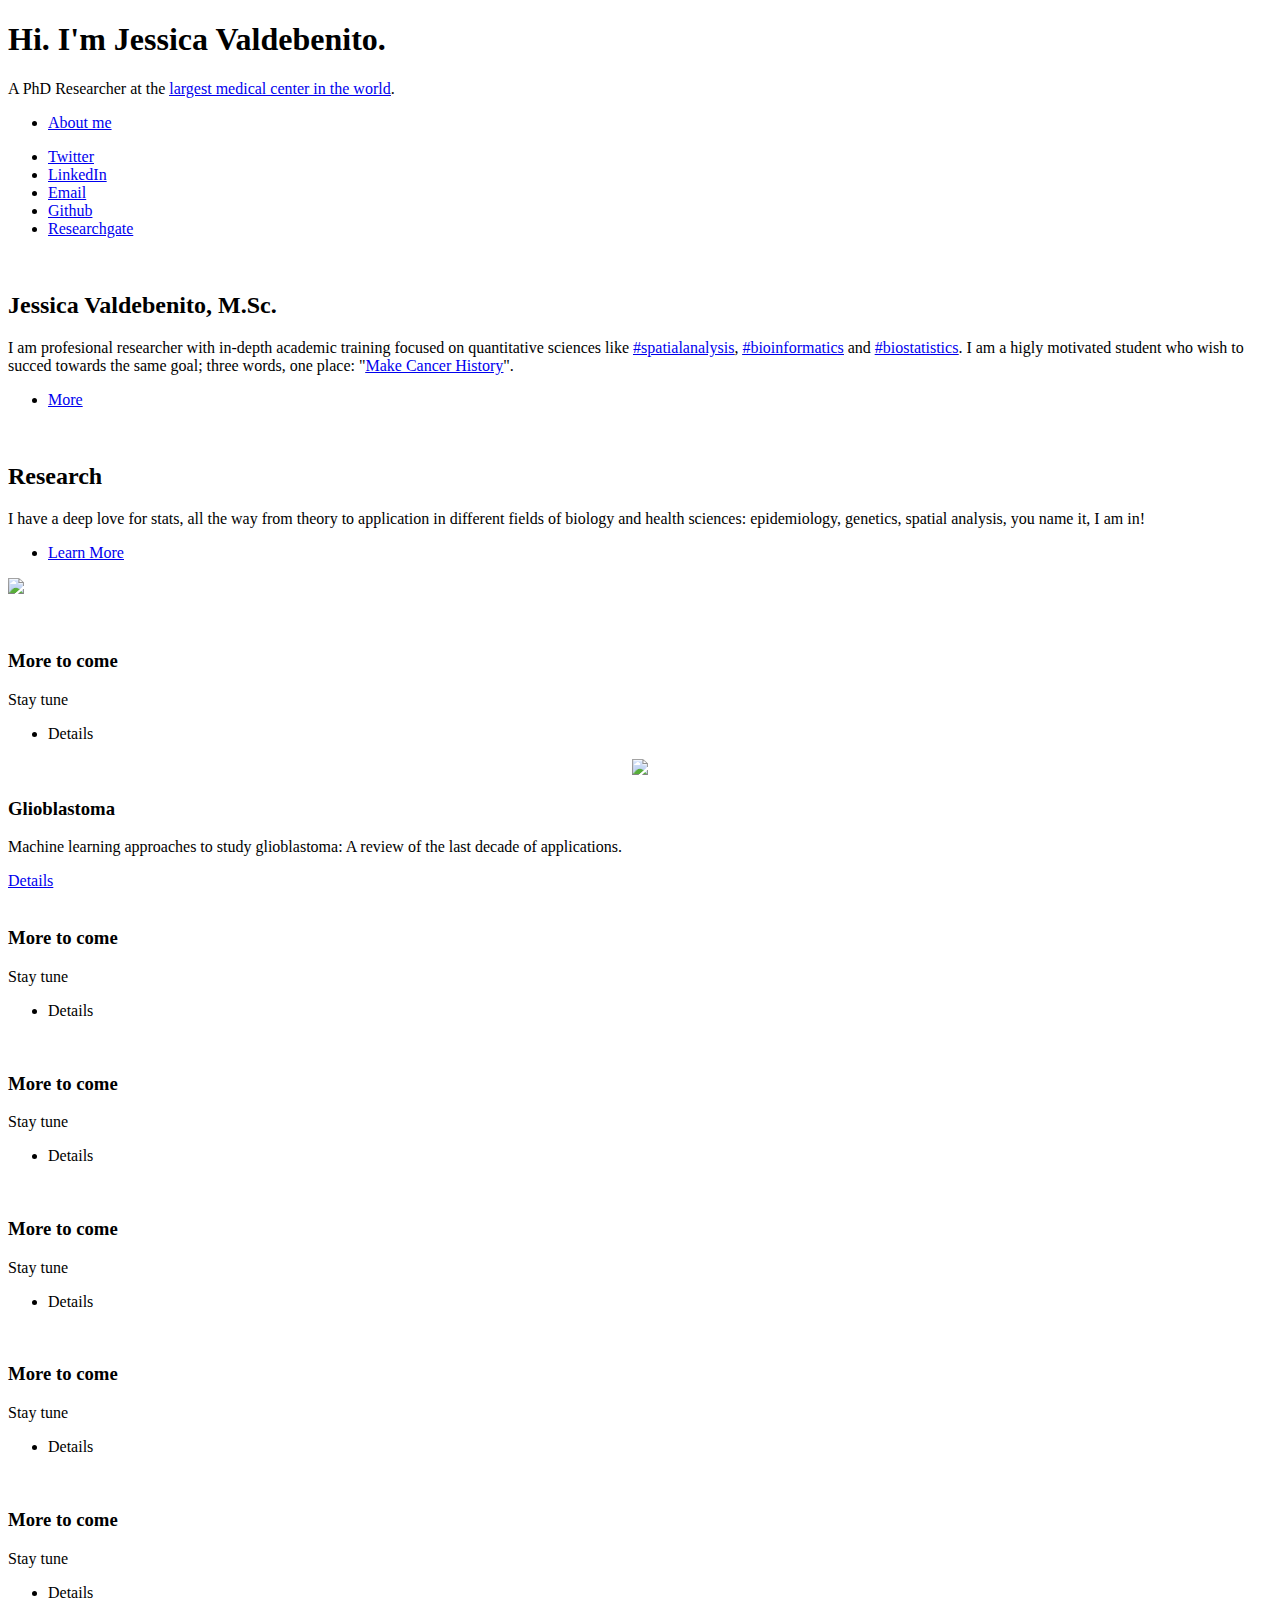
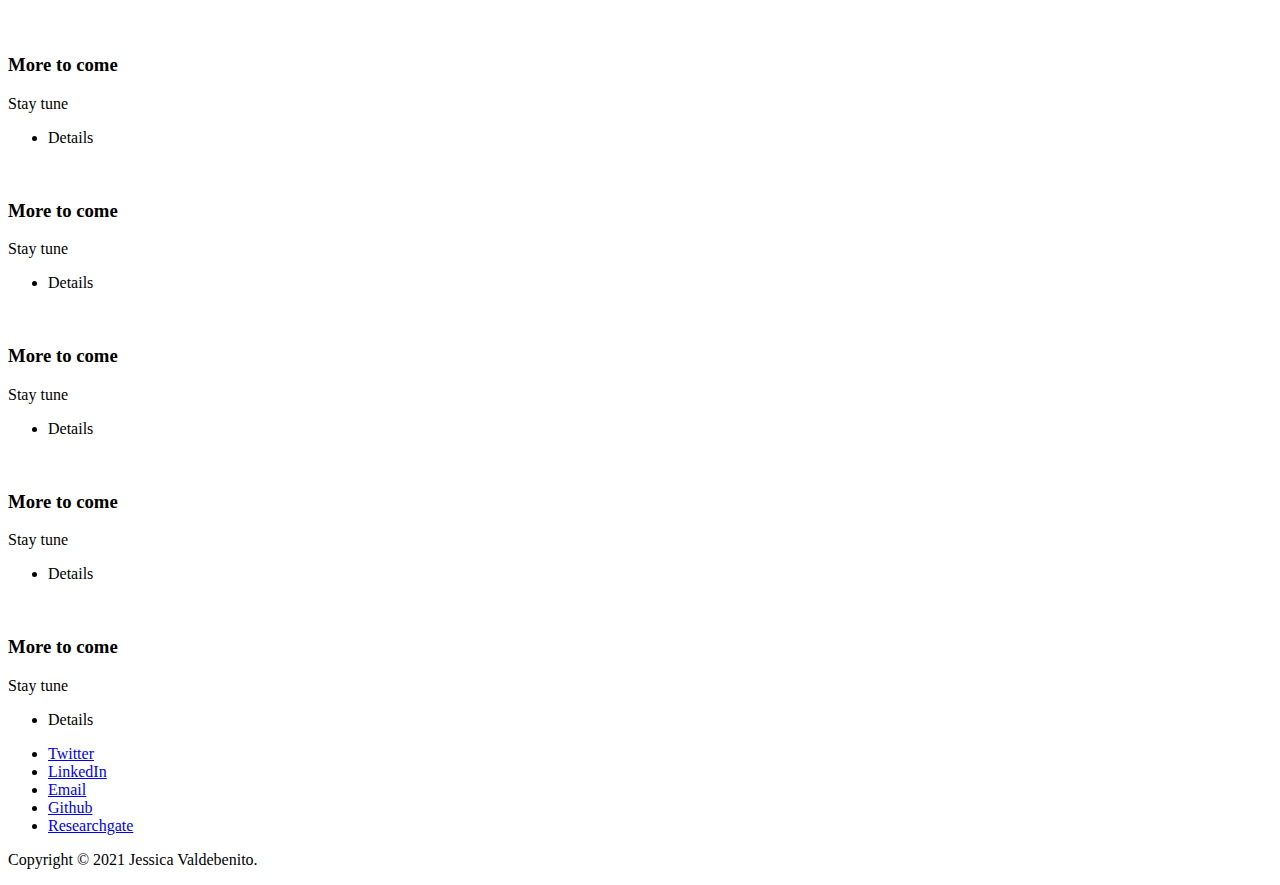
==== index.html @ 8e3a1867 "Add files via upload" ====
<!DOCTYPE HTML>
<!--
    Story by Pixelarity
    pixelarity.com | hello@pixelarity.com
    License: pixelarity.com/license
-->
<html>
    <head>
        <title>Untitled</title>
        <meta charset="utf-8" />
        <meta name="viewport" content="width=device-width, initial-scale=1, user-scalable=no" />
        <link rel="stylesheet" href="assets/css/main.css" />
        <noscript><link rel="stylesheet" href="assets/css/noscript.css" /></noscript>
    </head>
    <body class="is-preload">

        <!-- Wrapper -->
            <div id="wrapper" class="divided">

                <!-- One -->
                    <section class="banner style1 orient-left content-align-left image-position-right fullscreen onload-image-fade-in onload-content-fade-right">
                        <div class="content">
                            <h1>Hi. I'm <strong>Jessica Valdebenito</strong>.</h1>
                            <p class="major"> A PhD Researcher at the <u><a href="https://gsbs.uth.edu/programs/">largest medical center in the world</a></u>.</p>
                            <ul class="icons"> 
                                <li><a href="#two" class="button big wide smooth-scroll-middle">About me</a></li>
                                </ul>
                                <ul class="icons">
                                <li><a href="https://twitter.com/Jessica_vals" class="icon brands  fa-twitter fa-1x"><span class="label">Twitter</span></a></li>
                                <li><a href="https://www.linkedin.com/in/jessicavaldebenitos/" class="icon brands  fa-linkedin-in fa-1x"><span class="label">LinkedIn</span></a></li>
                                <li><a href="mailto:jvaldebenito@mdanderson.org" class="icon  fa-envelope fa-1x"><span class="label">Email</span></a></li>
                                <li><a href="https://github.com/jessicavals" class="icon brands fa-github fa-1x"><span class="label">Github</span></a></li>
                                <li><a href="https://www.researchgate.net/profile/Jessica_Valdebenito" class="icon brands fa-researchgate fa-1x"><span class="label">Researchgate</span></a></li>
                            </ul>
                        </div>
                        <div class="image">
                            <img src="images/banner.jpg" alt="" />
                            
                        </div>
                        
                    </section>

                <!-- Two -->
                    <section id="two" class="spotlight style2 orient-right content-align-left image-position-center onscroll-image-fade-in">
                        <div class="content">
                            <h2>Jessica Valdebenito, M.Sc.</h2>
                            <p>I am profesional researcher with in-depth academic training focused on quantitative sciences like 
                                <u><a href="https://www.google.com/search?rlz=1C1CHBF_enCL874CL874&sxsrf=ALeKk00hESmzeKvJT2JbVFH8MxRl7pkRyQ%3A1611672391089&ei=RysQYL33BIW1tAb64aKoAQ&q=%23spatialanalysis&oq=%23spatialanalysis&gs_lcp=CgZwc3ktYWIQAzIGCAAQBxAeMgYIABAHEB4yBggAEAcQHjIGCAAQBxAeOgcIIxCwAxAnOgcIABCwAxBDOgcIABBHELADUPLEBVik1gVgndgFaARwAngAgAFCiAGCAZIBATKYAQCgAQGqAQdnd3Mtd2l6yAEKwAEB&sclient=psy-ab&ved=0ahUKEwj9tvXC67nuAhWFGs0KHfqwCBUQ4dUDCA0&uact=5">#spatialanalysis</a></u>,  
                            <u><a href="https://www.google.com/search?rlz=1C1CHBF_enCL874CL874&sxsrf=ALeKk024y0lDKOwC9XpzYvjYyLaEX1u-LA%3A1611672485271&ei=pSsQYL2AEJSxtAb5qarwAQ&q=%23bioinformatics&oq=%23bioinformatics&gs_lcp=CgZwc3ktYWIQAzIHCAAQyQMQHjIFCAAQkgMyBAgAEB4yBAgAEB46BwgAEEcQsANQ19gHWNfYB2Da3QdoA3ACeACAAVCIAVCSAQExmAEAoAECoAEBqgEHZ3dzLXdpesgBCMABAQ&sclient=psy-ab&ved=0ahUKEwj95unv67nuAhWUGM0KHfmUCh4Q4dUDCA0&uact=5">#bioinformatics</a></u> and <u><a href="https://www.google.com/search?rlz=1C1CHBF_enCL874CL874&sxsrf=ALeKk01E1464_VZDuySUv_hsoE8aI9ypkQ%3A1611672612947&ei=JCwQYICoOYS3tAanrrb4Bg&q=%23biostatistics&oq=%23biostatistics&gs_lcp=CgZwc3ktYWIQAzIECAAQHjIECAAQHjIECAAQHjIECAAQHjoHCAAQRxCwAzoECCMQJzoICC4QsQMQgwE6CAgAELEDEIMBOgQIABADOgIIAFChtwVY7cgFYLXJBWgDcAJ4AIABTogBrwaSAQIxMpgBAKABAaoBB2d3cy13aXrIAQjAAQE&sclient=psy-ab&ved=0ahUKEwiAytqs7LnuAhWEG80KHSeXDW8Q4dUDCA0&uact=5">#biostatistics</a></u>. I am a higly motivated student who wish to succed towards the same goal; three words, one place: "<u><a href="https://makingcancerhistory.com/home.html">Make Cancer History</a></u>".</p> 
                            <ul class="actions stacked">
                                <li><a href="about/index.html#work" class="button">More</a></li>
                            </ul>
                        </div>
                        <div class="image">
                            <img src="images/pic01.jpeg" alt="" />
                        </div>

                    </section>

                <!-- Three -->
                    <section class="spotlight style1 orient-left content-align-left image-position-center onscroll-image-fade-in">
                        <div class="content">
                            <h2>Research</h2>
                            <p>I have a deep love for stats, all the way from theory to application in different fields of biology and health sciences: epidemiology, genetics, spatial analysis, you name it, I am in!</p>
                            <ul class="actions stacked">
                                <li><a href="about/index.html#about" class="button">Learn More</a></li>
                            </ul>
                        </div>
                        <div class="image">
                            <img src="images/tilde.png" />
                        </div>
                    </section>

<p style="margin-left:3em"></p>

                        <!-- Gallery -->
                            <div class="gallery style2 medium lightbox onscroll-fade-in">
                                <article>
                                    <a href="images/gallery/fulls/01.jpg" class="image">
                                        <img src="images/gallery/thumbs/01.jpg" alt="" />
                                    </a>
                                    <div class="caption">
                                        <h3>More to come</h3>
                                        <p>Stay tune</p>
                                        <ul class="actions fixed">
                                            <li><span class="button small">Details</span></li>
                                        </ul>
                                    </div>
                                </article>
                                <article>
                                    <a class="image">
                                        <div align="center" style="height: 100%">
                                            <img src="images/gallery/thumbs/pic.png" height="290"/></div>
                                    </a>
                                    <div class="caption">
                                        <h3>Glioblastoma</h3>
                                        <p>Machine learning approaches to study glioblastoma: A review of the last decade of applications.</p>
                                        <li><a href="https://onlinelibrary.wiley.com/doi/full/10.1002/cnr2.1226" class="actions fixed"><span class="button small">Details</span></a></li>
                                    </div>
                                </article>
                                <article>
                                    <a href="images/gallery/fulls/03.jpg" class="image">
                                        <img src="images/gallery/thumbs/03.jpg" alt="" />
                                    </a>
                                    <div class="caption">
                                        <h3>More to come</h3>
                                        <p>Stay tune</p>
                                        <ul class="actions fixed">
                                            <li><span class="button small">Details</span></li>
                                        </ul>
                                    </div>
                                </article>
                                <article>
                                    <a href="images/gallery/fulls/04.jpg" class="image">
                                        <img src="images/gallery/thumbs/04.jpg" alt="" />
                                    </a>
                                    <div class="caption">
                                        <h3>More to come</h3>
                                        <p>Stay tune</p>
                                        <ul class="actions fixed">
                                            <li><span class="button small">Details</span></li>
                                        </ul>
                                    </div>
                                </article>
                                <article>
                                    <a href="images/gallery/fulls/05.jpg" class="image">
                                        <img src="images/gallery/thumbs/05.jpg" alt="" />
                                    </a>
                                    <div class="caption">
                                        <h3>More to come</h3>
                                        <p>Stay tune</p>
                                        <ul class="actions fixed">
                                            <li><span class="button small">Details</span></li>
                                        </ul>
                                    </div>
                                </article>
                                <article>
                                    <a href="images/gallery/fulls/06.jpg" class="image">
                                        <img src="images/gallery/thumbs/06.jpg" alt="" />
                                    </a>
                                    <div class="caption">
                                        <h3>More to come</h3>
                                        <p>Stay tune</p>
                                        <ul class="actions fixed">
                                            <li><span class="button small">Details</span></li>
                                        </ul>
                                    </div>
                                </article>
                                <article>
                                    <a href="images/gallery/fulls/07.jpg" class="image">
                                        <img src="images/gallery/thumbs/07.jpg" alt="" />
                                    </a>
                                    <div class="caption">
                                        <h3>More to come</h3>
                                        <p>Stay tune</p>
                                        <ul class="actions fixed">
                                            <li><span class="button small">Details</span></li>
                                        </ul>
                                    </div>
                                </article>
                                <article>
                                    <a href="images/gallery/fulls/08.jpg" class="image">
                                        <img src="images/gallery/thumbs/08.jpg" alt="" />
                                    </a>
                                    <div class="caption">
                                        <h3>More to come</h3>
                                        <p>Stay tune</p>
                                        <ul class="actions fixed">
                                            <li><span class="button small">Details</span></li>
                                        </ul>
                                    </div>
                                </article>
                                <article>
                                    <a href="images/gallery/fulls/09.jpg" class="image">
                                        <img src="images/gallery/thumbs/09.jpg" alt="" />
                                    </a>
                                    <div class="caption">
                                        <h3>More to come</h3>
                                        <p>Stay tune</p>
                                        <ul class="actions fixed">
                                            <li><span class="button small">Details</span></li>
                                        </ul>
                                    </div>
                                </article>
                                <article>
                                    <a href="images/gallery/fulls/10.jpg" class="image">
                                        <img src="images/gallery/thumbs/10.jpg" alt="" />
                                    </a>
                                    <div class="caption">
                                        <h3>More to come</h3>
                                        <p>Stay tune</p>
                                        <ul class="actions fixed">
                                            <li><span class="button small">Details</span></li>
                                        </ul>
                                    </div>
                                </article>
                                <article>
                                    <a href="images/gallery/fulls/11.jpg" class="image">
                                        <img src="images/gallery/thumbs/11.jpg" alt="" />
                                    </a>
                                    <div class="caption">
                                        <h3>More to come</h3>
                                        <p>Stay tune</p>
                                        <ul class="actions fixed">
                                            <li><span class="button small">Details</span></li>
                                        </ul>
                                    </div>
                                </article>
                                <article>
                                    <a href="images/gallery/fulls/12.jpg" class="image">
                                        <img src="images/gallery/thumbs/12.jpg" alt="" />
                                    </a>
                                    <div class="caption">
                                        <h3>More to come</h3>
                                        <p>Stay tune</p>
                                        <ul class="actions fixed">
                                            <li><span class="button small">Details</span></li>
                                        </ul>
                                    </div>
                                </article>
                            </div>

                    </section>

               <!-- Footer -->
                    <footer class="wrapper style1 align-center">
                        <div class="inner">
                                <ul class="icons">
                                <li><a href="https://twitter.com/Jessica_vals" class="icon brands  fa-twitter fa-1x"><span class="label">Twitter</span></a></li>
                                <li><a href="https://www.linkedin.com/in/jessicavaldebenitos/" class="icon brands  fa-linkedin-in fa-1x"><span class="label">LinkedIn</span></a></li>
                                <li><a href="mailto:jvaldebenito@mdanderson.org" class="icon  fa-envelope fa-1x"><span class="label">Email</span></a></li>
                                <li><a href="https://github.com/jessicavals" class="icon brands fa-github fa-1x"><span class="label">Github</span></a></li>
                                <li><a href="https://www.researchgate.net/profile/Jessica_Valdebenito" class="icon brands fa-researchgate fa-1x"><span class="label">Researchgate</span></a></li>
                            </ul>
                            <p> Copyright &copy; 2021 Jessica Valdebenito.</p>
                        </div>
                    </footer>

            </div>

        <!-- Scripts -->
            <script src="assets/js/jquery.min.js"></script>
            <script src="assets/js/jquery.scrollex.min.js"></script>
            <script src="assets/js/jquery.scrolly.min.js"></script>
            <script src="assets/js/browser.min.js"></script>
            <script src="assets/js/breakpoints.min.js"></script>
            <script src="assets/js/util.js"></script>
            <script src="assets/js/main.js"></script>

    </body>

</html>
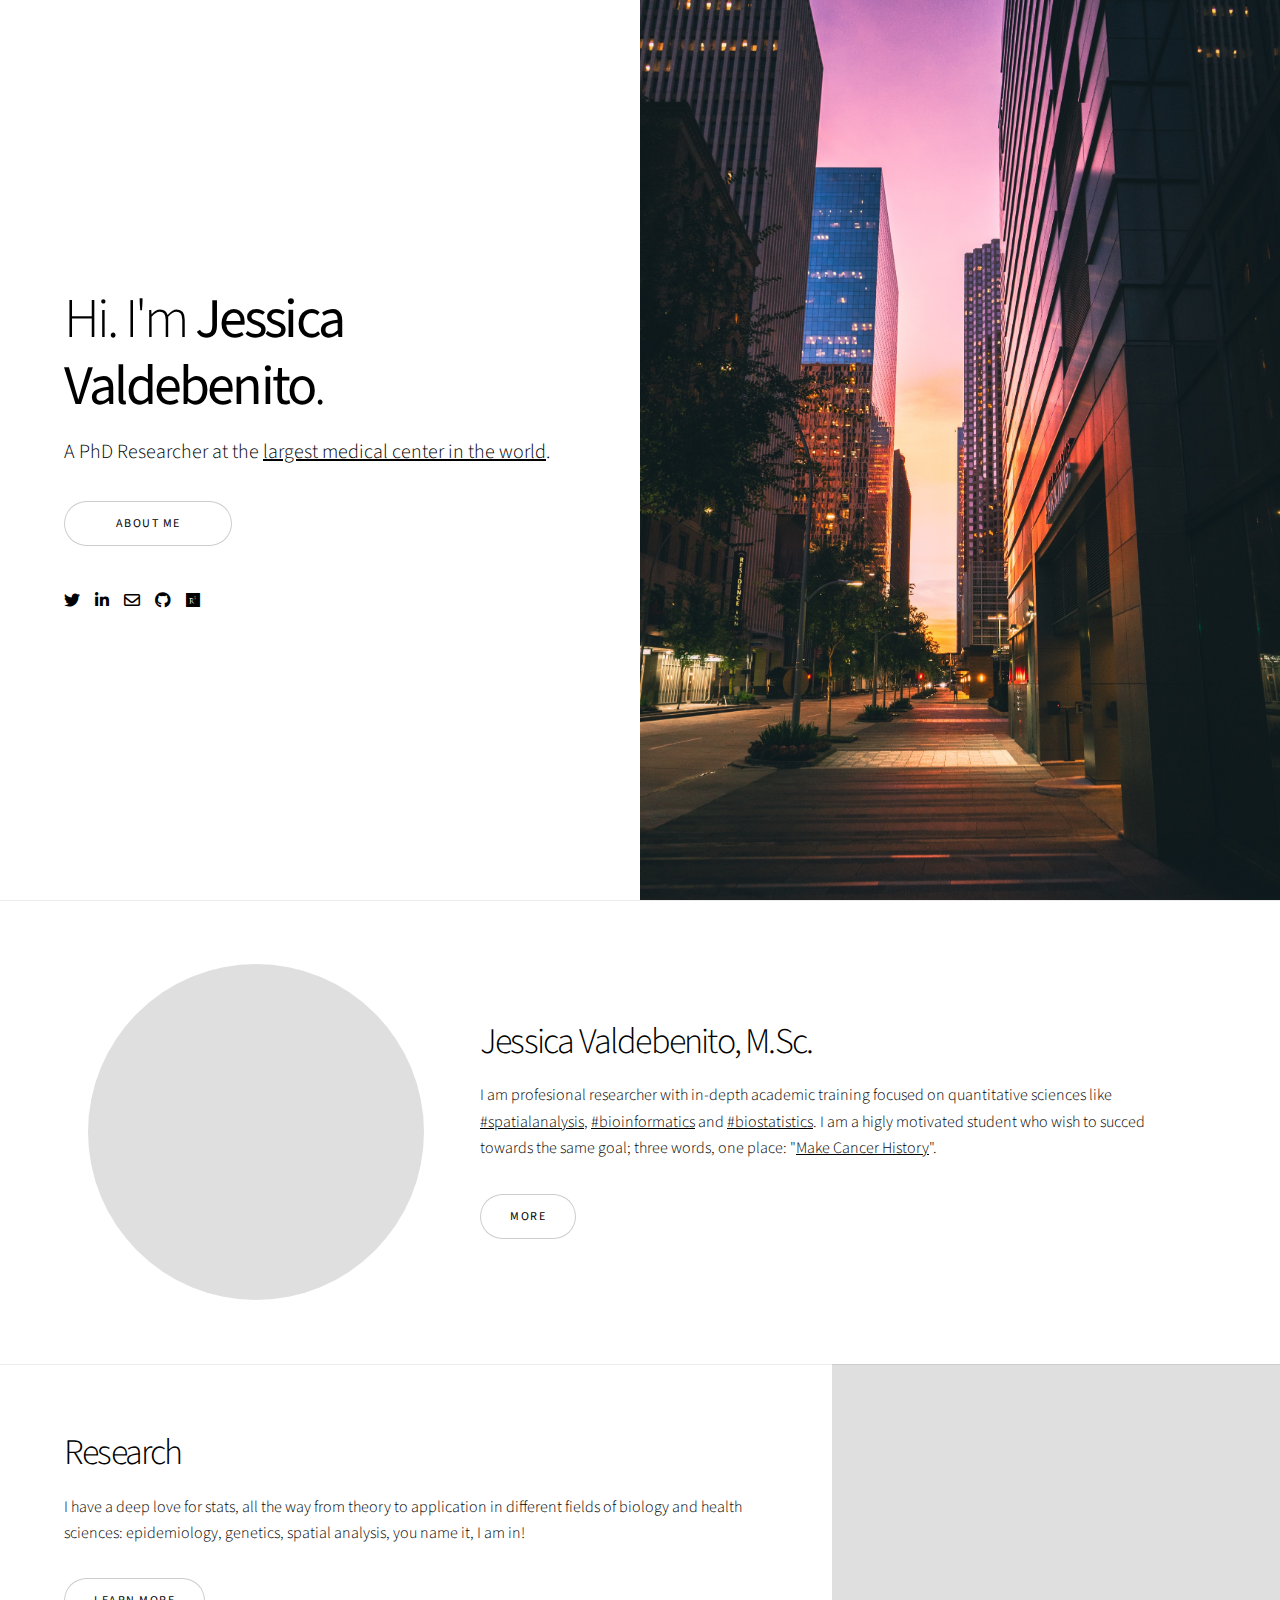
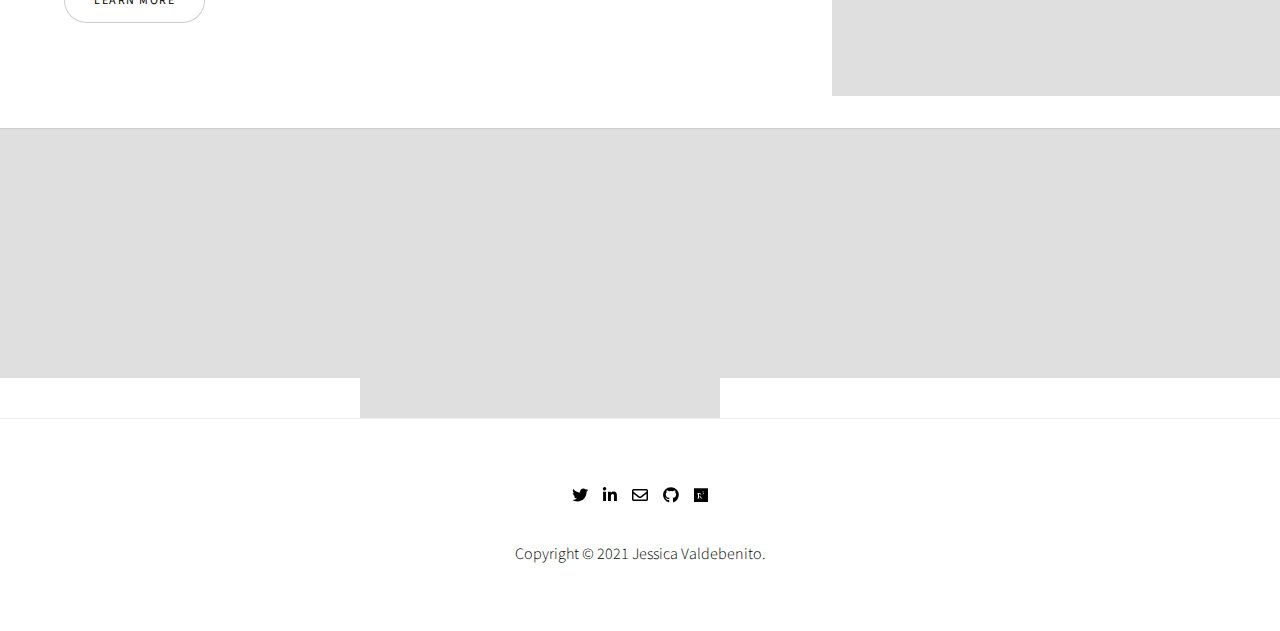
==== commit 9cd62aa5: "Update index.html" ====
--- a/index.html
+++ b/index.html
@@ -6,7 +6,7 @@
 -->
 <html>
     <head>
-        <title>Untitled</title>
+        <title>Jessica Valdebenito</title>
         <meta charset="utf-8" />
         <meta name="viewport" content="width=device-width, initial-scale=1, user-scalable=no" />
         <link rel="stylesheet" href="assets/css/main.css" />
@@ -249,4 +249,4 @@
 
     </body>
 
-</html>+</html>
--- a/assets/css/main.css
+++ b/assets/css/main.css
@@ -0,0 +1,8603 @@
+@import url(fontawesome-all.min.css);
+@import url("https://fonts.googleapis.com/css?family=Source+Sans+Pro:300,300i,400,400i");
+
+/*
+	Story by Pixelarity
+	pixelarity.com | hello@pixelarity.com
+	License: pixelarity.com/license
+*/
+
+html, body, div, span, applet, object,
+iframe, h1, h2, h3, h4, h5, h6, p, blockquote,
+pre, a, abbr, acronym, address, big, cite,
+code, del, dfn, em, img, ins, kbd, q, s, samp,
+small, strike, strong, sub, sup, tt, var, b,
+u, i, center, dl, dt, dd, ol, ul, li, fieldset,
+form, label, legend, table, caption, tbody,
+tfoot, thead, tr, th, td, article, aside,
+canvas, details, embed, figure, figcaption,
+footer, header, hgroup, menu, nav, output, ruby,
+section, summary, time, mark, audio, video {
+	margin: 0;
+	padding: 0;
+	border: 0;
+	font-size: 100%;
+	font: inherit;
+	vertical-align: baseline;}
+
+article, aside, details, figcaption, figure,
+footer, header, hgroup, menu, nav, section {
+	display: block;}
+
+body {
+	line-height: 1;
+}
+
+ol, ul {
+	list-style: none;
+}
+
+blockquote, q {
+	quotes: none;
+}
+
+	blockquote:before, blockquote:after, q:before, q:after {
+		content: '';
+		content: none;
+	}
+
+table {
+	border-collapse: collapse;
+	border-spacing: 0;
+}
+
+body {
+	-webkit-text-size-adjust: none;
+}
+
+mark {
+	background-color: transparent;
+	color: inherit;
+}
+
+input::-moz-focus-inner {
+	border: 0;
+	padding: 0;
+}
+
+input, select, textarea {
+	-moz-appearance: none;
+	-webkit-appearance: none;
+	-ms-appearance: none;
+	appearance: none;
+}
+
+/* Basic */
+
+	@-ms-viewport {
+		width: device-width;
+	}
+
+	body {
+		-ms-overflow-style: scrollbar;
+	}
+
+	@media screen and (max-width: 480px) {
+
+		html, body {
+			min-width: 320px;
+		}
+
+	}
+
+	html {
+		box-sizing: border-box;
+	}
+
+	*, *:before, *:after {
+		box-sizing: inherit;
+	}
+
+	body {
+		background: #ffffff;
+	}
+
+		body.is-preload *, body.is-preload *:before, body.is-preload *:after {
+			-moz-animation: none !important;
+			-webkit-animation: none !important;
+			-ms-animation: none !important;
+			animation: none !important;
+			-moz-transition: none !important;
+			-webkit-transition: none !important;
+			-ms-transition: none !important;
+			transition: none !important;
+		}
+
+/* Type */
+
+	html {
+		font-size: 18pt;
+	}
+
+		@media screen and (max-width: 1680px) {
+
+			html {
+				font-size: 14pt;
+			}
+
+		}
+
+		@media screen and (max-width: 1280px) {
+
+			html {
+				font-size: 12pt;
+			}
+
+		}
+
+		@media screen and (max-width: 736px) {
+
+			html {
+				font-size: 11pt;
+			}
+
+		}
+
+		@media screen and (max-width: 360px) {
+
+			html {
+				font-size: 10pt;
+			}
+
+		}
+
+	body {
+		background-color: #ffffff;
+		color: #000000;
+	}
+
+	body, input, select, textarea {
+		font-family: "Source Sans Pro", Helvetica, sans-serif;
+		font-size: 1rem;
+		font-weight: 300;
+		line-height: 1.65;
+	}
+
+	a {
+		-moz-transition: color 0.2s ease-in-out;
+		-webkit-transition: color 0.2s ease-in-out;
+		-ms-transition: color 0.2s ease-in-out;
+		transition: color 0.2s ease-in-out;
+		text-decoration: underline;
+	}
+
+		a:hover {
+			text-decoration: none;
+		}
+
+	strong, b {
+		font-weight: 400;
+	}
+
+	em, i {
+		font-style: italic;
+	}
+
+	p {
+		margin: 0 0 2rem 0;
+	}
+
+		p.major {
+			font-size: 1.25rem;
+		}
+
+	h1, h2, h3, h4, h5, h6 {
+		font-weight: 300;
+		line-height: 1.375;
+		letter-spacing: -0.05em;
+		margin: 0 0 1rem 0;
+	}
+
+		h1 a, h2 a, h3 a, h4 a, h5 a, h6 a {
+			color: inherit;
+			text-decoration: none;
+		}
+
+	h1 {
+		font-size: 3.5rem;
+		line-height: 1.2;
+	}
+
+	h2 {
+		font-size: 2.25rem;
+	}
+
+	h3 {
+		font-size: 1.5rem;
+	}
+
+	h4 {
+		font-size: 1.1rem;
+	}
+
+	h5 {
+		font-size: 0.9rem;
+	}
+
+	h6 {
+		font-size: 0.7rem;
+	}
+
+	sub {
+		font-size: 0.8rem;
+		position: relative;
+		top: 0.5rem;
+	}
+
+	sup {
+		font-size: 0.8rem;
+		position: relative;
+		top: -0.5rem;
+	}
+
+	blockquote {
+		border-left: solid 4px;
+		font-style: italic;
+		margin: 0 0 2rem 0;
+		padding: 0.5rem 0 0.5rem 2rem;
+	}
+
+	code {
+		border-radius: 4px;
+		font-family: "Courier New", monospace;
+		font-size: 0.9em;
+		margin: 0 0.25rem;
+		padding: 0.25rem 0.325rem;
+	}
+
+	pre {
+		-webkit-overflow-scrolling: touch;
+		font-family: "Courier New", monospace;
+		font-size: 0.9em;
+		margin: 0 0 2rem 0;
+	}
+
+		pre code {
+			display: block;
+			line-height: 1.5;
+			padding: 0.75rem 1rem;
+			overflow-x: auto;
+		}
+
+	hr {
+		border: 0;
+		border-bottom: solid 1px;
+		margin: 2.5rem 0;
+	}
+
+		hr.major {
+			margin: 3.5rem 0;
+		}
+
+	.align-left {
+		text-align: left;
+	}
+
+	.align-center {
+		text-align: center;
+	}
+
+	.align-right {
+		text-align: right;
+	}
+
+	@media screen and (max-width: 736px) {
+
+		p.major {
+			font-size: 1.1rem;
+		}
+
+		h1 {
+			font-size: 2.5rem;
+		}
+
+		h2 {
+			font-size: 2rem;
+		}
+
+		h3 {
+			font-size: 1.25rem;
+		}
+
+		h4 {
+			font-size: 1rem;
+		}
+
+	}
+
+	input, select, textarea {
+		color: #000000;
+	}
+
+	a {
+		color: #000000;
+	}
+
+		a:hover {
+			color: #47D3E5;
+		}
+
+	strong, b {
+		color: #000000;
+	}
+
+	h1, h2, h3, h4, h5, h6 {
+		color: #000000;
+	}
+
+	blockquote {
+		border-left-color: rgba(0, 0, 0, 0.2);
+	}
+
+	code {
+		background: rgba(0, 0, 0, 0.05);
+		border-color: rgba(0, 0, 0, 0.2);
+	}
+
+	hr {
+		border-bottom-color: rgba(0, 0, 0, 0.2);
+	}
+
+/* Row */
+
+	.row {
+		display: flex;
+		flex-wrap: wrap;
+		box-sizing: border-box;
+		align-items: stretch;
+	}
+
+		.row > * {
+			box-sizing: border-box;
+		}
+
+		.row.gtr-uniform > * > :last-child {
+			margin-bottom: 0;
+		}
+
+		.row.aln-left {
+			justify-content: flex-start;
+		}
+
+		.row.aln-center {
+			justify-content: center;
+		}
+
+		.row.aln-right {
+			justify-content: flex-end;
+		}
+
+		.row.aln-top {
+			align-items: flex-start;
+		}
+
+		.row.aln-middle {
+			align-items: center;
+		}
+
+		.row.aln-bottom {
+			align-items: flex-end;
+		}
+
+		.row > .imp {
+			order: -1;
+		}
+
+		.row > .col-1 {
+			width: 8.33333%;
+		}
+
+		.row > .off-1 {
+			margin-left: 8.33333%;
+		}
+
+		.row > .col-2 {
+			width: 16.66667%;
+		}
+
+		.row > .off-2 {
+			margin-left: 16.66667%;
+		}
+
+		.row > .col-3 {
+			width: 25%;
+		}
+
+		.row > .off-3 {
+			margin-left: 25%;
+		}
+
+		.row > .col-4 {
+			width: 33.33333%;
+		}
+
+		.row > .off-4 {
+			margin-left: 33.33333%;
+		}
+
+		.row > .col-5 {
+			width: 41.66667%;
+		}
+
+		.row > .off-5 {
+			margin-left: 41.66667%;
+		}
+
+		.row > .col-6 {
+			width: 50%;
+		}
+
+		.row > .off-6 {
+			margin-left: 50%;
+		}
+
+		.row > .col-7 {
+			width: 58.33333%;
+		}
+
+		.row > .off-7 {
+			margin-left: 58.33333%;
+		}
+
+		.row > .col-8 {
+			width: 66.66667%;
+		}
+
+		.row > .off-8 {
+			margin-left: 66.66667%;
+		}
+
+		.row > .col-9 {
+			width: 75%;
+		}
+
+		.row > .off-9 {
+			margin-left: 75%;
+		}
+
+		.row > .col-10 {
+			width: 83.33333%;
+		}
+
+		.row > .off-10 {
+			margin-left: 83.33333%;
+		}
+
+		.row > .col-11 {
+			width: 91.66667%;
+		}
+
+		.row > .off-11 {
+			margin-left: 91.66667%;
+		}
+
+		.row > .col-12 {
+			width: 100%;
+		}
+
+		.row > .off-12 {
+			margin-left: 100%;
+		}
+
+		.row.gtr-0 {
+			margin-top: 0;
+			margin-left: 0rem;
+		}
+
+			.row.gtr-0 > * {
+				padding: 0 0 0 0rem;
+			}
+
+			.row.gtr-0.gtr-uniform {
+				margin-top: 0rem;
+			}
+
+				.row.gtr-0.gtr-uniform > * {
+					padding-top: 0rem;
+				}
+
+		.row.gtr-25 {
+			margin-top: 0;
+			margin-left: -0.5rem;
+		}
+
+			.row.gtr-25 > * {
+				padding: 0 0 0 0.5rem;
+			}
+
+			.row.gtr-25.gtr-uniform {
+				margin-top: -0.5rem;
+			}
+
+				.row.gtr-25.gtr-uniform > * {
+					padding-top: 0.5rem;
+				}
+
+		.row.gtr-50 {
+			margin-top: 0;
+			margin-left: -1rem;
+		}
+
+			.row.gtr-50 > * {
+				padding: 0 0 0 1rem;
+			}
+
+			.row.gtr-50.gtr-uniform {
+				margin-top: -1rem;
+			}
+
+				.row.gtr-50.gtr-uniform > * {
+					padding-top: 1rem;
+				}
+
+		.row {
+			margin-top: 0;
+			margin-left: -2rem;
+		}
+
+			.row > * {
+				padding: 0 0 0 2rem;
+			}
+
+			.row.gtr-uniform {
+				margin-top: -2rem;
+			}
+
+				.row.gtr-uniform > * {
+					padding-top: 2rem;
+				}
+
+		.row.gtr-150 {
+			margin-top: 0;
+			margin-left: -3rem;
+		}
+
+			.row.gtr-150 > * {
+				padding: 0 0 0 3rem;
+			}
+
+			.row.gtr-150.gtr-uniform {
+				margin-top: -3rem;
+			}
+
+				.row.gtr-150.gtr-uniform > * {
+					padding-top: 3rem;
+				}
+
+		.row.gtr-200 {
+			margin-top: 0;
+			margin-left: -4rem;
+		}
+
+			.row.gtr-200 > * {
+				padding: 0 0 0 4rem;
+			}
+
+			.row.gtr-200.gtr-uniform {
+				margin-top: -4rem;
+			}
+
+				.row.gtr-200.gtr-uniform > * {
+					padding-top: 4rem;
+				}
+
+		@media screen and (max-width: 1680px) {
+
+			.row {
+				display: flex;
+				flex-wrap: wrap;
+				box-sizing: border-box;
+				align-items: stretch;
+			}
+
+				.row > * {
+					box-sizing: border-box;
+				}
+
+				.row.gtr-uniform > * > :last-child {
+					margin-bottom: 0;
+				}
+
+				.row.aln-left {
+					justify-content: flex-start;
+				}
+
+				.row.aln-center {
+					justify-content: center;
+				}
+
+				.row.aln-right {
+					justify-content: flex-end;
+				}
+
+				.row.aln-top {
+					align-items: flex-start;
+				}
+
+				.row.aln-middle {
+					align-items: center;
+				}
+
+				.row.aln-bottom {
+					align-items: flex-end;
+				}
+
+				.row > .imp-xlarge {
+					order: -1;
+				}
+
+				.row > .col-1-xlarge {
+					width: 8.33333%;
+				}
+
+				.row > .off-1-xlarge {
+					margin-left: 8.33333%;
+				}
+
+				.row > .col-2-xlarge {
+					width: 16.66667%;
+				}
+
+				.row > .off-2-xlarge {
+					margin-left: 16.66667%;
+				}
+
+				.row > .col-3-xlarge {
+					width: 25%;
+				}
+
+				.row > .off-3-xlarge {
+					margin-left: 25%;
+				}
+
+				.row > .col-4-xlarge {
+					width: 33.33333%;
+				}
+
+				.row > .off-4-xlarge {
+					margin-left: 33.33333%;
+				}
+
+				.row > .col-5-xlarge {
+					width: 41.66667%;
+				}
+
+				.row > .off-5-xlarge {
+					margin-left: 41.66667%;
+				}
+
+				.row > .col-6-xlarge {
+					width: 50%;
+				}
+
+				.row > .off-6-xlarge {
+					margin-left: 50%;
+				}
+
+				.row > .col-7-xlarge {
+					width: 58.33333%;
+				}
+
+				.row > .off-7-xlarge {
+					margin-left: 58.33333%;
+				}
+
+				.row > .col-8-xlarge {
+					width: 66.66667%;
+				}
+
+				.row > .off-8-xlarge {
+					margin-left: 66.66667%;
+				}
+
+				.row > .col-9-xlarge {
+					width: 75%;
+				}
+
+				.row > .off-9-xlarge {
+					margin-left: 75%;
+				}
+
+				.row > .col-10-xlarge {
+					width: 83.33333%;
+				}
+
+				.row > .off-10-xlarge {
+					margin-left: 83.33333%;
+				}
+
+				.row > .col-11-xlarge {
+					width: 91.66667%;
+				}
+
+				.row > .off-11-xlarge {
+					margin-left: 91.66667%;
+				}
+
+				.row > .col-12-xlarge {
+					width: 100%;
+				}
+
+				.row > .off-12-xlarge {
+					margin-left: 100%;
+				}
+
+				.row.gtr-0 {
+					margin-top: 0;
+					margin-left: 0rem;
+				}
+
+					.row.gtr-0 > * {
+						padding: 0 0 0 0rem;
+					}
+
+					.row.gtr-0.gtr-uniform {
+						margin-top: 0rem;
+					}
+
+						.row.gtr-0.gtr-uniform > * {
+							padding-top: 0rem;
+						}
+
+				.row.gtr-25 {
+					margin-top: 0;
+					margin-left: -0.5rem;
+				}
+
+					.row.gtr-25 > * {
+						padding: 0 0 0 0.5rem;
+					}
+
+					.row.gtr-25.gtr-uniform {
+						margin-top: -0.5rem;
+					}
+
+						.row.gtr-25.gtr-uniform > * {
+							padding-top: 0.5rem;
+						}
+
+				.row.gtr-50 {
+					margin-top: 0;
+					margin-left: -1rem;
+				}
+
+					.row.gtr-50 > * {
+						padding: 0 0 0 1rem;
+					}
+
+					.row.gtr-50.gtr-uniform {
+						margin-top: -1rem;
+					}
+
+						.row.gtr-50.gtr-uniform > * {
+							padding-top: 1rem;
+						}
+
+				.row {
+					margin-top: 0;
+					margin-left: -2rem;
+				}
+
+					.row > * {
+						padding: 0 0 0 2rem;
+					}
+
+					.row.gtr-uniform {
+						margin-top: -2rem;
+					}
+
+						.row.gtr-uniform > * {
+							padding-top: 2rem;
+						}
+
+				.row.gtr-150 {
+					margin-top: 0;
+					margin-left: -3rem;
+				}
+
+					.row.gtr-150 > * {
+						padding: 0 0 0 3rem;
+					}
+
+					.row.gtr-150.gtr-uniform {
+						margin-top: -3rem;
+					}
+
+						.row.gtr-150.gtr-uniform > * {
+							padding-top: 3rem;
+						}
+
+				.row.gtr-200 {
+					margin-top: 0;
+					margin-left: -4rem;
+				}
+
+					.row.gtr-200 > * {
+						padding: 0 0 0 4rem;
+					}
+
+					.row.gtr-200.gtr-uniform {
+						margin-top: -4rem;
+					}
+
+						.row.gtr-200.gtr-uniform > * {
+							padding-top: 4rem;
+						}
+
+		}
+
+		@media screen and (max-width: 1280px) {
+
+			.row {
+				display: flex;
+				flex-wrap: wrap;
+				box-sizing: border-box;
+				align-items: stretch;
+			}
+
+				.row > * {
+					box-sizing: border-box;
+				}
+
+				.row.gtr-uniform > * > :last-child {
+					margin-bottom: 0;
+				}
+
+				.row.aln-left {
+					justify-content: flex-start;
+				}
+
+				.row.aln-center {
+					justify-content: center;
+				}
+
+				.row.aln-right {
+					justify-content: flex-end;
+				}
+
+				.row.aln-top {
+					align-items: flex-start;
+				}
+
+				.row.aln-middle {
+					align-items: center;
+				}
+
+				.row.aln-bottom {
+					align-items: flex-end;
+				}
+
+				.row > .imp-large {
+					order: -1;
+				}
+
+				.row > .col-1-large {
+					width: 8.33333%;
+				}
+
+				.row > .off-1-large {
+					margin-left: 8.33333%;
+				}
+
+				.row > .col-2-large {
+					width: 16.66667%;
+				}
+
+				.row > .off-2-large {
+					margin-left: 16.66667%;
+				}
+
+				.row > .col-3-large {
+					width: 25%;
+				}
+
+				.row > .off-3-large {
+					margin-left: 25%;
+				}
+
+				.row > .col-4-large {
+					width: 33.33333%;
+				}
+
+				.row > .off-4-large {
+					margin-left: 33.33333%;
+				}
+
+				.row > .col-5-large {
+					width: 41.66667%;
+				}
+
+				.row > .off-5-large {
+					margin-left: 41.66667%;
+				}
+
+				.row > .col-6-large {
+					width: 50%;
+				}
+
+				.row > .off-6-large {
+					margin-left: 50%;
+				}
+
+				.row > .col-7-large {
+					width: 58.33333%;
+				}
+
+				.row > .off-7-large {
+					margin-left: 58.33333%;
+				}
+
+				.row > .col-8-large {
+					width: 66.66667%;
+				}
+
+				.row > .off-8-large {
+					margin-left: 66.66667%;
+				}
+
+				.row > .col-9-large {
+					width: 75%;
+				}
+
+				.row > .off-9-large {
+					margin-left: 75%;
+				}
+
+				.row > .col-10-large {
+					width: 83.33333%;
+				}
+
+				.row > .off-10-large {
+					margin-left: 83.33333%;
+				}
+
+				.row > .col-11-large {
+					width: 91.66667%;
+				}
+
+				.row > .off-11-large {
+					margin-left: 91.66667%;
+				}
+
+				.row > .col-12-large {
+					width: 100%;
+				}
+
+				.row > .off-12-large {
+					margin-left: 100%;
+				}
+
+				.row.gtr-0 {
+					margin-top: 0;
+					margin-left: 0rem;
+				}
+
+					.row.gtr-0 > * {
+						padding: 0 0 0 0rem;
+					}
+
+					.row.gtr-0.gtr-uniform {
+						margin-top: 0rem;
+					}
+
+						.row.gtr-0.gtr-uniform > * {
+							padding-top: 0rem;
+						}
+
+				.row.gtr-25 {
+					margin-top: 0;
+					margin-left: -0.5rem;
+				}
+
+					.row.gtr-25 > * {
+						padding: 0 0 0 0.5rem;
+					}
+
+					.row.gtr-25.gtr-uniform {
+						margin-top: -0.5rem;
+					}
+
+						.row.gtr-25.gtr-uniform > * {
+							padding-top: 0.5rem;
+						}
+
+				.row.gtr-50 {
+					margin-top: 0;
+					margin-left: -1rem;
+				}
+
+					.row.gtr-50 > * {
+						padding: 0 0 0 1rem;
+					}
+
+					.row.gtr-50.gtr-uniform {
+						margin-top: -1rem;
+					}
+
+						.row.gtr-50.gtr-uniform > * {
+							padding-top: 1rem;
+						}
+
+				.row {
+					margin-top: 0;
+					margin-left: -2rem;
+				}
+
+					.row > * {
+						padding: 0 0 0 2rem;
+					}
+
+					.row.gtr-uniform {
+						margin-top: -2rem;
+					}
+
+						.row.gtr-uniform > * {
+							padding-top: 2rem;
+						}
+
+				.row.gtr-150 {
+					margin-top: 0;
+					margin-left: -3rem;
+				}
+
+					.row.gtr-150 > * {
+						padding: 0 0 0 3rem;
+					}
+
+					.row.gtr-150.gtr-uniform {
+						margin-top: -3rem;
+					}
+
+						.row.gtr-150.gtr-uniform > * {
+							padding-top: 3rem;
+						}
+
+				.row.gtr-200 {
+					margin-top: 0;
+					margin-left: -4rem;
+				}
+
+					.row.gtr-200 > * {
+						padding: 0 0 0 4rem;
+					}
+
+					.row.gtr-200.gtr-uniform {
+						margin-top: -4rem;
+					}
+
+						.row.gtr-200.gtr-uniform > * {
+							padding-top: 4rem;
+						}
+
+		}
+
+		@media screen and (max-width: 980px) {
+
+			.row {
+				display: flex;
+				flex-wrap: wrap;
+				box-sizing: border-box;
+				align-items: stretch;
+			}
+
+				.row > * {
+					box-sizing: border-box;
+				}
+
+				.row.gtr-uniform > * > :last-child {
+					margin-bottom: 0;
+				}
+
+				.row.aln-left {
+					justify-content: flex-start;
+				}
+
+				.row.aln-center {
+					justify-content: center;
+				}
+
+				.row.aln-right {
+					justify-content: flex-end;
+				}
+
+				.row.aln-top {
+					align-items: flex-start;
+				}
+
+				.row.aln-middle {
+					align-items: center;
+				}
+
+				.row.aln-bottom {
+					align-items: flex-end;
+				}
+
+				.row > .imp-medium {
+					order: -1;
+				}
+
+				.row > .col-1-medium {
+					width: 8.33333%;
+				}
+
+				.row > .off-1-medium {
+					margin-left: 8.33333%;
+				}
+
+				.row > .col-2-medium {
+					width: 16.66667%;
+				}
+
+				.row > .off-2-medium {
+					margin-left: 16.66667%;
+				}
+
+				.row > .col-3-medium {
+					width: 25%;
+				}
+
+				.row > .off-3-medium {
+					margin-left: 25%;
+				}
+
+				.row > .col-4-medium {
+					width: 33.33333%;
+				}
+
+				.row > .off-4-medium {
+					margin-left: 33.33333%;
+				}
+
+				.row > .col-5-medium {
+					width: 41.66667%;
+				}
+
+				.row > .off-5-medium {
+					margin-left: 41.66667%;
+				}
+
+				.row > .col-6-medium {
+					width: 50%;
+				}
+
+				.row > .off-6-medium {
+					margin-left: 50%;
+				}
+
+				.row > .col-7-medium {
+					width: 58.33333%;
+				}
+
+				.row > .off-7-medium {
+					margin-left: 58.33333%;
+				}
+
+				.row > .col-8-medium {
+					width: 66.66667%;
+				}
+
+				.row > .off-8-medium {
+					margin-left: 66.66667%;
+				}
+
+				.row > .col-9-medium {
+					width: 75%;
+				}
+
+				.row > .off-9-medium {
+					margin-left: 75%;
+				}
+
+				.row > .col-10-medium {
+					width: 83.33333%;
+				}
+
+				.row > .off-10-medium {
+					margin-left: 83.33333%;
+				}
+
+				.row > .col-11-medium {
+					width: 91.66667%;
+				}
+
+				.row > .off-11-medium {
+					margin-left: 91.66667%;
+				}
+
+				.row > .col-12-medium {
+					width: 100%;
+				}
+
+				.row > .off-12-medium {
+					margin-left: 100%;
+				}
+
+				.row.gtr-0 {
+					margin-top: 0;
+					margin-left: 0rem;
+				}
+
+					.row.gtr-0 > * {
+						padding: 0 0 0 0rem;
+					}
+
+					.row.gtr-0.gtr-uniform {
+						margin-top: 0rem;
+					}
+
+						.row.gtr-0.gtr-uniform > * {
+							padding-top: 0rem;
+						}
+
+				.row.gtr-25 {
+					margin-top: 0;
+					margin-left: -0.5rem;
+				}
+
+					.row.gtr-25 > * {
+						padding: 0 0 0 0.5rem;
+					}
+
+					.row.gtr-25.gtr-uniform {
+						margin-top: -0.5rem;
+					}
+
+						.row.gtr-25.gtr-uniform > * {
+							padding-top: 0.5rem;
+						}
+
+				.row.gtr-50 {
+					margin-top: 0;
+					margin-left: -1rem;
+				}
+
+					.row.gtr-50 > * {
+						padding: 0 0 0 1rem;
+					}
+
+					.row.gtr-50.gtr-uniform {
+						margin-top: -1rem;
+					}
+
+						.row.gtr-50.gtr-uniform > * {
+							padding-top: 1rem;
+						}
+
+				.row {
+					margin-top: 0;
+					margin-left: -2rem;
+				}
+
+					.row > * {
+						padding: 0 0 0 2rem;
+					}
+
+					.row.gtr-uniform {
+						margin-top: -2rem;
+					}
+
+						.row.gtr-uniform > * {
+							padding-top: 2rem;
+						}
+
+				.row.gtr-150 {
+					margin-top: 0;
+					margin-left: -3rem;
+				}
+
+					.row.gtr-150 > * {
+						padding: 0 0 0 3rem;
+					}
+
+					.row.gtr-150.gtr-uniform {
+						margin-top: -3rem;
+					}
+
+						.row.gtr-150.gtr-uniform > * {
+							padding-top: 3rem;
+						}
+
+				.row.gtr-200 {
+					margin-top: 0;
+					margin-left: -4rem;
+				}
+
+					.row.gtr-200 > * {
+						padding: 0 0 0 4rem;
+					}
+
+					.row.gtr-200.gtr-uniform {
+						margin-top: -4rem;
+					}
+
+						.row.gtr-200.gtr-uniform > * {
+							padding-top: 4rem;
+						}
+
+		}
+
+		@media screen and (max-width: 736px) {
+
+			.row {
+				display: flex;
+				flex-wrap: wrap;
+				box-sizing: border-box;
+				align-items: stretch;
+			}
+
+				.row > * {
+					box-sizing: border-box;
+				}
+
+				.row.gtr-uniform > * > :last-child {
+					margin-bottom: 0;
+				}
+
+				.row.aln-left {
+					justify-content: flex-start;
+				}
+
+				.row.aln-center {
+					justify-content: center;
+				}
+
+				.row.aln-right {
+					justify-content: flex-end;
+				}
+
+				.row.aln-top {
+					align-items: flex-start;
+				}
+
+				.row.aln-middle {
+					align-items: center;
+				}
+
+				.row.aln-bottom {
+					align-items: flex-end;
+				}
+
+				.row > .imp-small {
+					order: -1;
+				}
+
+				.row > .col-1-small {
+					width: 8.33333%;
+				}
+
+				.row > .off-1-small {
+					margin-left: 8.33333%;
+				}
+
+				.row > .col-2-small {
+					width: 16.66667%;
+				}
+
+				.row > .off-2-small {
+					margin-left: 16.66667%;
+				}
+
+				.row > .col-3-small {
+					width: 25%;
+				}
+
+				.row > .off-3-small {
+					margin-left: 25%;
+				}
+
+				.row > .col-4-small {
+					width: 33.33333%;
+				}
+
+				.row > .off-4-small {
+					margin-left: 33.33333%;
+				}
+
+				.row > .col-5-small {
+					width: 41.66667%;
+				}
+
+				.row > .off-5-small {
+					margin-left: 41.66667%;
+				}
+
+				.row > .col-6-small {
+					width: 50%;
+				}
+
+				.row > .off-6-small {
+					margin-left: 50%;
+				}
+
+				.row > .col-7-small {
+					width: 58.33333%;
+				}
+
+				.row > .off-7-small {
+					margin-left: 58.33333%;
+				}
+
+				.row > .col-8-small {
+					width: 66.66667%;
+				}
+
+				.row > .off-8-small {
+					margin-left: 66.66667%;
+				}
+
+				.row > .col-9-small {
+					width: 75%;
+				}
+
+				.row > .off-9-small {
+					margin-left: 75%;
+				}
+
+				.row > .col-10-small {
+					width: 83.33333%;
+				}
+
+				.row > .off-10-small {
+					margin-left: 83.33333%;
+				}
+
+				.row > .col-11-small {
+					width: 91.66667%;
+				}
+
+				.row > .off-11-small {
+					margin-left: 91.66667%;
+				}
+
+				.row > .col-12-small {
+					width: 100%;
+				}
+
+				.row > .off-12-small {
+					margin-left: 100%;
+				}
+
+				.row.gtr-0 {
+					margin-top: 0;
+					margin-left: 0rem;
+				}
+
+					.row.gtr-0 > * {
+						padding: 0 0 0 0rem;
+					}
+
+					.row.gtr-0.gtr-uniform {
+						margin-top: 0rem;
+					}
+
+						.row.gtr-0.gtr-uniform > * {
+							padding-top: 0rem;
+						}
+
+				.row.gtr-25 {
+					margin-top: 0;
+					margin-left: -0.5rem;
+				}
+
+					.row.gtr-25 > * {
+						padding: 0 0 0 0.5rem;
+					}
+
+					.row.gtr-25.gtr-uniform {
+						margin-top: -0.5rem;
+					}
+
+						.row.gtr-25.gtr-uniform > * {
+							padding-top: 0.5rem;
+						}
+
+				.row.gtr-50 {
+					margin-top: 0;
+					margin-left: -1rem;
+				}
+
+					.row.gtr-50 > * {
+						padding: 0 0 0 1rem;
+					}
+
+					.row.gtr-50.gtr-uniform {
+						margin-top: -1rem;
+					}
+
+						.row.gtr-50.gtr-uniform > * {
+							padding-top: 1rem;
+						}
+
+				.row {
+					margin-top: 0;
+					margin-left: -2rem;
+				}
+
+					.row > * {
+						padding: 0 0 0 2rem;
+					}
+
+					.row.gtr-uniform {
+						margin-top: -2rem;
+					}
+
+						.row.gtr-uniform > * {
+							padding-top: 2rem;
+						}
+
+				.row.gtr-150 {
+					margin-top: 0;
+					margin-left: -3rem;
+				}
+
+					.row.gtr-150 > * {
+						padding: 0 0 0 3rem;
+					}
+
+					.row.gtr-150.gtr-uniform {
+						margin-top: -3rem;
+					}
+
+						.row.gtr-150.gtr-uniform > * {
+							padding-top: 3rem;
+						}
+
+				.row.gtr-200 {
+					margin-top: 0;
+					margin-left: -4rem;
+				}
+
+					.row.gtr-200 > * {
+						padding: 0 0 0 4rem;
+					}
+
+					.row.gtr-200.gtr-uniform {
+						margin-top: -4rem;
+					}
+
+						.row.gtr-200.gtr-uniform > * {
+							padding-top: 4rem;
+						}
+
+		}
+
+		@media screen and (max-width: 480px) {
+
+			.row {
+				display: flex;
+				flex-wrap: wrap;
+				box-sizing: border-box;
+				align-items: stretch;
+			}
+
+				.row > * {
+					box-sizing: border-box;
+				}
+
+				.row.gtr-uniform > * > :last-child {
+					margin-bottom: 0;
+				}
+
+				.row.aln-left {
+					justify-content: flex-start;
+				}
+
+				.row.aln-center {
+					justify-content: center;
+				}
+
+				.row.aln-right {
+					justify-content: flex-end;
+				}
+
+				.row.aln-top {
+					align-items: flex-start;
+				}
+
+				.row.aln-middle {
+					align-items: center;
+				}
+
+				.row.aln-bottom {
+					align-items: flex-end;
+				}
+
+				.row > .imp-xsmall {
+					order: -1;
+				}
+
+				.row > .col-1-xsmall {
+					width: 8.33333%;
+				}
+
+				.row > .off-1-xsmall {
+					margin-left: 8.33333%;
+				}
+
+				.row > .col-2-xsmall {
+					width: 16.66667%;
+				}
+
+				.row > .off-2-xsmall {
+					margin-left: 16.66667%;
+				}
+
+				.row > .col-3-xsmall {
+					width: 25%;
+				}
+
+				.row > .off-3-xsmall {
+					margin-left: 25%;
+				}
+
+				.row > .col-4-xsmall {
+					width: 33.33333%;
+				}
+
+				.row > .off-4-xsmall {
+					margin-left: 33.33333%;
+				}
+
+				.row > .col-5-xsmall {
+					width: 41.66667%;
+				}
+
+				.row > .off-5-xsmall {
+					margin-left: 41.66667%;
+				}
+
+				.row > .col-6-xsmall {
+					width: 50%;
+				}
+
+				.row > .off-6-xsmall {
+					margin-left: 50%;
+				}
+
+				.row > .col-7-xsmall {
+					width: 58.33333%;
+				}
+
+				.row > .off-7-xsmall {
+					margin-left: 58.33333%;
+				}
+
+				.row > .col-8-xsmall {
+					width: 66.66667%;
+				}
+
+				.row > .off-8-xsmall {
+					margin-left: 66.66667%;
+				}
+
+				.row > .col-9-xsmall {
+					width: 75%;
+				}
+
+				.row > .off-9-xsmall {
+					margin-left: 75%;
+				}
+
+				.row > .col-10-xsmall {
+					width: 83.33333%;
+				}
+
+				.row > .off-10-xsmall {
+					margin-left: 83.33333%;
+				}
+
+				.row > .col-11-xsmall {
+					width: 91.66667%;
+				}
+
+				.row > .off-11-xsmall {
+					margin-left: 91.66667%;
+				}
+
+				.row > .col-12-xsmall {
+					width: 100%;
+				}
+
+				.row > .off-12-xsmall {
+					margin-left: 100%;
+				}
+
+				.row.gtr-0 {
+					margin-top: 0;
+					margin-left: 0rem;
+				}
+
+					.row.gtr-0 > * {
+						padding: 0 0 0 0rem;
+					}
+
+					.row.gtr-0.gtr-uniform {
+						margin-top: 0rem;
+					}
+
+						.row.gtr-0.gtr-uniform > * {
+							padding-top: 0rem;
+						}
+
+				.row.gtr-25 {
+					margin-top: 0;
+					margin-left: -0.5rem;
+				}
+
+					.row.gtr-25 > * {
+						padding: 0 0 0 0.5rem;
+					}
+
+					.row.gtr-25.gtr-uniform {
+						margin-top: -0.5rem;
+					}
+
+						.row.gtr-25.gtr-uniform > * {
+							padding-top: 0.5rem;
+						}
+
+				.row.gtr-50 {
+					margin-top: 0;
+					margin-left: -1rem;
+				}
+
+					.row.gtr-50 > * {
+						padding: 0 0 0 1rem;
+					}
+
+					.row.gtr-50.gtr-uniform {
+						margin-top: -1rem;
+					}
+
+						.row.gtr-50.gtr-uniform > * {
+							padding-top: 1rem;
+						}
+
+				.row {
+					margin-top: 0;
+					margin-left: -2rem;
+				}
+
+					.row > * {
+						padding: 0 0 0 2rem;
+					}
+
+					.row.gtr-uniform {
+						margin-top: -2rem;
+					}
+
+						.row.gtr-uniform > * {
+							padding-top: 2rem;
+						}
+
+				.row.gtr-150 {
+					margin-top: 0;
+					margin-left: -3rem;
+				}
+
+					.row.gtr-150 > * {
+						padding: 0 0 0 3rem;
+					}
+
+					.row.gtr-150.gtr-uniform {
+						margin-top: -3rem;
+					}
+
+						.row.gtr-150.gtr-uniform > * {
+							padding-top: 3rem;
+						}
+
+				.row.gtr-200 {
+					margin-top: 0;
+					margin-left: -4rem;
+				}
+
+					.row.gtr-200 > * {
+						padding: 0 0 0 4rem;
+					}
+
+					.row.gtr-200.gtr-uniform {
+						margin-top: -4rem;
+					}
+
+						.row.gtr-200.gtr-uniform > * {
+							padding-top: 4rem;
+						}
+
+		}
+
+		@media screen and (max-width: 360px) {
+
+			.row {
+				display: flex;
+				flex-wrap: wrap;
+				box-sizing: border-box;
+				align-items: stretch;
+			}
+
+				.row > * {
+					box-sizing: border-box;
+				}
+
+				.row.gtr-uniform > * > :last-child {
+					margin-bottom: 0;
+				}
+
+				.row.aln-left {
+					justify-content: flex-start;
+				}
+
+				.row.aln-center {
+					justify-content: center;
+				}
+
+				.row.aln-right {
+					justify-content: flex-end;
+				}
+
+				.row.aln-top {
+					align-items: flex-start;
+				}
+
+				.row.aln-middle {
+					align-items: center;
+				}
+
+				.row.aln-bottom {
+					align-items: flex-end;
+				}
+
+				.row > .imp-xxsmall {
+					order: -1;
+				}
+
+				.row > .col-1-xxsmall {
+					width: 8.33333%;
+				}
+
+				.row > .off-1-xxsmall {
+					margin-left: 8.33333%;
+				}
+
+				.row > .col-2-xxsmall {
+					width: 16.66667%;
+				}
+
+				.row > .off-2-xxsmall {
+					margin-left: 16.66667%;
+				}
+
+				.row > .col-3-xxsmall {
+					width: 25%;
+				}
+
+				.row > .off-3-xxsmall {
+					margin-left: 25%;
+				}
+
+				.row > .col-4-xxsmall {
+					width: 33.33333%;
+				}
+
+				.row > .off-4-xxsmall {
+					margin-left: 33.33333%;
+				}
+
+				.row > .col-5-xxsmall {
+					width: 41.66667%;
+				}
+
+				.row > .off-5-xxsmall {
+					margin-left: 41.66667%;
+				}
+
+				.row > .col-6-xxsmall {
+					width: 50%;
+				}
+
+				.row > .off-6-xxsmall {
+					margin-left: 50%;
+				}
+
+				.row > .col-7-xxsmall {
+					width: 58.33333%;
+				}
+
+				.row > .off-7-xxsmall {
+					margin-left: 58.33333%;
+				}
+
+				.row > .col-8-xxsmall {
+					width: 66.66667%;
+				}
+
+				.row > .off-8-xxsmall {
+					margin-left: 66.66667%;
+				}
+
+				.row > .col-9-xxsmall {
+					width: 75%;
+				}
+
+				.row > .off-9-xxsmall {
+					margin-left: 75%;
+				}
+
+				.row > .col-10-xxsmall {
+					width: 83.33333%;
+				}
+
+				.row > .off-10-xxsmall {
+					margin-left: 83.33333%;
+				}
+
+				.row > .col-11-xxsmall {
+					width: 91.66667%;
+				}
+
+				.row > .off-11-xxsmall {
+					margin-left: 91.66667%;
+				}
+
+				.row > .col-12-xxsmall {
+					width: 100%;
+				}
+
+				.row > .off-12-xxsmall {
+					margin-left: 100%;
+				}
+
+				.row.gtr-0 {
+					margin-top: 0;
+					margin-left: 0rem;
+				}
+
+					.row.gtr-0 > * {
+						padding: 0 0 0 0rem;
+					}
+
+					.row.gtr-0.gtr-uniform {
+						margin-top: 0rem;
+					}
+
+						.row.gtr-0.gtr-uniform > * {
+							padding-top: 0rem;
+						}
+
+				.row.gtr-25 {
+					margin-top: 0;
+					margin-left: -0.5rem;
+				}
+
+					.row.gtr-25 > * {
+						padding: 0 0 0 0.5rem;
+					}
+
+					.row.gtr-25.gtr-uniform {
+						margin-top: -0.5rem;
+					}
+
+						.row.gtr-25.gtr-uniform > * {
+							padding-top: 0.5rem;
+						}
+
+				.row.gtr-50 {
+					margin-top: 0;
+					margin-left: -1rem;
+				}
+
+					.row.gtr-50 > * {
+						padding: 0 0 0 1rem;
+					}
+
+					.row.gtr-50.gtr-uniform {
+						margin-top: -1rem;
+					}
+
+						.row.gtr-50.gtr-uniform > * {
+							padding-top: 1rem;
+						}
+
+				.row {
+					margin-top: 0;
+					margin-left: -2rem;
+				}
+
+					.row > * {
+						padding: 0 0 0 2rem;
+					}
+
+					.row.gtr-uniform {
+						margin-top: -2rem;
+					}
+
+						.row.gtr-uniform > * {
+							padding-top: 2rem;
+						}
+
+				.row.gtr-150 {
+					margin-top: 0;
+					margin-left: -3rem;
+				}
+
+					.row.gtr-150 > * {
+						padding: 0 0 0 3rem;
+					}
+
+					.row.gtr-150.gtr-uniform {
+						margin-top: -3rem;
+					}
+
+						.row.gtr-150.gtr-uniform > * {
+							padding-top: 3rem;
+						}
+
+				.row.gtr-200 {
+					margin-top: 0;
+					margin-left: -4rem;
+				}
+
+					.row.gtr-200 > * {
+						padding: 0 0 0 4rem;
+					}
+
+					.row.gtr-200.gtr-uniform {
+						margin-top: -4rem;
+					}
+
+						.row.gtr-200.gtr-uniform > * {
+							padding-top: 4rem;
+						}
+
+		}
+
+/* Box */
+
+	.box {
+		border-radius: 4px;
+		border: solid 1px;
+		margin-bottom: 2rem;
+		padding: 1.5rem;
+	}
+
+		.box > :last-child,
+		.box > :last-child > :last-child,
+		.box > :last-child > :last-child > :last-child {
+			margin-bottom: 0;
+		}
+
+		.box.alt {
+			border: 0;
+			border-radius: 0;
+			padding: 0;
+		}
+
+	.box {
+		border-color: rgba(0, 0, 0, 0.2);
+	}
+
+/* Button */
+
+	input[type="submit"],
+	input[type="reset"],
+	input[type="button"],
+	button,
+	.button {
+		-moz-appearance: none;
+		-webkit-appearance: none;
+		-ms-appearance: none;
+		appearance: none;
+		-moz-transition: background-color 0.2s ease-in-out, box-shadow 0.2s ease-in-out, color 0.2s ease-in-out;
+		-webkit-transition: background-color 0.2s ease-in-out, box-shadow 0.2s ease-in-out, color 0.2s ease-in-out;
+		-ms-transition: background-color 0.2s ease-in-out, box-shadow 0.2s ease-in-out, color 0.2s ease-in-out;
+		transition: background-color 0.2s ease-in-out, box-shadow 0.2s ease-in-out, color 0.2s ease-in-out;
+		border: 0;
+		cursor: pointer;
+		display: inline-block;
+		font-weight: 400;
+		letter-spacing: 0.125em;
+		text-align: center;
+		text-decoration: none;
+		text-transform: uppercase;
+		white-space: nowrap;
+		font-size: 0.75rem;
+		max-width: 20rem;
+		height: 3.75em;
+		line-height: 3.75em;
+		border-radius: 3.75em;
+		padding: 0 2.5em;
+		text-overflow: ellipsis;
+		overflow: hidden;
+	}
+
+		input[type="submit"].icon:before,
+		input[type="reset"].icon:before,
+		input[type="button"].icon:before,
+		button.icon:before,
+		.button.icon:before {
+			margin-right: 0.5rem;
+		}
+
+		input[type="submit"].fit,
+		input[type="reset"].fit,
+		input[type="button"].fit,
+		button.fit,
+		.button.fit {
+			width: 100%;
+		}
+
+		input[type="submit"].small,
+		input[type="reset"].small,
+		input[type="button"].small,
+		button.small,
+		.button.small {
+			font-size: 0.6rem;
+			height: 3.325em;
+			line-height: 3.325em;
+			border-radius: 3.325em;
+			padding: 0 2em;
+		}
+
+		input[type="submit"].large,
+		input[type="reset"].large,
+		input[type="button"].large,
+		button.large,
+		.button.large {
+			font-size: 0.8rem;
+			height: 4em;
+			line-height: 4em;
+			border-radius: 4em;
+			padding: 0 3em;
+		}
+
+		input[type="submit"].wide,
+		input[type="reset"].wide,
+		input[type="button"].wide,
+		button.wide,
+		.button.wide {
+			min-width: 14em;
+		}
+
+		input[type="submit"].disabled, input[type="submit"]:disabled,
+		input[type="reset"].disabled,
+		input[type="reset"]:disabled,
+		input[type="button"].disabled,
+		input[type="button"]:disabled,
+		button.disabled,
+		button:disabled,
+		.button.disabled,
+		.button:disabled {
+			pointer-events: none;
+			opacity: 0.25;
+		}
+
+	input[type="submit"],
+	input[type="reset"],
+	input[type="button"],
+	button,
+	.button {
+		background-color: transparent;
+		box-shadow: inset 0 0 0 1px rgba(0, 0, 0, 0.2);
+		color: #000000 !important;
+	}
+
+		input[type="submit"]:hover,
+		input[type="reset"]:hover,
+		input[type="button"]:hover,
+		button:hover,
+		.button:hover {
+			box-shadow: inset 0 0 0 1px #47D3E5;
+			color: #47D3E5 !important;
+		}
+
+		input[type="submit"]:active,
+		input[type="reset"]:active,
+		input[type="button"]:active,
+		button:active,
+		.button:active {
+			background-color: rgba(71, 211, 229, 0.2);
+			box-shadow: inset 0 0 0 1px #47D3E5;
+			color: #47D3E5 !important;
+		}
+
+		input[type="submit"].primary,
+		input[type="reset"].primary,
+		input[type="button"].primary,
+		button.primary,
+		.button.primary {
+			background-color: #000000;
+			box-shadow: none;
+			color: #ffffff !important;
+		}
+
+			input[type="submit"].primary:hover,
+			input[type="reset"].primary:hover,
+			input[type="button"].primary:hover,
+			button.primary:hover,
+			.button.primary:hover {
+				background-color: #47D3E5;
+			}
+
+			input[type="submit"].primary:active,
+			input[type="reset"].primary:active,
+			input[type="button"].primary:active,
+			button.primary:active,
+			.button.primary:active {
+				background-color: #1ebdd1;
+			}
+
+/* Form */
+
+	form {
+		margin: 0 0 2rem 0;
+	}
+
+		form > :last-child {
+			margin-bottom: 0;
+		}
+
+		form > .fields {
+			display: -moz-flex;
+			display: -webkit-flex;
+			display: -ms-flex;
+			display: flex;
+			-moz-flex-wrap: wrap;
+			-webkit-flex-wrap: wrap;
+			-ms-flex-wrap: wrap;
+			flex-wrap: wrap;
+			width: calc(100% + 3rem);
+			margin: -1.5rem 0 2rem -1.5rem;
+		}
+
+			form > .fields > .field {
+				-moz-flex-grow: 0;
+				-webkit-flex-grow: 0;
+				-ms-flex-grow: 0;
+				flex-grow: 0;
+				-moz-flex-shrink: 0;
+				-webkit-flex-shrink: 0;
+				-ms-flex-shrink: 0;
+				flex-shrink: 0;
+				padding: 1.5rem 0 0 1.5rem;
+				width: calc(100% - 1.5rem);
+			}
+
+				form > .fields > .field.half {
+					width: calc(50% - 0.75rem);
+				}
+
+				form > .fields > .field.third {
+					width: calc(100%/3 - 0.5rem);
+				}
+
+				form > .fields > .field.quarter {
+					width: calc(25% - 0.375rem);
+				}
+
+		@media screen and (max-width: 480px) {
+
+			form > .fields {
+				width: calc(100% + 3rem);
+				margin: -1.5rem 0 2rem -1.5rem;
+			}
+
+				form > .fields > .field {
+					padding: 1.5rem 0 0 1.5rem;
+					width: calc(100% - 1.5rem);
+				}
+
+					form > .fields > .field.half {
+						width: calc(100% - 1.5rem);
+					}
+
+					form > .fields > .field.third {
+						width: calc(100% - 1.5rem);
+					}
+
+					form > .fields > .field.quarter {
+						width: calc(100% - 1.5rem);
+					}
+
+		}
+
+	label {
+		display: block;
+		font-size: 0.9rem;
+		font-weight: 400;
+		margin: 0 0 1rem 0;
+	}
+
+	input[type="text"],
+	input[type="password"],
+	input[type="email"],
+	input[type="tel"],
+	input[type="search"],
+	input[type="url"],
+	select,
+	textarea {
+		-moz-appearance: none;
+		-webkit-appearance: none;
+		-ms-appearance: none;
+		appearance: none;
+		background-color: transparent;
+		border-radius: 4px;
+		border: none;
+		border: solid 1px;
+		color: inherit;
+		display: block;
+		outline: 0;
+		padding: 0 0.825rem;
+		text-decoration: none;
+		width: 100%;
+	}
+
+		input[type="text"]:invalid,
+		input[type="password"]:invalid,
+		input[type="email"]:invalid,
+		input[type="tel"]:invalid,
+		input[type="search"]:invalid,
+		input[type="url"]:invalid,
+		select:invalid,
+		textarea:invalid {
+			box-shadow: none;
+		}
+
+	select {
+		background-size: 1.25rem;
+		background-repeat: no-repeat;
+		background-position: calc(100% - 1rem) center;
+		height: 2.75rem;
+		padding-right: 2.75rem;
+		text-overflow: ellipsis;
+	}
+
+		select:focus::-ms-value {
+			background-color: transparent;
+		}
+
+		select::-ms-expand {
+			display: none;
+		}
+
+	input[type="text"],
+	input[type="password"],
+	input[type="email"],
+	input[type="tel"],
+	input[type="search"],
+	input[type="url"],
+	select {
+		height: 2.75rem;
+	}
+
+	textarea {
+		padding: 0.75rem 1rem;
+	}
+
+	input[type="checkbox"],
+	input[type="radio"] {
+		-moz-appearance: none;
+		-webkit-appearance: none;
+		-ms-appearance: none;
+		appearance: none;
+		display: block;
+		float: left;
+		margin-right: -2rem;
+		opacity: 0;
+		width: 1rem;
+		z-index: -1;
+	}
+
+		input[type="checkbox"] + label,
+		input[type="radio"] + label {
+			text-decoration: none;
+			-moz-user-select: none;
+			-webkit-user-select: none;
+			-ms-user-select: none;
+			user-select: none;
+			cursor: pointer;
+			display: inline-block;
+			font-size: 1rem;
+			font-weight: 300;
+			padding-left: 2.4rem;
+			padding-right: 0.75rem;
+			position: relative;
+			margin-bottom: 0;
+		}
+
+			input[type="checkbox"] + label:before,
+			input[type="radio"] + label:before {
+				-moz-osx-font-smoothing: grayscale;
+				-webkit-font-smoothing: antialiased;
+				display: inline-block;
+				font-style: normal;
+				font-variant: normal;
+				text-rendering: auto;
+				line-height: 1;
+				text-transform: none !important;
+				font-family: 'Font Awesome 5 Free';
+				font-weight: 900;
+			}
+
+			input[type="checkbox"] + label:before,
+			input[type="radio"] + label:before {
+				border-radius: 4px;
+				border: solid 1px;
+				content: '';
+				display: inline-block;
+				font-size: 0.8rem;
+				height: 1.65rem;
+				left: 0;
+				line-height: 1.65rem;
+				position: absolute;
+				text-align: center;
+				top: 0;
+				width: 1.65rem;
+			}
+
+		input[type="checkbox"]:checked + label:before,
+		input[type="radio"]:checked + label:before {
+			content: '\f00c';
+		}
+
+	input[type="checkbox"] + label:before {
+		border-radius: 4px;
+	}
+
+	input[type="radio"] + label:before {
+		border-radius: 100%;
+	}
+
+	::-webkit-input-placeholder {
+		opacity: 1.0;
+	}
+
+	:-moz-placeholder {
+		opacity: 1.0;
+	}
+
+	::-moz-placeholder {
+		opacity: 1.0;
+	}
+
+	:-ms-input-placeholder {
+		opacity: 1.0;
+	}
+
+	label {
+		color: #000000;
+	}
+
+	input[type="text"],
+	input[type="password"],
+	input[type="email"],
+	input[type="tel"],
+	input[type="search"],
+	input[type="url"],
+	select,
+	textarea {
+		border-color: rgba(0, 0, 0, 0.2);
+	}
+
+		input[type="text"]:focus,
+		input[type="password"]:focus,
+		input[type="email"]:focus,
+		input[type="tel"]:focus,
+		input[type="search"]:focus,
+		input[type="url"]:focus,
+		select:focus,
+		textarea:focus {
+			border-color: #47D3E5;
+			box-shadow: 0 0 0 1px #47D3E5;
+		}
+
+	select {
+		background-image: url("data:image/svg+xml;charset=utf8,%3Csvg xmlns='http://www.w3.org/2000/svg' width='40' height='40' preserveAspectRatio='none' viewBox='0 0 40 40'%3E%3Cpath d='M9.4,12.3l10.4,10.4l10.4-10.4c0.2-0.2,0.5-0.4,0.9-0.4c0.3,0,0.6,0.1,0.9,0.4l3.3,3.3c0.2,0.2,0.4,0.5,0.4,0.9 c0,0.4-0.1,0.6-0.4,0.9L20.7,31.9c-0.2,0.2-0.5,0.4-0.9,0.4c-0.3,0-0.6-0.1-0.9-0.4L4.3,17.3c-0.2-0.2-0.4-0.5-0.4-0.9 c0-0.4,0.1-0.6,0.4-0.9l3.3-3.3c0.2-0.2,0.5-0.4,0.9-0.4S9.1,12.1,9.4,12.3z' fill='rgba(0, 0, 0, 0.2)' /%3E%3C/svg%3E");
+	}
+
+		select option {
+			color: #000000;
+			background: #ffffff;
+		}
+
+	input[type="checkbox"] + label,
+	input[type="radio"] + label {
+		color: #000000;
+	}
+
+		input[type="checkbox"] + label:before,
+		input[type="radio"] + label:before {
+			border-color: rgba(0, 0, 0, 0.2);
+		}
+
+	input[type="checkbox"]:checked + label:before,
+	input[type="radio"]:checked + label:before {
+		background-color: #000000;
+		border-color: #000000;
+		color: #ffffff;
+	}
+
+	input[type="checkbox"]:focus + label:before,
+	input[type="radio"]:focus + label:before {
+		border-color: #47D3E5;
+		box-shadow: 0 0 0 1px #47D3E5;
+	}
+
+	::-webkit-input-placeholder {
+		color: rgba(0, 0, 0, 0.75) !important;
+	}
+
+	:-moz-placeholder {
+		color: rgba(0, 0, 0, 0.75) !important;
+	}
+
+	::-moz-placeholder {
+		color: rgba(0, 0, 0, 0.75) !important;
+	}
+
+	:-ms-input-placeholder {
+		color: rgba(0, 0, 0, 0.75) !important;
+	}
+
+/* Icon */
+
+	.icon {
+		text-decoration: none;
+		border-bottom: none;
+		position: relative;
+		text-align: center;
+	}
+
+		.icon:before {
+			-moz-osx-font-smoothing: grayscale;
+			-webkit-font-smoothing: antialiased;
+			display: inline-block;
+			font-style: normal;
+			font-variant: normal;
+			text-rendering: auto;
+			line-height: 1;
+			text-transform: none !important;
+			font-family: 'Font Awesome 5 Free';
+			font-weight: 400;
+		}
+
+		.icon > .label {
+			display: none;
+		}
+
+		.icon:before {
+			line-height: inherit;
+		}
+
+		.icon.solid:before {
+			font-weight: 900;
+		}
+
+		.icon.brands:before {
+			font-family: 'Font Awesome 5 Brands';
+		}
+
+		.icon.style2:before {
+			border-radius: 2.75em;
+			display: inline-block;
+			height: 2.75em;
+			line-height: 2.75em;
+			width: 2.75em;
+		}
+
+		.icon.major {
+			display: block;
+			margin: 0 0 1rem 0;
+		}
+
+			.icon.major:before {
+				font-size: 1.25rem;
+			}
+
+	a.icon.style2:before {
+		-moz-transition: background-color 0.2s ease-in-out, box-shadow 0.2s ease-in-out, color 0.2s ease-in-out;
+		-webkit-transition: background-color 0.2s ease-in-out, box-shadow 0.2s ease-in-out, color 0.2s ease-in-out;
+		-ms-transition: background-color 0.2s ease-in-out, box-shadow 0.2s ease-in-out, color 0.2s ease-in-out;
+		transition: background-color 0.2s ease-in-out, box-shadow 0.2s ease-in-out, color 0.2s ease-in-out;
+	}
+
+	.icon.style2:before {
+		box-shadow: inset 0 0 0 1px rgba(0, 0, 0, 0.2);
+	}
+
+	a.icon.style2:hover:before {
+		box-shadow: inset 0 0 0 1px #47D3E5;
+		color: #47D3E5;
+	}
+
+	a.icon.style2:active:before {
+		background-color: rgba(71, 211, 229, 0.1);
+		box-shadow: inset 0 0 0 1px #47D3E5;
+		color: #47D3E5;
+	}
+
+/* Image */
+
+	.image {
+		border: 0;
+		border-radius: 4px;
+		display: inline-block;
+		position: relative;
+	}
+
+		.image img {
+			display: block;
+			border-radius: 4px;
+		}
+
+		.image.left, .image.right {
+			width: 40%;
+			max-width: 10rem;
+		}
+
+			.image.left img, .image.right img {
+				width: 100%;
+			}
+
+		.image.left {
+			float: left;
+			margin: 0 1.5rem 1rem 0;
+			top: 0.25rem;
+		}
+
+		.image.right {
+			float: right;
+			margin: 0 0 1rem 1.5rem;
+			top: 0.25rem;
+		}
+
+		.image.fit {
+			display: block;
+			margin: 0 0 2rem 0;
+			width: 100%;
+		}
+
+			.image.fit img {
+				width: 100%;
+			}
+
+		.image.main {
+			display: block;
+			margin: 0 0 3rem 0;
+			width: 100%;
+		}
+
+			.image.main img {
+				width: 100%;
+			}
+
+/* List */
+
+	ol {
+		list-style: decimal;
+		margin: 0 0 2rem 0;
+		padding-left: 1.25rem;
+	}
+
+		ol li {
+			padding-left: 0.25rem;
+		}
+
+	ul {
+		list-style: disc;
+		margin: 0 0 2rem 0;
+		padding-left: 1rem;
+	}
+
+		ul li {
+			padding-left: 0.5rem;
+		}
+
+		ul.alt {
+			list-style: none;
+			padding-left: 0;
+		}
+
+			ul.alt li {
+				border-top: solid 1px;
+				padding: 0.5rem 0;
+			}
+
+				ul.alt li:first-child {
+					border-top: 0;
+					padding-top: 0;
+				}
+
+	dl {
+		margin: 0 0 2rem 0;
+	}
+
+		dl dt {
+			display: block;
+			font-weight: 400;
+			margin: 0 0 1rem 0;
+		}
+
+		dl dd {
+			margin-left: 2rem;
+		}
+
+		dl.style2 dt {
+			width: 25%;
+			float: left;
+		}
+
+		dl.style2 dd {
+			width: 70%;
+			float: left;
+		}
+
+		dl.style2:after {
+			content: '';
+			display: block;
+			clear: both;
+		}
+
+	ul.alt li {
+		border-top-color: rgba(0, 0, 0, 0.2);
+	}
+
+/* Actions */
+
+	ul.actions {
+		display: -moz-flex;
+		display: -webkit-flex;
+		display: -ms-flex;
+		display: flex;
+		cursor: default;
+		list-style: none;
+		margin-left: -1rem;
+		padding-left: 0;
+	}
+
+		ul.actions li {
+			padding: 0 0 0 1rem;
+			vertical-align: middle;
+		}
+
+		ul.actions.special {
+			-moz-justify-content: center;
+			-webkit-justify-content: center;
+			-ms-justify-content: center;
+			justify-content: center;
+			width: 100%;
+			margin-left: 0;
+		}
+
+			ul.actions.special li:first-child {
+				padding-left: 0;
+			}
+
+		ul.actions.stacked {
+			-moz-flex-direction: column;
+			-webkit-flex-direction: column;
+			-ms-flex-direction: column;
+			flex-direction: column;
+			margin-left: 0;
+		}
+
+			ul.actions.stacked li {
+				padding: 1.3rem 0 0 0;
+			}
+
+				ul.actions.stacked li:first-child {
+					padding-top: 0;
+				}
+
+		ul.actions.fit {
+			width: calc(100% + 1rem);
+		}
+
+			ul.actions.fit li {
+				-moz-flex-grow: 1;
+				-webkit-flex-grow: 1;
+				-ms-flex-grow: 1;
+				flex-grow: 1;
+				-moz-flex-shrink: 1;
+				-webkit-flex-shrink: 1;
+				-ms-flex-shrink: 1;
+				flex-shrink: 1;
+				width: 100%;
+			}
+
+				ul.actions.fit li > * {
+					width: 100%;
+				}
+
+			ul.actions.fit.stacked {
+				width: 100%;
+			}
+
+		@media screen and (max-width: 480px) {
+
+			ul.actions:not(.fixed) {
+				-moz-flex-direction: column;
+				-webkit-flex-direction: column;
+				-ms-flex-direction: column;
+				flex-direction: column;
+				margin-left: 0;
+				width: 100% !important;
+			}
+
+				ul.actions:not(.fixed) li {
+					-moz-flex-grow: 1;
+					-webkit-flex-grow: 1;
+					-ms-flex-grow: 1;
+					flex-grow: 1;
+					-moz-flex-shrink: 1;
+					-webkit-flex-shrink: 1;
+					-ms-flex-shrink: 1;
+					flex-shrink: 1;
+					padding: 1rem 0 0 0;
+					text-align: center;
+					width: 100%;
+				}
+
+					ul.actions:not(.fixed) li > * {
+						width: 100%;
+					}
+
+					ul.actions:not(.fixed) li:first-child {
+						padding-top: 0;
+					}
+
+					ul.actions:not(.fixed) li input[type="submit"],
+					ul.actions:not(.fixed) li input[type="reset"],
+					ul.actions:not(.fixed) li input[type="button"],
+					ul.actions:not(.fixed) li button,
+					ul.actions:not(.fixed) li .button {
+						width: 100%;
+					}
+
+						ul.actions:not(.fixed) li input[type="submit"].icon:before,
+						ul.actions:not(.fixed) li input[type="reset"].icon:before,
+						ul.actions:not(.fixed) li input[type="button"].icon:before,
+						ul.actions:not(.fixed) li button.icon:before,
+						ul.actions:not(.fixed) li .button.icon:before {
+							margin-left: -0.5rem;
+						}
+
+		}
+
+/* Icons */
+
+	ul.icons {
+		cursor: default;
+		list-style: none;
+		padding-left: 0;
+	}
+
+		ul.icons li {
+			display: inline-block;
+			padding: 0 0.75rem 0 0;
+		}
+
+			ul.icons li:last-child {
+				padding-right: 0;
+			}
+
+/* Section/Article */
+
+	section.special, article.special {
+		text-align: center;
+	}
+
+	header p {
+		position: relative;
+		margin: -0.65rem 0 1.5rem 0;
+		font-style: italic;
+	}
+
+	header h1 + p {
+		font-size: 1.375rem;
+	}
+
+	header h2 + p {
+		font-size: 1.25rem;
+	}
+
+	header h3 + p {
+		font-size: 1.1rem;
+	}
+
+	header h4 + p,
+	header h5 + p,
+	header h6 + p {
+		font-size: 0.9rem;
+	}
+
+	header p {
+		color: rgba(0, 0, 0, 0.75);
+	}
+
+/* Table */
+
+	.table-wrapper {
+		-webkit-overflow-scrolling: touch;
+		margin: 0 0 2rem 0;
+		overflow-x: auto;
+	}
+
+		.table-wrapper > table {
+			margin-bottom: 0;
+		}
+
+	table {
+		margin: 0 0 2rem 0;
+		width: 100%;
+	}
+
+		table tbody tr {
+			border: solid 1px;
+			border-left: 0;
+			border-right: 0;
+		}
+
+		table td {
+			padding: 0.75rem 0.75rem;
+		}
+
+		table th {
+			font-size: 0.9rem;
+			font-weight: 400;
+			padding: 0 0.75rem 0.75rem 0.75rem;
+			text-align: left;
+		}
+
+		table thead {
+			border-bottom: solid 2px;
+		}
+
+		table tfoot {
+			border-top: solid 2px;
+		}
+
+		table.alt {
+			border-collapse: separate;
+		}
+
+			table.alt tbody tr td {
+				border: solid 1px;
+				border-left-width: 0;
+				border-top-width: 0;
+			}
+
+				table.alt tbody tr td:first-child {
+					border-left-width: 1px;
+				}
+
+			table.alt tbody tr:first-child td {
+				border-top-width: 1px;
+			}
+
+			table.alt thead {
+				border-bottom: 0;
+			}
+
+			table.alt tfoot {
+				border-top: 0;
+			}
+
+		table.fixed {
+			table-layout: fixed;
+		}
+
+	table tbody tr {
+		border-color: rgba(0, 0, 0, 0.2);
+	}
+
+		table tbody tr:nth-child(2n + 1) {
+			background-color: rgba(0, 0, 0, 0.05);
+		}
+
+		table tbody tr.alt {
+			background-color: rgba(0, 0, 0, 0.05) !important;
+		}
+
+	table th {
+		color: #000000;
+	}
+
+	table thead {
+		border-bottom-color: rgba(0, 0, 0, 0.2);
+	}
+
+	table tfoot {
+		border-top-color: rgba(0, 0, 0, 0.2);
+	}
+
+	table.alt tbody tr td {
+		border-color: rgba(0, 0, 0, 0.2);
+	}
+
+	table.uniform tbody tr:nth-child(2n + 1) {
+		background-color: transparent;
+	}
+
+/* Banner (transitions) */
+
+	.banner.onload-content-fade-up .content {
+		-moz-transition: opacity 0.75s ease-in-out, -moz-transform 0.75s ease-in-out;
+		-webkit-transition: opacity 0.75s ease-in-out, -webkit-transform 0.75s ease-in-out;
+		-ms-transition: opacity 0.75s ease-in-out, -ms-transform 0.75s ease-in-out;
+		transition: opacity 0.75s ease-in-out, transform 0.75s ease-in-out;
+	}
+
+	body.is-preload .banner.onload-content-fade-up .content {
+		-moz-transform: translateY(1rem);
+		-webkit-transform: translateY(1rem);
+		-ms-transform: translateY(1rem);
+		transform: translateY(1rem);
+		opacity: 0;
+	}
+
+	.banner.onload-content-fade-down .content {
+		-moz-transition: opacity 0.75s ease-in-out, -moz-transform 0.75s ease-in-out;
+		-webkit-transition: opacity 0.75s ease-in-out, -webkit-transform 0.75s ease-in-out;
+		-ms-transition: opacity 0.75s ease-in-out, -ms-transform 0.75s ease-in-out;
+		transition: opacity 0.75s ease-in-out, transform 0.75s ease-in-out;
+	}
+
+	body.is-preload .banner.onload-content-fade-down .content {
+		-moz-transform: translateY(-1rem);
+		-webkit-transform: translateY(-1rem);
+		-ms-transform: translateY(-1rem);
+		transform: translateY(-1rem);
+		opacity: 0;
+	}
+
+	.banner.onload-content-fade-left .content {
+		-moz-transition: opacity 0.75s ease-in-out, -moz-transform 0.75s ease-in-out;
+		-webkit-transition: opacity 0.75s ease-in-out, -webkit-transform 0.75s ease-in-out;
+		-ms-transition: opacity 0.75s ease-in-out, -ms-transform 0.75s ease-in-out;
+		transition: opacity 0.75s ease-in-out, transform 0.75s ease-in-out;
+	}
+
+	body.is-preload .banner.onload-content-fade-left .content {
+		-moz-transform: translateX(1rem);
+		-webkit-transform: translateX(1rem);
+		-ms-transform: translateX(1rem);
+		transform: translateX(1rem);
+		opacity: 0;
+	}
+
+	.banner.onload-content-fade-right .content {
+		-moz-transition: opacity 0.75s ease-in-out, -moz-transform 0.75s ease-in-out;
+		-webkit-transition: opacity 0.75s ease-in-out, -webkit-transform 0.75s ease-in-out;
+		-ms-transition: opacity 0.75s ease-in-out, -ms-transform 0.75s ease-in-out;
+		transition: opacity 0.75s ease-in-out, transform 0.75s ease-in-out;
+	}
+
+	body.is-preload .banner.onload-content-fade-right .content {
+		-moz-transform: translateX(-1rem);
+		-webkit-transform: translateX(-1rem);
+		-ms-transform: translateX(-1rem);
+		transform: translateX(-1rem);
+		opacity: 0;
+	}
+
+	.banner.onload-content-fade-in .content {
+		-moz-transition: opacity 0.75s ease-in-out;
+		-webkit-transition: opacity 0.75s ease-in-out;
+		-ms-transition: opacity 0.75s ease-in-out;
+		transition: opacity 0.75s ease-in-out;
+	}
+
+	body.is-preload .banner.onload-content-fade-in .content {
+		opacity: 0;
+	}
+
+	.banner.onload-image-fade-up .image {
+		-moz-transition: opacity 0.75s ease-in-out, -moz-transform 0.75s ease-in-out;
+		-webkit-transition: opacity 0.75s ease-in-out, -webkit-transform 0.75s ease-in-out;
+		-ms-transition: opacity 0.75s ease-in-out, -ms-transform 0.75s ease-in-out;
+		transition: opacity 0.75s ease-in-out, transform 0.75s ease-in-out;
+	}
+
+		.banner.onload-image-fade-up .image img {
+			-moz-transition: opacity 0.75s ease-in-out;
+			-webkit-transition: opacity 0.75s ease-in-out;
+			-ms-transition: opacity 0.75s ease-in-out;
+			transition: opacity 0.75s ease-in-out;
+			-moz-transition-delay: 0.5625s;
+			-webkit-transition-delay: 0.5625s;
+			-ms-transition-delay: 0.5625s;
+			transition-delay: 0.5625s;
+		}
+
+	body.is-preload .banner.onload-image-fade-up .image {
+		-moz-transform: translateY(1rem);
+		-webkit-transform: translateY(1rem);
+		-ms-transform: translateY(1rem);
+		transform: translateY(1rem);
+		opacity: 0;
+	}
+
+		body.is-preload .banner.onload-image-fade-up .image img {
+			opacity: 0;
+		}
+
+	.banner.onload-image-fade-down .image {
+		-moz-transition: opacity 0.75s ease-in-out, -moz-transform 0.75s ease-in-out;
+		-webkit-transition: opacity 0.75s ease-in-out, -webkit-transform 0.75s ease-in-out;
+		-ms-transition: opacity 0.75s ease-in-out, -ms-transform 0.75s ease-in-out;
+		transition: opacity 0.75s ease-in-out, transform 0.75s ease-in-out;
+	}
+
+		.banner.onload-image-fade-down .image img {
+			-moz-transition: opacity 0.75s ease-in-out;
+			-webkit-transition: opacity 0.75s ease-in-out;
+			-ms-transition: opacity 0.75s ease-in-out;
+			transition: opacity 0.75s ease-in-out;
+			-moz-transition-delay: 0.5625s;
+			-webkit-transition-delay: 0.5625s;
+			-ms-transition-delay: 0.5625s;
+			transition-delay: 0.5625s;
+		}
+
+	body.is-preload .banner.onload-image-fade-down .image {
+		-moz-transform: translateY(-1rem);
+		-webkit-transform: translateY(-1rem);
+		-ms-transform: translateY(-1rem);
+		transform: translateY(-1rem);
+		opacity: 0;
+	}
+
+		body.is-preload .banner.onload-image-fade-down .image img {
+			opacity: 0;
+		}
+
+	.banner.onload-image-fade-left .image {
+		-moz-transition: opacity 0.75s ease-in-out, -moz-transform 0.75s ease-in-out;
+		-webkit-transition: opacity 0.75s ease-in-out, -webkit-transform 0.75s ease-in-out;
+		-ms-transition: opacity 0.75s ease-in-out, -ms-transform 0.75s ease-in-out;
+		transition: opacity 0.75s ease-in-out, transform 0.75s ease-in-out;
+	}
+
+		.banner.onload-image-fade-left .image img {
+			-moz-transition: opacity 0.75s ease-in-out;
+			-webkit-transition: opacity 0.75s ease-in-out;
+			-ms-transition: opacity 0.75s ease-in-out;
+			transition: opacity 0.75s ease-in-out;
+			-moz-transition-delay: 0.5625s;
+			-webkit-transition-delay: 0.5625s;
+			-ms-transition-delay: 0.5625s;
+			transition-delay: 0.5625s;
+		}
+
+	body.is-preload .banner.onload-image-fade-left .image {
+		-moz-transform: translateX(1rem);
+		-webkit-transform: translateX(1rem);
+		-ms-transform: translateX(1rem);
+		transform: translateX(1rem);
+		opacity: 0;
+	}
+
+		body.is-preload .banner.onload-image-fade-left .image img {
+			opacity: 0;
+		}
+
+	.banner.onload-image-fade-right .image {
+		-moz-transition: opacity 0.75s ease-in-out, -moz-transform 0.75s ease-in-out;
+		-webkit-transition: opacity 0.75s ease-in-out, -webkit-transform 0.75s ease-in-out;
+		-ms-transition: opacity 0.75s ease-in-out, -ms-transform 0.75s ease-in-out;
+		transition: opacity 0.75s ease-in-out, transform 0.75s ease-in-out;
+	}
+
+		.banner.onload-image-fade-right .image img {
+			-moz-transition: opacity 0.75s ease-in-out;
+			-webkit-transition: opacity 0.75s ease-in-out;
+			-ms-transition: opacity 0.75s ease-in-out;
+			transition: opacity 0.75s ease-in-out;
+			-moz-transition-delay: 0.5625s;
+			-webkit-transition-delay: 0.5625s;
+			-ms-transition-delay: 0.5625s;
+			transition-delay: 0.5625s;
+		}
+
+	body.is-preload .banner.onload-image-fade-right .image {
+		-moz-transform: translateX(-1rem);
+		-webkit-transform: translateX(-1rem);
+		-ms-transform: translateX(-1rem);
+		transform: translateX(-1rem);
+		opacity: 0;
+	}
+
+		body.is-preload .banner.onload-image-fade-right .image img {
+			opacity: 0;
+		}
+
+	.banner.onload-image-fade-in .image img {
+		-moz-transition: opacity 0.75s ease-in-out;
+		-webkit-transition: opacity 0.75s ease-in-out;
+		-ms-transition: opacity 0.75s ease-in-out;
+		transition: opacity 0.75s ease-in-out;
+	}
+
+	body.is-preload .banner.onload-image-fade-in .image img {
+		opacity: 0;
+	}
+
+	.banner.onscroll-content-fade-up .content {
+		-moz-transition: opacity 0.75s ease-in-out, -moz-transform 0.75s ease-in-out;
+		-webkit-transition: opacity 0.75s ease-in-out, -webkit-transform 0.75s ease-in-out;
+		-ms-transition: opacity 0.75s ease-in-out, -ms-transform 0.75s ease-in-out;
+		transition: opacity 0.75s ease-in-out, transform 0.75s ease-in-out;
+	}
+
+	.banner.onscroll-content-fade-up.is-inactive .content {
+		-moz-transform: translateY(1rem);
+		-webkit-transform: translateY(1rem);
+		-ms-transform: translateY(1rem);
+		transform: translateY(1rem);
+		opacity: 0;
+	}
+
+	.banner.onscroll-content-fade-down .content {
+		-moz-transition: opacity 0.75s ease-in-out, -moz-transform 0.75s ease-in-out;
+		-webkit-transition: opacity 0.75s ease-in-out, -webkit-transform 0.75s ease-in-out;
+		-ms-transition: opacity 0.75s ease-in-out, -ms-transform 0.75s ease-in-out;
+		transition: opacity 0.75s ease-in-out, transform 0.75s ease-in-out;
+	}
+
+	.banner.onscroll-content-fade-down.is-inactive .content {
+		-moz-transform: translateY(-1rem);
+		-webkit-transform: translateY(-1rem);
+		-ms-transform: translateY(-1rem);
+		transform: translateY(-1rem);
+		opacity: 0;
+	}
+
+	.banner.onscroll-content-fade-left .content {
+		-moz-transition: opacity 0.75s ease-in-out, -moz-transform 0.75s ease-in-out;
+		-webkit-transition: opacity 0.75s ease-in-out, -webkit-transform 0.75s ease-in-out;
+		-ms-transition: opacity 0.75s ease-in-out, -ms-transform 0.75s ease-in-out;
+		transition: opacity 0.75s ease-in-out, transform 0.75s ease-in-out;
+	}
+
+	.banner.onscroll-content-fade-left.is-inactive .content {
+		-moz-transform: translateX(1rem);
+		-webkit-transform: translateX(1rem);
+		-ms-transform: translateX(1rem);
+		transform: translateX(1rem);
+		opacity: 0;
+	}
+
+	.banner.onscroll-content-fade-right .content {
+		-moz-transition: opacity 0.75s ease-in-out, -moz-transform 0.75s ease-in-out;
+		-webkit-transition: opacity 0.75s ease-in-out, -webkit-transform 0.75s ease-in-out;
+		-ms-transition: opacity 0.75s ease-in-out, -ms-transform 0.75s ease-in-out;
+		transition: opacity 0.75s ease-in-out, transform 0.75s ease-in-out;
+	}
+
+	.banner.onscroll-content-fade-right.is-inactive .content {
+		-moz-transform: translateX(-1rem);
+		-webkit-transform: translateX(-1rem);
+		-ms-transform: translateX(-1rem);
+		transform: translateX(-1rem);
+		opacity: 0;
+	}
+
+	.banner.onscroll-content-fade-in .content {
+		-moz-transition: opacity 0.75s ease-in-out;
+		-webkit-transition: opacity 0.75s ease-in-out;
+		-ms-transition: opacity 0.75s ease-in-out;
+		transition: opacity 0.75s ease-in-out;
+	}
+
+	.banner.onscroll-content-fade-in.is-inactive .content {
+		opacity: 0;
+	}
+
+	.banner.onscroll-image-fade-up .image {
+		-moz-transition: opacity 0.75s ease-in-out, -moz-transform 0.75s ease-in-out;
+		-webkit-transition: opacity 0.75s ease-in-out, -webkit-transform 0.75s ease-in-out;
+		-ms-transition: opacity 0.75s ease-in-out, -ms-transform 0.75s ease-in-out;
+		transition: opacity 0.75s ease-in-out, transform 0.75s ease-in-out;
+	}
+
+		.banner.onscroll-image-fade-up .image img {
+			-moz-transition: opacity 0.75s ease-in-out;
+			-webkit-transition: opacity 0.75s ease-in-out;
+			-ms-transition: opacity 0.75s ease-in-out;
+			transition: opacity 0.75s ease-in-out;
+			-moz-transition-delay: 0.5625s;
+			-webkit-transition-delay: 0.5625s;
+			-ms-transition-delay: 0.5625s;
+			transition-delay: 0.5625s;
+		}
+
+	.banner.onscroll-image-fade-up.is-inactive .image {
+		-moz-transform: translateY(1rem);
+		-webkit-transform: translateY(1rem);
+		-ms-transform: translateY(1rem);
+		transform: translateY(1rem);
+		opacity: 0;
+	}
+
+		.banner.onscroll-image-fade-up.is-inactive .image img {
+			opacity: 0;
+		}
+
+	.banner.onscroll-image-fade-down .image {
+		-moz-transition: opacity 0.75s ease-in-out, -moz-transform 0.75s ease-in-out;
+		-webkit-transition: opacity 0.75s ease-in-out, -webkit-transform 0.75s ease-in-out;
+		-ms-transition: opacity 0.75s ease-in-out, -ms-transform 0.75s ease-in-out;
+		transition: opacity 0.75s ease-in-out, transform 0.75s ease-in-out;
+	}
+
+		.banner.onscroll-image-fade-down .image img {
+			-moz-transition: opacity 0.75s ease-in-out;
+			-webkit-transition: opacity 0.75s ease-in-out;
+			-ms-transition: opacity 0.75s ease-in-out;
+			transition: opacity 0.75s ease-in-out;
+			-moz-transition-delay: 0.5625s;
+			-webkit-transition-delay: 0.5625s;
+			-ms-transition-delay: 0.5625s;
+			transition-delay: 0.5625s;
+		}
+
+	.banner.onscroll-image-fade-down.is-inactive .image {
+		-moz-transform: translateY(-1rem);
+		-webkit-transform: translateY(-1rem);
+		-ms-transform: translateY(-1rem);
+		transform: translateY(-1rem);
+		opacity: 0;
+	}
+
+		.banner.onscroll-image-fade-down.is-inactive .image img {
+			opacity: 0;
+		}
+
+	.banner.onscroll-image-fade-left .image {
+		-moz-transition: opacity 0.75s ease-in-out, -moz-transform 0.75s ease-in-out;
+		-webkit-transition: opacity 0.75s ease-in-out, -webkit-transform 0.75s ease-in-out;
+		-ms-transition: opacity 0.75s ease-in-out, -ms-transform 0.75s ease-in-out;
+		transition: opacity 0.75s ease-in-out, transform 0.75s ease-in-out;
+	}
+
+		.banner.onscroll-image-fade-left .image img {
+			-moz-transition: opacity 0.75s ease-in-out;
+			-webkit-transition: opacity 0.75s ease-in-out;
+			-ms-transition: opacity 0.75s ease-in-out;
+			transition: opacity 0.75s ease-in-out;
+			-moz-transition-delay: 0.5625s;
+			-webkit-transition-delay: 0.5625s;
+			-ms-transition-delay: 0.5625s;
+			transition-delay: 0.5625s;
+		}
+
+	.banner.onscroll-image-fade-left.is-inactive .image {
+		-moz-transform: translateX(1rem);
+		-webkit-transform: translateX(1rem);
+		-ms-transform: translateX(1rem);
+		transform: translateX(1rem);
+		opacity: 0;
+	}
+
+		.banner.onscroll-image-fade-left.is-inactive .image img {
+			opacity: 0;
+		}
+
+	.banner.onscroll-image-fade-right .image {
+		-moz-transition: opacity 0.75s ease-in-out, -moz-transform 0.75s ease-in-out;
+		-webkit-transition: opacity 0.75s ease-in-out, -webkit-transform 0.75s ease-in-out;
+		-ms-transition: opacity 0.75s ease-in-out, -ms-transform 0.75s ease-in-out;
+		transition: opacity 0.75s ease-in-out, transform 0.75s ease-in-out;
+	}
+
+		.banner.onscroll-image-fade-right .image img {
+			-moz-transition: opacity 0.75s ease-in-out;
+			-webkit-transition: opacity 0.75s ease-in-out;
+			-ms-transition: opacity 0.75s ease-in-out;
+			transition: opacity 0.75s ease-in-out;
+			-moz-transition-delay: 0.5625s;
+			-webkit-transition-delay: 0.5625s;
+			-ms-transition-delay: 0.5625s;
+			transition-delay: 0.5625s;
+		}
+
+	.banner.onscroll-image-fade-right.is-inactive .image {
+		-moz-transform: translateX(-1rem);
+		-webkit-transform: translateX(-1rem);
+		-ms-transform: translateX(-1rem);
+		transform: translateX(-1rem);
+		opacity: 0;
+	}
+
+		.banner.onscroll-image-fade-right.is-inactive .image img {
+			opacity: 0;
+		}
+
+	.banner.onscroll-image-fade-in .image img {
+		-moz-transition: opacity 0.75s ease-in-out;
+		-webkit-transition: opacity 0.75s ease-in-out;
+		-ms-transition: opacity 0.75s ease-in-out;
+		transition: opacity 0.75s ease-in-out;
+	}
+
+	.banner.onscroll-image-fade-in.is-inactive .image img {
+		opacity: 0;
+	}
+
+/* Banner (style1) */
+
+	.banner.style1 {
+		-moz-align-items: -moz-stretch;
+		-webkit-align-items: -webkit-stretch;
+		-ms-align-items: -ms-stretch;
+		align-items: stretch;
+		display: -moz-flex;
+		display: -webkit-flex;
+		display: -ms-flex;
+		display: flex;
+		-moz-flex-direction: row;
+		-webkit-flex-direction: row;
+		-ms-flex-direction: row;
+		flex-direction: row;
+		-moz-justify-content: -moz-flex-end;
+		-webkit-justify-content: -webkit-flex-end;
+		-ms-justify-content: -ms-flex-end;
+		justify-content: flex-end;
+		position: relative;
+		text-align: left;
+		overflow-x: hidden;
+	}
+
+		.banner.style1 .content {
+			padding: 7rem 7rem 5rem 7rem ;
+			-moz-align-self: center;
+			-webkit-align-self: center;
+			-ms-align-self: center;
+			align-self: center;
+			-moz-flex-grow: 1;
+			-webkit-flex-grow: 1;
+			-ms-flex-grow: 1;
+			flex-grow: 1;
+			-moz-flex-shrink: 1;
+			-webkit-flex-shrink: 1;
+			-ms-flex-shrink: 1;
+			flex-shrink: 1;
+			width: 50%;
+			max-width: 48rem;
+			margin: 0 auto;
+		}
+
+		.banner.style1 .image {
+			-moz-flex-grow: 0;
+			-webkit-flex-grow: 0;
+			-ms-flex-grow: 0;
+			flex-grow: 0;
+			-moz-flex-shrink: 0;
+			-webkit-flex-shrink: 0;
+			-ms-flex-shrink: 0;
+			flex-shrink: 0;
+			border-radius: 0;
+			width: 50%;
+		}
+
+			.banner.style1 .image img {
+				-moz-object-fit: cover;
+				-webkit-object-fit: cover;
+				-ms-object-fit: cover;
+				object-fit: cover;
+				-moz-object-position: center;
+				-webkit-object-position: center;
+				-ms-object-position: center;
+				object-position: center;
+				display: block;
+				position: absolute;
+				top: 0;
+				left: 0;
+				width: 100%;
+				height: 100%;
+				border-radius: 0;
+			}
+
+		@media screen and (max-width: 1680px) {
+
+			.banner.style1 .content {
+				padding: 5rem 5rem 3rem 5rem ;
+			}
+
+		}
+
+		@media screen and (max-width: 1280px) {
+
+			.banner.style1 .content {
+				padding: 4rem 4rem 2rem 4rem ;
+			}
+
+		}
+
+		@media screen and (max-width: 980px) {
+
+			.banner.style1 .content {
+				padding: 3.75rem 3rem 1.75rem 3rem ;
+			}
+
+		}
+
+		@media screen and (max-width: 736px) {
+
+			.banner.style1 .content {
+				padding: 2.5rem 2rem 0.5rem 2rem ;
+			}
+
+		}
+
+		@media screen and (orientation: portrait) {
+
+			.banner.style1 {
+				-moz-flex-direction: column-reverse;
+				-webkit-flex-direction: column-reverse;
+				-ms-flex-direction: column-reverse;
+				flex-direction: column-reverse;
+				text-align: center;
+			}
+
+				.banner.style1 .content {
+					display: -moz-flex;
+					display: -webkit-flex;
+					display: -ms-flex;
+					display: flex;
+					-moz-flex-direction: column;
+					-webkit-flex-direction: column;
+					-ms-flex-direction: column;
+					flex-direction: column;
+					-moz-justify-content: center;
+					-webkit-justify-content: center;
+					-ms-justify-content: center;
+					justify-content: center;
+					width: 100%;
+					max-width: 100%;
+				}
+
+				.banner.style1 .image {
+					width: 100%;
+					max-width: 100%;
+					height: 45vh;
+				}
+
+		}
+
+		.banner.style1.fullscreen {
+			min-height: 100vh;
+		}
+
+			@media screen and (orientation: portrait) {
+
+				.banner.style1.fullscreen .content {
+					min-height: 50vh;
+				}
+
+				.banner.style1.fullscreen .image {
+					height: 50vh;
+				}
+
+			}
+
+		.banner.style1.orient-right {
+			-moz-flex-direction: row-reverse;
+			-webkit-flex-direction: row-reverse;
+			-ms-flex-direction: row-reverse;
+			flex-direction: row-reverse;
+		}
+
+			@media screen and (orientation: portrait) {
+
+				.banner.style1.orient-right {
+					-moz-flex-direction: column-reverse;
+					-webkit-flex-direction: column-reverse;
+					-ms-flex-direction: column-reverse;
+					flex-direction: column-reverse;
+				}
+
+			}
+
+		.banner.style1.content-align-center {
+			text-align: center;
+		}
+
+		.banner.style1.content-align-right {
+			text-align: right;
+		}
+
+			@media screen and (orientation: portrait) {
+
+				.banner.style1.content-align-right {
+					text-align: center;
+				}
+
+			}
+
+		.banner.style1.image-position-left .image img {
+			-moz-object-position: left;
+			-webkit-object-position: left;
+			-ms-object-position: left;
+			object-position: left;
+		}
+
+		.banner.style1.image-position-right .image img {
+			-moz-object-position: right;
+			-webkit-object-position: right;
+			-ms-object-position: right;
+			object-position: right;
+		}
+
+/* Banner (style2) */
+
+	.banner.style2 {
+		padding: 5.25rem 5.25rem 3.25rem 5.25rem ;
+		-moz-align-items: center;
+		-webkit-align-items: center;
+		-ms-align-items: center;
+		align-items: center;
+		display: -moz-flex;
+		display: -webkit-flex;
+		display: -ms-flex;
+		display: flex;
+		-moz-justify-content: center;
+		-webkit-justify-content: center;
+		-ms-justify-content: center;
+		justify-content: center;
+		background-color: inherit;
+		position: relative;
+		text-align: center;
+		overflow-x: hidden;
+	}
+
+		.banner.style2 .content {
+			padding: 5.25rem 5.25rem 3.25rem 5.25rem ;
+			position: relative;
+			width: 40rem;
+			max-width: 100%;
+			background-color: inherit;
+			border-radius: 0.5rem;
+			margin-bottom: 2rem;
+			z-index: 1;
+		}
+
+		.banner.style2 .image {
+			-moz-flex-grow: 0;
+			-webkit-flex-grow: 0;
+			-ms-flex-grow: 0;
+			flex-grow: 0;
+			-moz-flex-shrink: 0;
+			-webkit-flex-shrink: 0;
+			-ms-flex-shrink: 0;
+			flex-shrink: 0;
+			position: absolute;
+			width: 100%;
+			height: 100%;
+			top: 0;
+			left: 0;
+			border-radius: 0;
+		}
+
+			.banner.style2 .image img {
+				-moz-object-fit: cover;
+				-webkit-object-fit: cover;
+				-ms-object-fit: cover;
+				object-fit: cover;
+				-moz-object-position: center;
+				-webkit-object-position: center;
+				-ms-object-position: center;
+				object-position: center;
+				display: block;
+				position: absolute;
+				top: 0;
+				left: 0;
+				width: 100%;
+				height: 100%;
+				border-radius: 0;
+			}
+
+		@media screen and (max-width: 1680px) {
+
+			.banner.style2 {
+				padding: 3.75rem 3.75rem 1.75rem 3.75rem ;
+			}
+
+				.banner.style2 .content {
+					padding: 3.75rem 3.75rem 1.75rem 3.75rem ;
+				}
+
+		}
+
+		@media screen and (max-width: 1280px) {
+
+			.banner.style2 {
+				padding: 4rem 3rem 2rem 3rem ;
+			}
+
+				.banner.style2 .content {
+					padding: 4rem 3rem 2rem 3rem ;
+				}
+
+		}
+
+		@media screen and (max-width: 980px) {
+
+			.banner.style2 {
+				padding: 3rem 3rem 1rem 3rem ;
+			}
+
+				.banner.style2 .content {
+					padding: 3.75rem 2.25rem 1.75rem 2.25rem ;
+				}
+
+		}
+
+		@media screen and (max-width: 736px) {
+
+			.banner.style2 {
+				padding: 2rem 2rem 0.1rem 2rem ;
+			}
+
+				.banner.style2 .content {
+					padding: 2.5rem 1.5rem 0.5rem 1.5rem ;
+				}
+
+		}
+
+		.banner.style2.fullscreen {
+			min-height: 100vh;
+		}
+
+		.banner.style2.orient-left {
+			-moz-justify-content: -moz-flex-start;
+			-webkit-justify-content: -webkit-flex-start;
+			-ms-justify-content: -ms-flex-start;
+			justify-content: flex-start;
+			padding-left: 0;
+		}
+
+			.banner.style2.orient-left .content {
+				border-top-left-radius: 0;
+				border-bottom-left-radius: 0;
+			}
+
+		.banner.style2.orient-right {
+			-moz-justify-content: -moz-flex-end;
+			-webkit-justify-content: -webkit-flex-end;
+			-ms-justify-content: -ms-flex-end;
+			justify-content: flex-end;
+			padding-right: 0;
+		}
+
+			.banner.style2.orient-right .content {
+				border-top-right-radius: 0;
+				border-bottom-right-radius: 0;
+			}
+
+		.banner.style2.content-align-left {
+			text-align: left;
+		}
+
+		.banner.style2.content-align-right {
+			text-align: right;
+		}
+
+		.banner.style2.image-position-left .image img {
+			-moz-object-position: left;
+			-webkit-object-position: left;
+			-ms-object-position: left;
+			object-position: left;
+		}
+
+		.banner.style2.image-position-right .image img {
+			-moz-object-position: right;
+			-webkit-object-position: right;
+			-ms-object-position: right;
+			object-position: right;
+		}
+
+/* Banner (style3) */
+
+	.banner.style3 {
+		padding: 7rem 7rem 5rem 7rem ;
+		-moz-align-items: center;
+		-webkit-align-items: center;
+		-ms-align-items: center;
+		align-items: center;
+		display: -moz-flex;
+		display: -webkit-flex;
+		display: -ms-flex;
+		display: flex;
+		-moz-flex-direction: row-reverse;
+		-webkit-flex-direction: row-reverse;
+		-ms-flex-direction: row-reverse;
+		flex-direction: row-reverse;
+		-moz-justify-content: center;
+		-webkit-justify-content: center;
+		-ms-justify-content: center;
+		justify-content: center;
+		position: relative;
+		text-align: left;
+		overflow-x: hidden;
+	}
+
+		.banner.style3 .content {
+			width: 31.5rem;
+			max-width: 100%;
+		}
+
+		.banner.style3 .image {
+			-moz-flex-grow: 0;
+			-webkit-flex-grow: 0;
+			-ms-flex-grow: 0;
+			flex-grow: 0;
+			-moz-flex-shrink: 0;
+			-webkit-flex-shrink: 0;
+			-ms-flex-shrink: 0;
+			flex-shrink: 0;
+			width: 21rem;
+			height: 21rem;
+			border-radius: 100%;
+			margin: 0 3.5rem 2rem 0;
+		}
+
+			.banner.style3 .image img {
+				-moz-object-fit: cover;
+				-webkit-object-fit: cover;
+				-ms-object-fit: cover;
+				object-fit: cover;
+				-moz-object-position: center;
+				-webkit-object-position: center;
+				-ms-object-position: center;
+				object-position: center;
+				display: block;
+				width: 100%;
+				height: 100%;
+				border-radius: 100%;
+			}
+
+		@media screen and (max-width: 1680px) {
+
+			.banner.style3 {
+				padding: 5rem 5rem 3rem 5rem ;
+			}
+
+		}
+
+		@media screen and (max-width: 1280px) {
+
+			.banner.style3 {
+				padding: 4rem 4rem 2rem 4rem ;
+			}
+
+		}
+
+		@media screen and (max-width: 980px) {
+
+			.banner.style3 {
+				padding: 3.75rem 3rem 1.75rem 3rem ;
+			}
+
+				.banner.style3 .image {
+					width: 18.375rem;
+					height: 18.375rem;
+				}
+
+		}
+
+		@media screen and (max-width: 736px) {
+
+			.banner.style3 {
+				padding: 2.5rem 2rem 0.5rem 2rem ;
+				-moz-align-items: -moz-flex-start;
+				-webkit-align-items: -webkit-flex-start;
+				-ms-align-items: -ms-flex-start;
+				align-items: flex-start;
+			}
+
+				.banner.style3 .image {
+					width: 15.75rem;
+					height: 15.75rem;
+					margin: 0 2rem 2rem 0;
+				}
+
+		}
+
+		@media screen and (orientation: portrait) {
+
+			.banner.style3 {
+				-moz-align-items: center;
+				-webkit-align-items: center;
+				-ms-align-items: center;
+				align-items: center;
+				-moz-flex-direction: column-reverse;
+				-webkit-flex-direction: column-reverse;
+				-ms-flex-direction: column-reverse;
+				flex-direction: column-reverse;
+				text-align: center;
+			}
+
+				.banner.style3 .content {
+					width: 34rem;
+					max-width: 100%;
+				}
+
+				.banner.style3 .image {
+					margin-right: 0;
+				}
+
+		}
+
+		.banner.style3.fullscreen {
+			min-height: 100vh;
+		}
+
+		.banner.style3.orient-left {
+			-moz-flex-direction: row;
+			-webkit-flex-direction: row;
+			-ms-flex-direction: row;
+			flex-direction: row;
+		}
+
+			.banner.style3.orient-left .image {
+				margin: 0 0 2rem 3.5rem;
+			}
+
+			@media screen and (max-width: 736px) {
+
+				.banner.style3.orient-left .image {
+					margin: 0 0 2rem 2rem;
+				}
+
+			}
+
+			@media screen and (orientation: portrait) {
+
+				.banner.style3.orient-left {
+					-moz-flex-direction: column-reverse;
+					-webkit-flex-direction: column-reverse;
+					-ms-flex-direction: column-reverse;
+					flex-direction: column-reverse;
+				}
+
+					.banner.style3.orient-left .image {
+						margin-left: 0;
+					}
+
+			}
+
+		.banner.style3.content-align-center {
+			text-align: center;
+		}
+
+		.banner.style3.content-align-right {
+			text-align: right;
+		}
+
+		.banner.style3.image-position-left .image img {
+			-moz-object-position: left;
+			-webkit-object-position: left;
+			-ms-object-position: left;
+			object-position: left;
+		}
+
+		.banner.style3.image-position-right .image img {
+			-moz-object-position: right;
+			-webkit-object-position: right;
+			-ms-object-position: right;
+			object-position: right;
+		}
+
+/* Banner (style4) */
+
+	.banner.style4 {
+		padding: 7rem 7rem 5rem 7rem ;
+		-moz-align-items: center;
+		-webkit-align-items: center;
+		-ms-align-items: center;
+		align-items: center;
+		display: -moz-flex;
+		display: -webkit-flex;
+		display: -ms-flex;
+		display: flex;
+		-moz-flex-direction: row-reverse;
+		-webkit-flex-direction: row-reverse;
+		-ms-flex-direction: row-reverse;
+		flex-direction: row-reverse;
+		-moz-justify-content: center;
+		-webkit-justify-content: center;
+		-ms-justify-content: center;
+		justify-content: center;
+		position: relative;
+		text-align: left;
+		overflow-x: hidden;
+	}
+
+		.banner.style4 .content {
+			width: 31.5rem;
+			max-width: 100%;
+		}
+
+		.banner.style4 .image {
+			-moz-flex-grow: 0;
+			-webkit-flex-grow: 0;
+			-ms-flex-grow: 0;
+			flex-grow: 0;
+			-moz-flex-shrink: 0;
+			-webkit-flex-shrink: 0;
+			-ms-flex-shrink: 0;
+			flex-shrink: 0;
+			border-radius: 0;
+			border: solid 1px;
+			width: 13rem;
+			height: 23.11111rem;
+			margin-top: 2.5rem;
+			margin-bottom: 5rem;
+			margin-right: 3.5rem;
+		}
+
+			.banner.style4 .image img {
+				-moz-object-fit: cover;
+				-webkit-object-fit: cover;
+				-ms-object-fit: cover;
+				object-fit: cover;
+				-moz-object-position: center;
+				-webkit-object-position: center;
+				-ms-object-position: center;
+				object-position: center;
+				display: block;
+				width: 100%;
+				height: 100%;
+				border-radius: 0;
+			}
+
+			.banner.style4 .image:before {
+				content: '';
+				display: block;
+				background-position: center;
+				background-repeat: no-repeat;
+				border: solid 1px;
+				border-bottom: 0;
+			}
+
+			.banner.style4 .image:after {
+				content: '';
+				display: block;
+				background-position: center;
+				background-repeat: no-repeat;
+				border: solid 1px;
+				border-top: 0;
+			}
+
+			.banner.style4 .image:before {
+				height: 2.5rem;
+				background-size: 64px 32px;
+				margin-top: -2.5rem;
+				border-radius: 1rem 1rem 0 0;
+			}
+
+			.banner.style4 .image:after {
+				height: 3rem;
+				background-size: 64px 32px;
+				margin-bottom: -3rem;
+				border-radius: 0 0 1rem 1rem;
+			}
+
+		@media screen and (max-width: 1680px) {
+
+			.banner.style4 {
+				padding: 5rem 5rem 3rem 5rem ;
+			}
+
+		}
+
+		@media screen and (max-width: 1280px) {
+
+			.banner.style4 {
+				padding: 4rem 4rem 2rem 4rem ;
+			}
+
+		}
+
+		@media screen and (max-width: 980px) {
+
+			.banner.style4 {
+				padding: 3.75rem 3rem 1.75rem 3rem ;
+			}
+
+				.banner.style4 .image {
+					width: 11.375rem;
+					height: 20.22222rem;
+					margin-top: 2.1875rem;
+					margin-bottom: 4.625rem;
+				}
+
+					.banner.style4 .image:before {
+						height: 2.1875rem;
+						background-size: 56px 28px;
+						margin-top: -2.1875rem;
+						border-radius: 0.875rem 0.875rem 0 0;
+					}
+
+					.banner.style4 .image:after {
+						height: 2.625rem;
+						background-size: 56px 28px;
+						margin-bottom: -2.625rem;
+						border-radius: 0 0 0.875rem 0.875rem;
+					}
+
+		}
+
+		@media screen and (max-width: 736px) {
+
+			.banner.style4 {
+				padding: 2.5rem 2rem 0.5rem 2rem ;
+				-moz-align-items: -moz-flex-start;
+				-webkit-align-items: -webkit-flex-start;
+				-ms-align-items: -ms-flex-start;
+				align-items: flex-start;
+			}
+
+				.banner.style4 .image {
+					width: 8.125rem;
+					height: 14.44444rem;
+					margin-top: 1.5625rem;
+					margin-bottom: 3.875rem;
+				}
+
+					.banner.style4 .image:before {
+						height: 1.5625rem;
+						background-size: 40px 20px;
+						margin-top: -1.5625rem;
+						border-radius: 0.625rem 0.625rem 0 0;
+					}
+
+					.banner.style4 .image:after {
+						height: 1.875rem;
+						background-size: 40px 20px;
+						margin-bottom: -1.875rem;
+						border-radius: 0 0 0.625rem 0.625rem;
+					}
+
+		}
+
+		@media screen and (orientation: portrait) {
+
+			.banner.style4 {
+				-moz-align-items: center;
+				-webkit-align-items: center;
+				-ms-align-items: center;
+				align-items: center;
+				-moz-flex-direction: column-reverse;
+				-webkit-flex-direction: column-reverse;
+				-ms-flex-direction: column-reverse;
+				flex-direction: column-reverse;
+				text-align: center;
+			}
+
+				.banner.style4 .content {
+					width: 34rem;
+					max-width: 100%;
+				}
+
+				.banner.style4 .image {
+					margin-right: 0;
+					margin-left: 0;
+				}
+
+		}
+
+		.banner.style4.fullscreen {
+			min-height: 100vh;
+		}
+
+		.banner.style4.orient-left {
+			-moz-flex-direction: row;
+			-webkit-flex-direction: row;
+			-ms-flex-direction: row;
+			flex-direction: row;
+		}
+
+			.banner.style4.orient-left .image {
+				margin-right: 0;
+				margin-left: 3.5rem;
+			}
+
+			@media screen and (orientation: portrait) {
+
+				.banner.style4.orient-left {
+					-moz-flex-direction: column-reverse;
+					-webkit-flex-direction: column-reverse;
+					-ms-flex-direction: column-reverse;
+					flex-direction: column-reverse;
+				}
+
+					.banner.style4.orient-left .image {
+						margin-right: 0;
+						margin-left: 0;
+					}
+
+			}
+
+		.banner.style4.content-align-center {
+			text-align: center;
+		}
+
+		.banner.style4.content-align-right {
+			text-align: right;
+		}
+
+		.banner.style4.image-position-left .image img {
+			-moz-object-position: left;
+			-webkit-object-position: left;
+			-ms-object-position: left;
+			object-position: left;
+		}
+
+		.banner.style4.image-position-right .image img {
+			-moz-object-position: right;
+			-webkit-object-position: right;
+			-ms-object-position: right;
+			object-position: right;
+		}
+
+/* Banner (style5) */
+
+	.banner.style5 {
+		padding: 7rem 7rem 5rem 7rem ;
+		-moz-align-items: center;
+		-webkit-align-items: center;
+		-ms-align-items: center;
+		align-items: center;
+		display: -moz-flex;
+		display: -webkit-flex;
+		display: -ms-flex;
+		display: flex;
+		-moz-justify-content: center;
+		-webkit-justify-content: center;
+		-ms-justify-content: center;
+		justify-content: center;
+		background-color: inherit;
+		position: relative;
+		text-align: center;
+		overflow-x: hidden;
+	}
+
+		.banner.style5 .content {
+			position: relative;
+			width: 40rem;
+			max-width: 100%;
+			margin-bottom: 2rem;
+			z-index: 1;
+		}
+
+		.banner.style5 .image {
+			-moz-flex-grow: 0;
+			-webkit-flex-grow: 0;
+			-ms-flex-grow: 0;
+			flex-grow: 0;
+			-moz-flex-shrink: 0;
+			-webkit-flex-shrink: 0;
+			-ms-flex-shrink: 0;
+			flex-shrink: 0;
+			position: absolute;
+			width: 100%;
+			height: 100%;
+			top: 0;
+			left: 0;
+			border-radius: 0;
+			opacity: 0.5;
+		}
+
+			.banner.style5 .image img {
+				-moz-object-fit: cover;
+				-webkit-object-fit: cover;
+				-ms-object-fit: cover;
+				object-fit: cover;
+				-moz-object-position: center;
+				-webkit-object-position: center;
+				-ms-object-position: center;
+				object-position: center;
+				display: block;
+				position: absolute;
+				top: 0;
+				left: 0;
+				width: 100%;
+				height: 100%;
+				border-radius: 0;
+			}
+
+		@media screen and (max-width: 1680px) {
+
+			.banner.style5 {
+				padding: 5rem 5rem 3rem 5rem ;
+			}
+
+		}
+
+		@media screen and (max-width: 1280px) {
+
+			.banner.style5 {
+				padding: 4rem 4rem 2rem 4rem ;
+			}
+
+		}
+
+		@media screen and (max-width: 980px) {
+
+			.banner.style5 {
+				padding: 3.75rem 3rem 1.75rem 3rem ;
+			}
+
+		}
+
+		@media screen and (max-width: 736px) {
+
+			.banner.style5 {
+				padding: 2.5rem 2rem 0.5rem 2rem ;
+			}
+
+		}
+
+		.banner.style5.fullscreen {
+			min-height: 100vh;
+		}
+
+		.banner.style5.content-align-left {
+			text-align: left;
+		}
+
+		.banner.style5.content-align-right {
+			text-align: right;
+		}
+
+		.banner.style5.image-position-left .image img {
+			-moz-object-position: left;
+			-webkit-object-position: left;
+			-ms-object-position: left;
+			object-position: left;
+		}
+
+		.banner.style5.image-position-right .image img {
+			-moz-object-position: right;
+			-webkit-object-position: right;
+			-ms-object-position: right;
+			object-position: right;
+		}
+
+	.banner .image {
+		background-color: rgba(0, 0, 0, 0.125);
+	}
+
+	.banner.invert .image {
+		background-color: rgba(255, 255, 255, 0.125);
+	}
+
+	.banner.style4 .image {
+		border-color: rgba(0, 0, 0, 0.2);
+		background-color: rgba(0, 0, 0, 0.2);
+		border-width: 0;
+	}
+
+		.banner.style4 .image:before {
+			background-image: url("data:image/svg+xml;charset=utf8,%3Csvg xmlns='http://www.w3.org/2000/svg' xmlns:xlink='http://www.w3.org/1999/xlink' width='64px' height='32px' viewBox='0 0 64 32' zoomAndPan='disable'%3E%3Cstyle%3Erect %7Bfill: transparent%3B stroke: rgba(0, 0, 0, 0.2)%3B stroke-width: 1px%3B %7D%3C/style%3E%3Crect rx='4' ry='4' x='11' y='12' width='42' height='8' vector-effect='non-scaling-stroke' /%3E%3C/svg%3E");
+			border-color: rgba(0, 0, 0, 0.2);
+			width: 100%;
+		}
+
+		.banner.style4 .image:after {
+			background-image: url("data:image/svg+xml;charset=utf8,%3Csvg xmlns='http://www.w3.org/2000/svg' xmlns:xlink='http://www.w3.org/1999/xlink' width='64px' height='32px' viewBox='0 0 64 32' zoomAndPan='disable'%3E%3Cstyle%3Ecircle %7Bfill: transparent%3B stroke: rgba(0, 0, 0, 0.2)%3B stroke-width: 1px%3B %7D%3C/style%3E%3Ccircle cx='32' cy='16' r='14' vector-effect='non-scaling-stroke' /%3E%3C/svg%3E");
+			border-color: rgba(0, 0, 0, 0.2);
+			width: 100%;
+		}
+
+	.banner.style4.android .image:after {
+		background-image: url("data:image/svg+xml;charset=utf8,%3Csvg xmlns='http://www.w3.org/2000/svg' xmlns:xlink='http://www.w3.org/1999/xlink' width='64px' height='32px' viewBox='0 0 64 32' zoomAndPan='disable'%3E%3Cstyle%3Erect %7Bfill: transparent%3B stroke: rgba(0, 0, 0, 0.2)%3B stroke-width: 1px%3B %7D%3C/style%3E%3Crect rx='4' ry='4' x='6' y='4' width='52' height='24' vector-effect='non-scaling-stroke' /%3E%3C/svg%3E");
+	}
+
+	.banner.style4.invert .image {
+		border-color: white;
+		background-color: white;
+		border-width: 1px;
+	}
+
+		.banner.style4.invert .image:before {
+			background-image: url("data:image/svg+xml;charset=utf8,%3Csvg xmlns='http://www.w3.org/2000/svg' xmlns:xlink='http://www.w3.org/1999/xlink' width='64px' height='32px' viewBox='0 0 64 32' zoomAndPan='disable'%3E%3Cstyle%3Erect %7Bfill: transparent%3B stroke: white%3B stroke-width: 1px%3B %7D%3C/style%3E%3Crect rx='4' ry='4' x='11' y='12' width='42' height='8' vector-effect='non-scaling-stroke' /%3E%3C/svg%3E");
+			border-color: white;
+			width: calc(100% + 2px);
+			margin-left: -1px;
+		}
+
+		.banner.style4.invert .image:after {
+			background-image: url("data:image/svg+xml;charset=utf8,%3Csvg xmlns='http://www.w3.org/2000/svg' xmlns:xlink='http://www.w3.org/1999/xlink' width='64px' height='32px' viewBox='0 0 64 32' zoomAndPan='disable'%3E%3Cstyle%3Ecircle %7Bfill: transparent%3B stroke: white%3B stroke-width: 1px%3B %7D%3C/style%3E%3Ccircle cx='32' cy='16' r='14' vector-effect='non-scaling-stroke' /%3E%3C/svg%3E");
+			border-color: white;
+			width: calc(100% + 2px);
+			margin-left: -1px;
+		}
+
+	.banner.style4.invert.android .image:after {
+		background-image: url("data:image/svg+xml;charset=utf8,%3Csvg xmlns='http://www.w3.org/2000/svg' xmlns:xlink='http://www.w3.org/1999/xlink' width='64px' height='32px' viewBox='0 0 64 32' zoomAndPan='disable'%3E%3Cstyle%3Erect %7Bfill: transparent%3B stroke: white%3B stroke-width: 1px%3B %7D%3C/style%3E%3Crect rx='4' ry='4' x='6' y='4' width='52' height='24' vector-effect='non-scaling-stroke' /%3E%3C/svg%3E");
+	}
+
+/* Spotlight (transitions) */
+
+	.spotlight.onload-content-fade-up .content {
+		-moz-transition: opacity 0.75s ease-in-out, -moz-transform 0.75s ease-in-out;
+		-webkit-transition: opacity 0.75s ease-in-out, -webkit-transform 0.75s ease-in-out;
+		-ms-transition: opacity 0.75s ease-in-out, -ms-transform 0.75s ease-in-out;
+		transition: opacity 0.75s ease-in-out, transform 0.75s ease-in-out;
+	}
+
+	body.is-preload .spotlight.onload-content-fade-up .content {
+		-moz-transform: translateY(1rem);
+		-webkit-transform: translateY(1rem);
+		-ms-transform: translateY(1rem);
+		transform: translateY(1rem);
+		opacity: 0;
+	}
+
+	.spotlight.onload-content-fade-down .content {
+		-moz-transition: opacity 0.75s ease-in-out, -moz-transform 0.75s ease-in-out;
+		-webkit-transition: opacity 0.75s ease-in-out, -webkit-transform 0.75s ease-in-out;
+		-ms-transition: opacity 0.75s ease-in-out, -ms-transform 0.75s ease-in-out;
+		transition: opacity 0.75s ease-in-out, transform 0.75s ease-in-out;
+	}
+
+	body.is-preload .spotlight.onload-content-fade-down .content {
+		-moz-transform: translateY(-1rem);
+		-webkit-transform: translateY(-1rem);
+		-ms-transform: translateY(-1rem);
+		transform: translateY(-1rem);
+		opacity: 0;
+	}
+
+	.spotlight.onload-content-fade-left .content {
+		-moz-transition: opacity 0.75s ease-in-out, -moz-transform 0.75s ease-in-out;
+		-webkit-transition: opacity 0.75s ease-in-out, -webkit-transform 0.75s ease-in-out;
+		-ms-transition: opacity 0.75s ease-in-out, -ms-transform 0.75s ease-in-out;
+		transition: opacity 0.75s ease-in-out, transform 0.75s ease-in-out;
+	}
+
+	body.is-preload .spotlight.onload-content-fade-left .content {
+		-moz-transform: translateX(1rem);
+		-webkit-transform: translateX(1rem);
+		-ms-transform: translateX(1rem);
+		transform: translateX(1rem);
+		opacity: 0;
+	}
+
+	.spotlight.onload-content-fade-right .content {
+		-moz-transition: opacity 0.75s ease-in-out, -moz-transform 0.75s ease-in-out;
+		-webkit-transition: opacity 0.75s ease-in-out, -webkit-transform 0.75s ease-in-out;
+		-ms-transition: opacity 0.75s ease-in-out, -ms-transform 0.75s ease-in-out;
+		transition: opacity 0.75s ease-in-out, transform 0.75s ease-in-out;
+	}
+
+	body.is-preload .spotlight.onload-content-fade-right .content {
+		-moz-transform: translateX(-1rem);
+		-webkit-transform: translateX(-1rem);
+		-ms-transform: translateX(-1rem);
+		transform: translateX(-1rem);
+		opacity: 0;
+	}
+
+	.spotlight.onload-content-fade-in .content {
+		-moz-transition: opacity 0.75s ease-in-out;
+		-webkit-transition: opacity 0.75s ease-in-out;
+		-ms-transition: opacity 0.75s ease-in-out;
+		transition: opacity 0.75s ease-in-out;
+	}
+
+	body.is-preload .spotlight.onload-content-fade-in .content {
+		opacity: 0;
+	}
+
+	.spotlight.onload-image-fade-up .image {
+		-moz-transition: opacity 0.75s ease-in-out, -moz-transform 0.75s ease-in-out;
+		-webkit-transition: opacity 0.75s ease-in-out, -webkit-transform 0.75s ease-in-out;
+		-ms-transition: opacity 0.75s ease-in-out, -ms-transform 0.75s ease-in-out;
+		transition: opacity 0.75s ease-in-out, transform 0.75s ease-in-out;
+	}
+
+		.spotlight.onload-image-fade-up .image img {
+			-moz-transition: opacity 0.75s ease-in-out;
+			-webkit-transition: opacity 0.75s ease-in-out;
+			-ms-transition: opacity 0.75s ease-in-out;
+			transition: opacity 0.75s ease-in-out;
+			-moz-transition-delay: 0.5625s;
+			-webkit-transition-delay: 0.5625s;
+			-ms-transition-delay: 0.5625s;
+			transition-delay: 0.5625s;
+		}
+
+	body.is-preload .spotlight.onload-image-fade-up .image {
+		-moz-transform: translateY(1rem);
+		-webkit-transform: translateY(1rem);
+		-ms-transform: translateY(1rem);
+		transform: translateY(1rem);
+		opacity: 0;
+	}
+
+		body.is-preload .spotlight.onload-image-fade-up .image img {
+			opacity: 0;
+		}
+
+	.spotlight.onload-image-fade-down .image {
+		-moz-transition: opacity 0.75s ease-in-out, -moz-transform 0.75s ease-in-out;
+		-webkit-transition: opacity 0.75s ease-in-out, -webkit-transform 0.75s ease-in-out;
+		-ms-transition: opacity 0.75s ease-in-out, -ms-transform 0.75s ease-in-out;
+		transition: opacity 0.75s ease-in-out, transform 0.75s ease-in-out;
+	}
+
+		.spotlight.onload-image-fade-down .image img {
+			-moz-transition: opacity 0.75s ease-in-out;
+			-webkit-transition: opacity 0.75s ease-in-out;
+			-ms-transition: opacity 0.75s ease-in-out;
+			transition: opacity 0.75s ease-in-out;
+			-moz-transition-delay: 0.5625s;
+			-webkit-transition-delay: 0.5625s;
+			-ms-transition-delay: 0.5625s;
+			transition-delay: 0.5625s;
+		}
+
+	body.is-preload .spotlight.onload-image-fade-down .image {
+		-moz-transform: translateY(-1rem);
+		-webkit-transform: translateY(-1rem);
+		-ms-transform: translateY(-1rem);
+		transform: translateY(-1rem);
+		opacity: 0;
+	}
+
+		body.is-preload .spotlight.onload-image-fade-down .image img {
+			opacity: 0;
+		}
+
+	.spotlight.onload-image-fade-left .image {
+		-moz-transition: opacity 0.75s ease-in-out, -moz-transform 0.75s ease-in-out;
+		-webkit-transition: opacity 0.75s ease-in-out, -webkit-transform 0.75s ease-in-out;
+		-ms-transition: opacity 0.75s ease-in-out, -ms-transform 0.75s ease-in-out;
+		transition: opacity 0.75s ease-in-out, transform 0.75s ease-in-out;
+	}
+
+		.spotlight.onload-image-fade-left .image img {
+			-moz-transition: opacity 0.75s ease-in-out;
+			-webkit-transition: opacity 0.75s ease-in-out;
+			-ms-transition: opacity 0.75s ease-in-out;
+			transition: opacity 0.75s ease-in-out;
+			-moz-transition-delay: 0.5625s;
+			-webkit-transition-delay: 0.5625s;
+			-ms-transition-delay: 0.5625s;
+			transition-delay: 0.5625s;
+		}
+
+	body.is-preload .spotlight.onload-image-fade-left .image {
+		-moz-transform: translateX(1rem);
+		-webkit-transform: translateX(1rem);
+		-ms-transform: translateX(1rem);
+		transform: translateX(1rem);
+		opacity: 0;
+	}
+
+		body.is-preload .spotlight.onload-image-fade-left .image img {
+			opacity: 0;
+		}
+
+	.spotlight.onload-image-fade-right .image {
+		-moz-transition: opacity 0.75s ease-in-out, -moz-transform 0.75s ease-in-out;
+		-webkit-transition: opacity 0.75s ease-in-out, -webkit-transform 0.75s ease-in-out;
+		-ms-transition: opacity 0.75s ease-in-out, -ms-transform 0.75s ease-in-out;
+		transition: opacity 0.75s ease-in-out, transform 0.75s ease-in-out;
+	}
+
+		.spotlight.onload-image-fade-right .image img {
+			-moz-transition: opacity 0.75s ease-in-out;
+			-webkit-transition: opacity 0.75s ease-in-out;
+			-ms-transition: opacity 0.75s ease-in-out;
+			transition: opacity 0.75s ease-in-out;
+			-moz-transition-delay: 0.5625s;
+			-webkit-transition-delay: 0.5625s;
+			-ms-transition-delay: 0.5625s;
+			transition-delay: 0.5625s;
+		}
+
+	body.is-preload .spotlight.onload-image-fade-right .image {
+		-moz-transform: translateX(-1rem);
+		-webkit-transform: translateX(-1rem);
+		-ms-transform: translateX(-1rem);
+		transform: translateX(-1rem);
+		opacity: 0;
+	}
+
+		body.is-preload .spotlight.onload-image-fade-right .image img {
+			opacity: 0;
+		}
+
+	.spotlight.onload-image-fade-in .image img {
+		-moz-transition: opacity 0.75s ease-in-out;
+		-webkit-transition: opacity 0.75s ease-in-out;
+		-ms-transition: opacity 0.75s ease-in-out;
+		transition: opacity 0.75s ease-in-out;
+	}
+
+	body.is-preload .spotlight.onload-image-fade-in .image img {
+		opacity: 0;
+	}
+
+	.spotlight.onscroll-content-fade-up .content {
+		-moz-transition: opacity 0.75s ease-in-out, -moz-transform 0.75s ease-in-out;
+		-webkit-transition: opacity 0.75s ease-in-out, -webkit-transform 0.75s ease-in-out;
+		-ms-transition: opacity 0.75s ease-in-out, -ms-transform 0.75s ease-in-out;
+		transition: opacity 0.75s ease-in-out, transform 0.75s ease-in-out;
+	}
+
+	.spotlight.onscroll-content-fade-up.is-inactive .content {
+		-moz-transform: translateY(1rem);
+		-webkit-transform: translateY(1rem);
+		-ms-transform: translateY(1rem);
+		transform: translateY(1rem);
+		opacity: 0;
+	}
+
+	.spotlight.onscroll-content-fade-down .content {
+		-moz-transition: opacity 0.75s ease-in-out, -moz-transform 0.75s ease-in-out;
+		-webkit-transition: opacity 0.75s ease-in-out, -webkit-transform 0.75s ease-in-out;
+		-ms-transition: opacity 0.75s ease-in-out, -ms-transform 0.75s ease-in-out;
+		transition: opacity 0.75s ease-in-out, transform 0.75s ease-in-out;
+	}
+
+	.spotlight.onscroll-content-fade-down.is-inactive .content {
+		-moz-transform: translateY(-1rem);
+		-webkit-transform: translateY(-1rem);
+		-ms-transform: translateY(-1rem);
+		transform: translateY(-1rem);
+		opacity: 0;
+	}
+
+	.spotlight.onscroll-content-fade-left .content {
+		-moz-transition: opacity 0.75s ease-in-out, -moz-transform 0.75s ease-in-out;
+		-webkit-transition: opacity 0.75s ease-in-out, -webkit-transform 0.75s ease-in-out;
+		-ms-transition: opacity 0.75s ease-in-out, -ms-transform 0.75s ease-in-out;
+		transition: opacity 0.75s ease-in-out, transform 0.75s ease-in-out;
+	}
+
+	.spotlight.onscroll-content-fade-left.is-inactive .content {
+		-moz-transform: translateX(1rem);
+		-webkit-transform: translateX(1rem);
+		-ms-transform: translateX(1rem);
+		transform: translateX(1rem);
+		opacity: 0;
+	}
+
+	.spotlight.onscroll-content-fade-right .content {
+		-moz-transition: opacity 0.75s ease-in-out, -moz-transform 0.75s ease-in-out;
+		-webkit-transition: opacity 0.75s ease-in-out, -webkit-transform 0.75s ease-in-out;
+		-ms-transition: opacity 0.75s ease-in-out, -ms-transform 0.75s ease-in-out;
+		transition: opacity 0.75s ease-in-out, transform 0.75s ease-in-out;
+	}
+
+	.spotlight.onscroll-content-fade-right.is-inactive .content {
+		-moz-transform: translateX(-1rem);
+		-webkit-transform: translateX(-1rem);
+		-ms-transform: translateX(-1rem);
+		transform: translateX(-1rem);
+		opacity: 0;
+	}
+
+	.spotlight.onscroll-content-fade-in .content {
+		-moz-transition: opacity 0.75s ease-in-out;
+		-webkit-transition: opacity 0.75s ease-in-out;
+		-ms-transition: opacity 0.75s ease-in-out;
+		transition: opacity 0.75s ease-in-out;
+	}
+
+	.spotlight.onscroll-content-fade-in.is-inactive .content {
+		opacity: 0;
+	}
+
+	.spotlight.onscroll-image-fade-up .image {
+		-moz-transition: opacity 0.75s ease-in-out, -moz-transform 0.75s ease-in-out;
+		-webkit-transition: opacity 0.75s ease-in-out, -webkit-transform 0.75s ease-in-out;
+		-ms-transition: opacity 0.75s ease-in-out, -ms-transform 0.75s ease-in-out;
+		transition: opacity 0.75s ease-in-out, transform 0.75s ease-in-out;
+	}
+
+		.spotlight.onscroll-image-fade-up .image img {
+			-moz-transition: opacity 0.75s ease-in-out;
+			-webkit-transition: opacity 0.75s ease-in-out;
+			-ms-transition: opacity 0.75s ease-in-out;
+			transition: opacity 0.75s ease-in-out;
+			-moz-transition-delay: 0.5625s;
+			-webkit-transition-delay: 0.5625s;
+			-ms-transition-delay: 0.5625s;
+			transition-delay: 0.5625s;
+		}
+
+	.spotlight.onscroll-image-fade-up.is-inactive .image {
+		-moz-transform: translateY(1rem);
+		-webkit-transform: translateY(1rem);
+		-ms-transform: translateY(1rem);
+		transform: translateY(1rem);
+		opacity: 0;
+	}
+
+		.spotlight.onscroll-image-fade-up.is-inactive .image img {
+			opacity: 0;
+		}
+
+	.spotlight.onscroll-image-fade-down .image {
+		-moz-transition: opacity 0.75s ease-in-out, -moz-transform 0.75s ease-in-out;
+		-webkit-transition: opacity 0.75s ease-in-out, -webkit-transform 0.75s ease-in-out;
+		-ms-transition: opacity 0.75s ease-in-out, -ms-transform 0.75s ease-in-out;
+		transition: opacity 0.75s ease-in-out, transform 0.75s ease-in-out;
+	}
+
+		.spotlight.onscroll-image-fade-down .image img {
+			-moz-transition: opacity 0.75s ease-in-out;
+			-webkit-transition: opacity 0.75s ease-in-out;
+			-ms-transition: opacity 0.75s ease-in-out;
+			transition: opacity 0.75s ease-in-out;
+			-moz-transition-delay: 0.5625s;
+			-webkit-transition-delay: 0.5625s;
+			-ms-transition-delay: 0.5625s;
+			transition-delay: 0.5625s;
+		}
+
+	.spotlight.onscroll-image-fade-down.is-inactive .image {
+		-moz-transform: translateY(-1rem);
+		-webkit-transform: translateY(-1rem);
+		-ms-transform: translateY(-1rem);
+		transform: translateY(-1rem);
+		opacity: 0;
+	}
+
+		.spotlight.onscroll-image-fade-down.is-inactive .image img {
+			opacity: 0;
+		}
+
+	.spotlight.onscroll-image-fade-left .image {
+		-moz-transition: opacity 0.75s ease-in-out, -moz-transform 0.75s ease-in-out;
+		-webkit-transition: opacity 0.75s ease-in-out, -webkit-transform 0.75s ease-in-out;
+		-ms-transition: opacity 0.75s ease-in-out, -ms-transform 0.75s ease-in-out;
+		transition: opacity 0.75s ease-in-out, transform 0.75s ease-in-out;
+	}
+
+		.spotlight.onscroll-image-fade-left .image img {
+			-moz-transition: opacity 0.75s ease-in-out;
+			-webkit-transition: opacity 0.75s ease-in-out;
+			-ms-transition: opacity 0.75s ease-in-out;
+			transition: opacity 0.75s ease-in-out;
+			-moz-transition-delay: 0.5625s;
+			-webkit-transition-delay: 0.5625s;
+			-ms-transition-delay: 0.5625s;
+			transition-delay: 0.5625s;
+		}
+
+	.spotlight.onscroll-image-fade-left.is-inactive .image {
+		-moz-transform: translateX(1rem);
+		-webkit-transform: translateX(1rem);
+		-ms-transform: translateX(1rem);
+		transform: translateX(1rem);
+		opacity: 0;
+	}
+
+		.spotlight.onscroll-image-fade-left.is-inactive .image img {
+			opacity: 0;
+		}
+
+	.spotlight.onscroll-image-fade-right .image {
+		-moz-transition: opacity 0.75s ease-in-out, -moz-transform 0.75s ease-in-out;
+		-webkit-transition: opacity 0.75s ease-in-out, -webkit-transform 0.75s ease-in-out;
+		-ms-transition: opacity 0.75s ease-in-out, -ms-transform 0.75s ease-in-out;
+		transition: opacity 0.75s ease-in-out, transform 0.75s ease-in-out;
+	}
+
+		.spotlight.onscroll-image-fade-right .image img {
+			-moz-transition: opacity 0.75s ease-in-out;
+			-webkit-transition: opacity 0.75s ease-in-out;
+			-ms-transition: opacity 0.75s ease-in-out;
+			transition: opacity 0.75s ease-in-out;
+			-moz-transition-delay: 0.5625s;
+			-webkit-transition-delay: 0.5625s;
+			-ms-transition-delay: 0.5625s;
+			transition-delay: 0.5625s;
+		}
+
+	.spotlight.onscroll-image-fade-right.is-inactive .image {
+		-moz-transform: translateX(-1rem);
+		-webkit-transform: translateX(-1rem);
+		-ms-transform: translateX(-1rem);
+		transform: translateX(-1rem);
+		opacity: 0;
+	}
+
+		.spotlight.onscroll-image-fade-right.is-inactive .image img {
+			opacity: 0;
+		}
+
+	.spotlight.onscroll-image-fade-in .image img {
+		-moz-transition: opacity 0.75s ease-in-out;
+		-webkit-transition: opacity 0.75s ease-in-out;
+		-ms-transition: opacity 0.75s ease-in-out;
+		transition: opacity 0.75s ease-in-out;
+	}
+
+	.spotlight.onscroll-image-fade-in.is-inactive .image img {
+		opacity: 0;
+	}
+
+/* Spotlight (style1) */
+
+	.spotlight.style1 {
+		-moz-align-items: -moz-stretch;
+		-webkit-align-items: -webkit-stretch;
+		-ms-align-items: -ms-stretch;
+		align-items: stretch;
+		display: -moz-flex;
+		display: -webkit-flex;
+		display: -ms-flex;
+		display: flex;
+		-moz-flex-direction: row;
+		-webkit-flex-direction: row;
+		-ms-flex-direction: row;
+		flex-direction: row;
+		-moz-justify-content: -moz-flex-end;
+		-webkit-justify-content: -webkit-flex-end;
+		-ms-justify-content: -ms-flex-end;
+		justify-content: flex-end;
+		position: relative;
+		overflow-x: hidden;
+		text-align: left;
+	}
+
+		.spotlight.style1 .content {
+			padding: 7rem 7rem 5rem 7rem ;
+			-moz-align-self: center;
+			-webkit-align-self: center;
+			-ms-align-self: center;
+			align-self: center;
+			-moz-flex-grow: 1;
+			-webkit-flex-grow: 1;
+			-ms-flex-grow: 1;
+			flex-grow: 1;
+			-moz-flex-shrink: 1;
+			-webkit-flex-shrink: 1;
+			-ms-flex-shrink: 1;
+			flex-shrink: 1;
+			width: 65%;
+			max-width: 64rem;
+			margin: 0 auto;
+		}
+
+		.spotlight.style1 .image {
+			-moz-flex-grow: 0;
+			-webkit-flex-grow: 0;
+			-ms-flex-grow: 0;
+			flex-grow: 0;
+			-moz-flex-shrink: 0;
+			-webkit-flex-shrink: 0;
+			-ms-flex-shrink: 0;
+			flex-shrink: 0;
+			width: 35%;
+			min-width: 25rem;
+			border-radius: 0;
+		}
+
+			.spotlight.style1 .image img {
+				-moz-object-fit: cover;
+				-webkit-object-fit: cover;
+				-ms-object-fit: cover;
+				object-fit: cover;
+				-moz-object-position: center;
+				-webkit-object-position: center;
+				-ms-object-position: center;
+				object-position: center;
+				display: block;
+				position: absolute;
+				top: 0;
+				left: 0;
+				width: 100%;
+				height: 100%;
+				border-radius: 0;
+			}
+
+		@media screen and (max-width: 1680px) {
+
+			.spotlight.style1 .content {
+				padding: 5rem 5rem 3rem 5rem ;
+			}
+
+		}
+
+		@media screen and (max-width: 1280px) {
+
+			.spotlight.style1 .content {
+				padding: 4rem 4rem 2rem 4rem ;
+			}
+
+		}
+
+		@media screen and (max-width: 980px) {
+
+			.spotlight.style1 .content {
+				padding: 3.75rem 3rem 1.75rem 3rem ;
+				width: 50%;
+				min-width: 0;
+			}
+
+			.spotlight.style1 .image {
+				width: 50%;
+				min-width: 0;
+			}
+
+		}
+
+		@media screen and (max-width: 736px) {
+
+			.spotlight.style1 .content {
+				padding: 2.5rem 2rem 0.5rem 2rem ;
+			}
+
+		}
+
+	@media screen and (max-width: 736px) and (orientation: portrait) {
+
+		.spotlight.style1 {
+			-moz-flex-direction: column-reverse;
+			-webkit-flex-direction: column-reverse;
+			-ms-flex-direction: column-reverse;
+			flex-direction: column-reverse;
+			text-align: center !important;
+		}
+
+			.spotlight.style1 .content {
+				width: 100%;
+			}
+
+			.spotlight.style1 .image {
+				width: 100%;
+			}
+
+				.spotlight.style1 .image img {
+					position: relative;
+				}
+
+	}
+
+		.spotlight.style1.orient-right {
+			-moz-flex-direction: row-reverse;
+			-webkit-flex-direction: row-reverse;
+			-ms-flex-direction: row-reverse;
+			flex-direction: row-reverse;
+		}
+
+	@media screen and (max-width: 736px) and (orientation: portrait) {
+
+		.spotlight.style1.orient-right {
+			-moz-flex-direction: column-reverse;
+			-webkit-flex-direction: column-reverse;
+			-ms-flex-direction: column-reverse;
+			flex-direction: column-reverse;
+		}
+
+	}
+
+		.spotlight.style1.content-align-center {
+			text-align: center;
+		}
+
+		.spotlight.style1.content-align-right {
+			text-align: right;
+		}
+
+		.spotlight.style1.image-position-left .image img {
+			-moz-object-position: left;
+			-webkit-object-position: left;
+			-ms-object-position: left;
+			object-position: left;
+		}
+
+		.spotlight.style1.image-position-right .image img {
+			-moz-object-position: right;
+			-webkit-object-position: right;
+			-ms-object-position: right;
+			object-position: right;
+		}
+
+/* Spotlight (style2) */
+
+	.spotlight.style2 {
+		padding: 7rem 7rem 5rem 7rem ;
+		-moz-align-items: center;
+		-webkit-align-items: center;
+		-ms-align-items: center;
+		align-items: center;
+		display: -moz-flex;
+		display: -webkit-flex;
+		display: -ms-flex;
+		display: flex;
+		-moz-flex-direction: row-reverse;
+		-webkit-flex-direction: row-reverse;
+		-ms-flex-direction: row-reverse;
+		flex-direction: row-reverse;
+		-moz-justify-content: center;
+		-webkit-justify-content: center;
+		-ms-justify-content: center;
+		justify-content: center;
+		position: relative;
+		overflow-x: hidden;
+		text-align: left;
+	}
+
+		.spotlight.style2 .content {
+			width: 44.5rem;
+			max-width: 100%;
+		}
+
+		.spotlight.style2 .image {
+			-moz-flex-grow: 0;
+			-webkit-flex-grow: 0;
+			-ms-flex-grow: 0;
+			flex-grow: 0;
+			-moz-flex-shrink: 0;
+			-webkit-flex-shrink: 0;
+			-ms-flex-shrink: 0;
+			flex-shrink: 0;
+			width: 21rem;
+			height: 21rem;
+			border-radius: 100%;
+			margin: 0 3.5rem 2rem 0;
+		}
+
+			.spotlight.style2 .image img {
+				-moz-object-fit: cover;
+				-webkit-object-fit: cover;
+				-ms-object-fit: cover;
+				object-fit: cover;
+				-moz-object-position: center;
+				-webkit-object-position: center;
+				-ms-object-position: center;
+				object-position: center;
+				display: block;
+				width: 100%;
+				height: 100%;
+				border-radius: 100%;
+			}
+
+		@media screen and (max-width: 1680px) {
+
+			.spotlight.style2 {
+				padding: 5rem 5rem 3rem 5rem ;
+			}
+
+		}
+
+		@media screen and (max-width: 1280px) {
+
+			.spotlight.style2 {
+				padding: 4rem 4rem 2rem 4rem ;
+			}
+
+		}
+
+		@media screen and (max-width: 980px) {
+
+			.spotlight.style2 {
+				padding: 3.75rem 3rem 1.75rem 3rem ;
+			}
+
+				.spotlight.style2 .image {
+					width: 18.375rem;
+					height: 18.375rem;
+				}
+
+		}
+
+		@media screen and (max-width: 736px) {
+
+			.spotlight.style2 {
+				padding: 2.5rem 2rem 0.5rem 2rem ;
+				-moz-align-items: -moz-flex-start;
+				-webkit-align-items: -webkit-flex-start;
+				-ms-align-items: -ms-flex-start;
+				align-items: flex-start;
+			}
+
+				.spotlight.style2 .image {
+					width: 15.75rem;
+					height: 15.75rem;
+					margin: 0 2rem 2rem 0;
+				}
+
+		}
+
+		@media screen and (orientation: portrait) {
+
+			.spotlight.style2 {
+				-moz-align-items: center;
+				-webkit-align-items: center;
+				-ms-align-items: center;
+				align-items: center;
+				-moz-flex-direction: column-reverse;
+				-webkit-flex-direction: column-reverse;
+				-ms-flex-direction: column-reverse;
+				flex-direction: column-reverse;
+				text-align: center !important;
+			}
+
+				.spotlight.style2 .content {
+					width: 34rem;
+					max-width: 100%;
+				}
+
+				.spotlight.style2 .image {
+					margin-right: 0;
+				}
+
+		}
+
+		.spotlight.style2.orient-left {
+			-moz-flex-direction: row;
+			-webkit-flex-direction: row;
+			-ms-flex-direction: row;
+			flex-direction: row;
+		}
+
+			.spotlight.style2.orient-left .image {
+				margin: 0 0 2rem 3.5rem;
+			}
+
+			@media screen and (max-width: 736px) {
+
+				.spotlight.style2.orient-left .image {
+					margin: 0 0 2rem 2rem;
+				}
+
+			}
+
+			@media screen and (orientation: portrait) {
+
+				.spotlight.style2.orient-left {
+					-moz-flex-direction: column-reverse;
+					-webkit-flex-direction: column-reverse;
+					-ms-flex-direction: column-reverse;
+					flex-direction: column-reverse;
+				}
+
+					.spotlight.style2.orient-left .image {
+						margin-left: 0;
+					}
+
+			}
+
+		.spotlight.style2.content-align-center {
+			text-align: center;
+		}
+
+		.spotlight.style2.content-align-right {
+			text-align: right;
+		}
+
+		.spotlight.style2.image-position-left .image img {
+			-moz-object-position: left;
+			-webkit-object-position: left;
+			-ms-object-position: left;
+			object-position: left;
+		}
+
+		.spotlight.style2.image-position-right .image img {
+			-moz-object-position: right;
+			-webkit-object-position: right;
+			-ms-object-position: right;
+			object-position: right;
+		}
+
+/* Spotlight (style3) */
+
+	.spotlight.style3 {
+		padding: 7rem 7rem 5rem 7rem ;
+		-moz-align-items: center;
+		-webkit-align-items: center;
+		-ms-align-items: center;
+		align-items: center;
+		display: -moz-flex;
+		display: -webkit-flex;
+		display: -ms-flex;
+		display: flex;
+		-moz-flex-direction: row-reverse;
+		-webkit-flex-direction: row-reverse;
+		-ms-flex-direction: row-reverse;
+		flex-direction: row-reverse;
+		-moz-justify-content: center;
+		-webkit-justify-content: center;
+		-ms-justify-content: center;
+		justify-content: center;
+		position: relative;
+		overflow-x: hidden;
+		text-align: left;
+	}
+
+		.spotlight.style3 .content {
+			width: 44.5rem;
+			max-width: 100%;
+		}
+
+		.spotlight.style3 .image {
+			-moz-flex-grow: 0;
+			-webkit-flex-grow: 0;
+			-ms-flex-grow: 0;
+			flex-grow: 0;
+			-moz-flex-shrink: 0;
+			-webkit-flex-shrink: 0;
+			-ms-flex-shrink: 0;
+			flex-shrink: 0;
+			border-radius: 0;
+			border: solid 1px;
+			width: 13rem;
+			height: 23.11111rem;
+			margin-top: 2.5rem;
+			margin-bottom: 5rem;
+			margin-right: 3.5rem;
+		}
+
+			.spotlight.style3 .image img {
+				-moz-object-fit: cover;
+				-webkit-object-fit: cover;
+				-ms-object-fit: cover;
+				object-fit: cover;
+				-moz-object-position: center;
+				-webkit-object-position: center;
+				-ms-object-position: center;
+				object-position: center;
+				display: block;
+				width: 100%;
+				height: 100%;
+				border-radius: 0;
+			}
+
+			.spotlight.style3 .image:before {
+				content: '';
+				display: block;
+				background-position: center;
+				background-repeat: no-repeat;
+				border: solid 1px;
+				border-bottom: 0;
+			}
+
+			.spotlight.style3 .image:after {
+				content: '';
+				display: block;
+				background-position: center;
+				background-repeat: no-repeat;
+				border: solid 1px;
+				border-top: 0;
+			}
+
+			.spotlight.style3 .image:before {
+				height: 2.5rem;
+				background-size: 64px 32px;
+				margin-top: -2.5rem;
+				border-radius: 1rem 1rem 0 0;
+			}
+
+			.spotlight.style3 .image:after {
+				height: 3rem;
+				background-size: 64px 32px;
+				margin-bottom: -3rem;
+				border-radius: 0 0 1rem 1rem;
+			}
+
+		@media screen and (max-width: 1680px) {
+
+			.spotlight.style3 {
+				padding: 5rem 5rem 3rem 5rem ;
+			}
+
+		}
+
+		@media screen and (max-width: 1280px) {
+
+			.spotlight.style3 {
+				padding: 4rem 4rem 2rem 4rem ;
+			}
+
+		}
+
+		@media screen and (max-width: 980px) {
+
+			.spotlight.style3 {
+				padding: 3.75rem 3rem 1.75rem 3rem ;
+			}
+
+				.spotlight.style3 .image {
+					width: 11.375rem;
+					height: 20.22222rem;
+					margin-top: 2.1875rem;
+					margin-bottom: 4.625rem;
+				}
+
+					.spotlight.style3 .image:before {
+						height: 2.1875rem;
+						background-size: 56px 28px;
+						margin-top: -2.1875rem;
+						border-radius: 0.875rem 0.875rem 0 0;
+					}
+
+					.spotlight.style3 .image:after {
+						height: 2.625rem;
+						background-size: 56px 28px;
+						margin-bottom: -2.625rem;
+						border-radius: 0 0 0.875rem 0.875rem;
+					}
+
+		}
+
+		@media screen and (max-width: 736px) {
+
+			.spotlight.style3 {
+				padding: 2.5rem 2rem 0.5rem 2rem ;
+				-moz-align-items: -moz-flex-start;
+				-webkit-align-items: -webkit-flex-start;
+				-ms-align-items: -ms-flex-start;
+				align-items: flex-start;
+			}
+
+				.spotlight.style3 .image {
+					width: 8.125rem;
+					height: 14.44444rem;
+					margin-top: 1.5625rem;
+					margin-bottom: 3.875rem;
+				}
+
+					.spotlight.style3 .image:before {
+						height: 1.5625rem;
+						background-size: 40px 20px;
+						margin-top: -1.5625rem;
+						border-radius: 0.625rem 0.625rem 0 0;
+					}
+
+					.spotlight.style3 .image:after {
+						height: 1.875rem;
+						background-size: 40px 20px;
+						margin-bottom: -1.875rem;
+						border-radius: 0 0 0.625rem 0.625rem;
+					}
+
+		}
+
+		@media screen and (orientation: portrait) {
+
+			.spotlight.style3 {
+				-moz-align-items: center;
+				-webkit-align-items: center;
+				-ms-align-items: center;
+				align-items: center;
+				-moz-flex-direction: column-reverse;
+				-webkit-flex-direction: column-reverse;
+				-ms-flex-direction: column-reverse;
+				flex-direction: column-reverse;
+				text-align: center !important;
+			}
+
+				.spotlight.style3 .content {
+					width: 34rem;
+					max-width: 100%;
+				}
+
+				.spotlight.style3 .image {
+					margin-right: 0;
+					margin-left: 0;
+				}
+
+		}
+
+		.spotlight.style3.orient-left {
+			-moz-flex-direction: row;
+			-webkit-flex-direction: row;
+			-ms-flex-direction: row;
+			flex-direction: row;
+		}
+
+			.spotlight.style3.orient-left .image {
+				margin-right: 0;
+				margin-left: 3.5rem;
+			}
+
+			@media screen and (orientation: portrait) {
+
+				.spotlight.style3.orient-left {
+					-moz-flex-direction: column-reverse;
+					-webkit-flex-direction: column-reverse;
+					-ms-flex-direction: column-reverse;
+					flex-direction: column-reverse;
+				}
+
+					.spotlight.style3.orient-left .image {
+						margin-right: 0;
+						margin-left: 0;
+					}
+
+			}
+
+		.spotlight.style3.content-align-center {
+			text-align: center;
+		}
+
+		.spotlight.style3.content-align-right {
+			text-align: right;
+		}
+
+		.spotlight.style3.image-position-left .image img {
+			-moz-object-position: left;
+			-webkit-object-position: left;
+			-ms-object-position: left;
+			object-position: left;
+		}
+
+		.spotlight.style3.image-position-right .image img {
+			-moz-object-position: right;
+			-webkit-object-position: right;
+			-ms-object-position: right;
+			object-position: right;
+		}
+
+/* Spotlight (style4) */
+
+	.spotlight.style4 {
+		padding: 7rem 5.25rem 5rem 5.25rem ;
+		-moz-align-items: center;
+		-webkit-align-items: center;
+		-ms-align-items: center;
+		align-items: center;
+		display: -moz-flex;
+		display: -webkit-flex;
+		display: -ms-flex;
+		display: flex;
+		-moz-justify-content: center;
+		-webkit-justify-content: center;
+		-ms-justify-content: center;
+		justify-content: center;
+		background-color: inherit;
+		position: relative;
+		overflow-x: hidden;
+		text-align: center;
+	}
+
+		.spotlight.style4 .content {
+			padding: 3.5rem 3.5rem 1.5rem 3.5rem ;
+			position: relative;
+			width: 40rem;
+			max-width: 50%;
+			background-color: inherit;
+			border-radius: 0.5rem;
+			margin-bottom: 2rem;
+			z-index: 1;
+		}
+
+		.spotlight.style4 .image {
+			-moz-flex-grow: 0;
+			-webkit-flex-grow: 0;
+			-ms-flex-grow: 0;
+			flex-grow: 0;
+			-moz-flex-shrink: 0;
+			-webkit-flex-shrink: 0;
+			-ms-flex-shrink: 0;
+			flex-shrink: 0;
+			position: absolute;
+			width: 100%;
+			height: 100%;
+			top: 0;
+			left: 0;
+			border-radius: 0;
+		}
+
+			.spotlight.style4 .image img {
+				-moz-object-fit: cover;
+				-webkit-object-fit: cover;
+				-ms-object-fit: cover;
+				object-fit: cover;
+				-moz-object-position: center;
+				-webkit-object-position: center;
+				-ms-object-position: center;
+				object-position: center;
+				display: block;
+				position: absolute;
+				top: 0;
+				left: 0;
+				width: 100%;
+				height: 100%;
+				border-radius: 0;
+			}
+
+		@media screen and (max-width: 1680px) {
+
+			.spotlight.style4 {
+				padding: 5rem 3.75rem 3rem 3.75rem ;
+			}
+
+				.spotlight.style4 .content {
+					padding: 2.5rem 2.5rem 0.5rem 2.5rem ;
+				}
+
+		}
+
+		@media screen and (max-width: 1280px) {
+
+			.spotlight.style4 {
+				padding: 4rem 3rem 2rem 3rem ;
+			}
+
+				.spotlight.style4 .content {
+					padding: 3rem 3rem 1rem 3rem ;
+				}
+
+		}
+
+		@media screen and (max-width: 980px) {
+
+			.spotlight.style4 {
+				padding: 3rem 2.25rem 1rem 2.25rem ;
+			}
+
+				.spotlight.style4 .content {
+					padding: 2.25rem 2.25rem 0.25rem 2.25rem ;
+				}
+
+		}
+
+		@media screen and (max-width: 736px) {
+
+			.spotlight.style4 {
+				padding: 2rem 1.5rem 0.1rem 1.5rem ;
+			}
+
+				.spotlight.style4 .content {
+					padding: 1.5rem 1.5rem 0.1rem 1.5rem ;
+				}
+
+		}
+
+		@media screen and (max-width: 480px) {
+
+			.spotlight.style4 .content {
+				max-width: 80%;
+			}
+
+		}
+
+		.spotlight.style4.fullscreen {
+			min-height: 100vh;
+		}
+
+		.spotlight.style4.halfscreen {
+			min-height: 50vh;
+		}
+
+		.spotlight.style4.orient-left {
+			-moz-justify-content: -moz-flex-start;
+			-webkit-justify-content: -webkit-flex-start;
+			-ms-justify-content: -ms-flex-start;
+			justify-content: flex-start;
+			padding-left: 0;
+		}
+
+			.spotlight.style4.orient-left .content {
+				border-top-left-radius: 0;
+				border-bottom-left-radius: 0;
+			}
+
+		.spotlight.style4.orient-right {
+			-moz-justify-content: -moz-flex-end;
+			-webkit-justify-content: -webkit-flex-end;
+			-ms-justify-content: -ms-flex-end;
+			justify-content: flex-end;
+			padding-right: 0;
+		}
+
+			.spotlight.style4.orient-right .content {
+				border-top-right-radius: 0;
+				border-bottom-right-radius: 0;
+			}
+
+		.spotlight.style4.content-align-left {
+			text-align: left;
+		}
+
+		.spotlight.style4.content-align-right {
+			text-align: right;
+		}
+
+		.spotlight.style4.image-position-left .image img {
+			-moz-object-position: left;
+			-webkit-object-position: left;
+			-ms-object-position: left;
+			object-position: left;
+		}
+
+		.spotlight.style4.image-position-right .image img {
+			-moz-object-position: right;
+			-webkit-object-position: right;
+			-ms-object-position: right;
+			object-position: right;
+		}
+
+/* Spotlight (style5) */
+
+	.spotlight.style5 {
+		padding: 7rem 5.25rem 5rem 5.25rem ;
+		-moz-align-items: center;
+		-webkit-align-items: center;
+		-ms-align-items: center;
+		align-items: center;
+		display: -moz-flex;
+		display: -webkit-flex;
+		display: -ms-flex;
+		display: flex;
+		-moz-justify-content: center;
+		-webkit-justify-content: center;
+		-ms-justify-content: center;
+		justify-content: center;
+		background-color: inherit;
+		position: relative;
+		overflow-x: hidden;
+		text-align: center;
+	}
+
+		.spotlight.style5 .content {
+			padding: 3.5rem 3.5rem 1.5rem 3.5rem ;
+			position: relative;
+			width: 40rem;
+			max-width: 52.5%;
+			background-color: inherit;
+			border-radius: 0.5rem;
+			margin-bottom: 2rem;
+			z-index: 1;
+		}
+
+		.spotlight.style5 .image {
+			-moz-flex-grow: 0;
+			-webkit-flex-grow: 0;
+			-ms-flex-grow: 0;
+			flex-grow: 0;
+			-moz-flex-shrink: 0;
+			-webkit-flex-shrink: 0;
+			-ms-flex-shrink: 0;
+			flex-shrink: 0;
+			position: absolute;
+			width: 100%;
+			height: 100%;
+			top: 0;
+			left: 0;
+			border-radius: 0;
+		}
+
+			.spotlight.style5 .image img {
+				-moz-object-fit: cover;
+				-webkit-object-fit: cover;
+				-ms-object-fit: cover;
+				object-fit: cover;
+				-moz-object-position: center;
+				-webkit-object-position: center;
+				-ms-object-position: center;
+				object-position: center;
+				display: block;
+				position: absolute;
+				top: 0;
+				left: 0;
+				width: 100%;
+				height: 100%;
+				border-radius: 0;
+			}
+
+		@media screen and (max-width: 1680px) {
+
+			.spotlight.style5 {
+				padding: 5rem 3.75rem 3rem 3.75rem ;
+			}
+
+				.spotlight.style5 .content {
+					padding: 2.5rem 2.5rem 0.5rem 2.5rem ;
+				}
+
+		}
+
+		@media screen and (max-width: 1280px) {
+
+			.spotlight.style5 {
+				padding: 4rem 3rem 2rem 3rem ;
+			}
+
+				.spotlight.style5 .content {
+					padding: 3rem 3rem 1rem 3rem ;
+				}
+
+		}
+
+		@media screen and (max-width: 980px) {
+
+			.spotlight.style5 {
+				padding: 3rem 2.25rem 1rem 2.25rem ;
+			}
+
+				.spotlight.style5 .content {
+					padding: 2.25rem 2.25rem 0.25rem 2.25rem ;
+				}
+
+		}
+
+		@media screen and (max-width: 736px) {
+
+			.spotlight.style5 {
+				padding: 2rem 1.5rem 0.1rem 1.5rem ;
+			}
+
+				.spotlight.style5 .content {
+					padding: 1.5rem 1.5rem 0.1rem 1.5rem ;
+				}
+
+		}
+
+		@media screen and (max-width: 480px) {
+
+			.spotlight.style5 .content {
+				max-width: 80%;
+			}
+
+		}
+
+		.spotlight.style5.fullscreen {
+			min-height: 100vh;
+		}
+
+		.spotlight.style5.halfscreen {
+			min-height: 50vh;
+		}
+
+		.spotlight.style5.orient-left {
+			-moz-justify-content: -moz-flex-start;
+			-webkit-justify-content: -webkit-flex-start;
+			-ms-justify-content: -ms-flex-start;
+			justify-content: flex-start;
+		}
+
+		.spotlight.style5.orient-right {
+			-moz-justify-content: -moz-flex-end;
+			-webkit-justify-content: -webkit-flex-end;
+			-ms-justify-content: -ms-flex-end;
+			justify-content: flex-end;
+		}
+
+		.spotlight.style5.content-align-left {
+			text-align: left;
+		}
+
+		.spotlight.style5.content-align-right {
+			text-align: right;
+		}
+
+		.spotlight.style5.image-position-left .image img {
+			-moz-object-position: left;
+			-webkit-object-position: left;
+			-ms-object-position: left;
+			object-position: left;
+		}
+
+		.spotlight.style5.image-position-right .image img {
+			-moz-object-position: right;
+			-webkit-object-position: right;
+			-ms-object-position: right;
+			object-position: right;
+		}
+
+	.spotlight .image {
+		background-color: rgba(0, 0, 0, 0.125);
+	}
+
+	.spotlight.invert .image {
+		background-color: rgba(255, 255, 255, 0.125);
+	}
+
+	.spotlight.style3 .image {
+		border-color: rgba(0, 0, 0, 0.2);
+		background-color: rgba(0, 0, 0, 0.2);
+		border-width: 0;
+	}
+
+		.spotlight.style3 .image:before {
+			background-image: url("data:image/svg+xml;charset=utf8,%3Csvg xmlns='http://www.w3.org/2000/svg' xmlns:xlink='http://www.w3.org/1999/xlink' width='64px' height='32px' viewBox='0 0 64 32' zoomAndPan='disable'%3E%3Cstyle%3Erect %7Bfill: transparent%3B stroke: rgba(0, 0, 0, 0.2)%3B stroke-width: 1px%3B %7D%3C/style%3E%3Crect rx='4' ry='4' x='11' y='12' width='42' height='8' vector-effect='non-scaling-stroke' /%3E%3C/svg%3E");
+			border-color: rgba(0, 0, 0, 0.2);
+			width: 100%;
+		}
+
+		.spotlight.style3 .image:after {
+			background-image: url("data:image/svg+xml;charset=utf8,%3Csvg xmlns='http://www.w3.org/2000/svg' xmlns:xlink='http://www.w3.org/1999/xlink' width='64px' height='32px' viewBox='0 0 64 32' zoomAndPan='disable'%3E%3Cstyle%3Ecircle %7Bfill: transparent%3B stroke: rgba(0, 0, 0, 0.2)%3B stroke-width: 1px%3B %7D%3C/style%3E%3Ccircle cx='32' cy='16' r='14' vector-effect='non-scaling-stroke' /%3E%3C/svg%3E");
+			border-color: rgba(0, 0, 0, 0.2);
+			width: 100%;
+		}
+
+	.spotlight.style3.android .image:after {
+		background-image: url("data:image/svg+xml;charset=utf8,%3Csvg xmlns='http://www.w3.org/2000/svg' xmlns:xlink='http://www.w3.org/1999/xlink' width='64px' height='32px' viewBox='0 0 64 32' zoomAndPan='disable'%3E%3Cstyle%3Erect %7Bfill: transparent%3B stroke: rgba(0, 0, 0, 0.2)%3B stroke-width: 1px%3B %7D%3C/style%3E%3Crect rx='4' ry='4' x='6' y='4' width='52' height='24' vector-effect='non-scaling-stroke' /%3E%3C/svg%3E");
+	}
+
+	.spotlight.style3.invert .image {
+		border-color: white;
+		background-color: white;
+		border-width: 1px;
+	}
+
+		.spotlight.style3.invert .image:before {
+			background-image: url("data:image/svg+xml;charset=utf8,%3Csvg xmlns='http://www.w3.org/2000/svg' xmlns:xlink='http://www.w3.org/1999/xlink' width='64px' height='32px' viewBox='0 0 64 32' zoomAndPan='disable'%3E%3Cstyle%3Erect %7Bfill: transparent%3B stroke: white%3B stroke-width: 1px%3B %7D%3C/style%3E%3Crect rx='4' ry='4' x='11' y='12' width='42' height='8' vector-effect='non-scaling-stroke' /%3E%3C/svg%3E");
+			border-color: white;
+			width: calc(100% + 2px);
+			margin-left: -1px;
+		}
+
+		.spotlight.style3.invert .image:after {
+			background-image: url("data:image/svg+xml;charset=utf8,%3Csvg xmlns='http://www.w3.org/2000/svg' xmlns:xlink='http://www.w3.org/1999/xlink' width='64px' height='32px' viewBox='0 0 64 32' zoomAndPan='disable'%3E%3Cstyle%3Ecircle %7Bfill: transparent%3B stroke: white%3B stroke-width: 1px%3B %7D%3C/style%3E%3Ccircle cx='32' cy='16' r='14' vector-effect='non-scaling-stroke' /%3E%3C/svg%3E");
+			border-color: white;
+			width: calc(100% + 2px);
+			margin-left: -1px;
+		}
+
+	.spotlight.style3.invert.android .image:after {
+		background-image: url("data:image/svg+xml;charset=utf8,%3Csvg xmlns='http://www.w3.org/2000/svg' xmlns:xlink='http://www.w3.org/1999/xlink' width='64px' height='32px' viewBox='0 0 64 32' zoomAndPan='disable'%3E%3Cstyle%3Erect %7Bfill: transparent%3B stroke: white%3B stroke-width: 1px%3B %7D%3C/style%3E%3Crect rx='4' ry='4' x='6' y='4' width='52' height='24' vector-effect='non-scaling-stroke' /%3E%3C/svg%3E");
+	}
+
+/* Gallery (transitions) */
+
+	.gallery.onload-fade-in article .image img {
+		-moz-transition: opacity 0.75s ease-in-out;
+		-webkit-transition: opacity 0.75s ease-in-out;
+		-ms-transition: opacity 0.75s ease-in-out;
+		transition: opacity 0.75s ease-in-out;
+		-moz-transition-delay: 4.8s;
+		-webkit-transition-delay: 4.8s;
+		-ms-transition-delay: 4.8s;
+		transition-delay: 4.8s;
+	}
+
+	.gallery.onload-fade-in article:nth-child(1) .image img {
+		-moz-transition-delay: 0s;
+		-webkit-transition-delay: 0s;
+		-ms-transition-delay: 0s;
+		transition-delay: 0s;
+	}
+
+	.gallery.onload-fade-in article:nth-child(2) .image img {
+		-moz-transition-delay: 0.15s;
+		-webkit-transition-delay: 0.15s;
+		-ms-transition-delay: 0.15s;
+		transition-delay: 0.15s;
+	}
+
+	.gallery.onload-fade-in article:nth-child(3) .image img {
+		-moz-transition-delay: 0.3s;
+		-webkit-transition-delay: 0.3s;
+		-ms-transition-delay: 0.3s;
+		transition-delay: 0.3s;
+	}
+
+	.gallery.onload-fade-in article:nth-child(4) .image img {
+		-moz-transition-delay: 0.45s;
+		-webkit-transition-delay: 0.45s;
+		-ms-transition-delay: 0.45s;
+		transition-delay: 0.45s;
+	}
+
+	.gallery.onload-fade-in article:nth-child(5) .image img {
+		-moz-transition-delay: 0.6s;
+		-webkit-transition-delay: 0.6s;
+		-ms-transition-delay: 0.6s;
+		transition-delay: 0.6s;
+	}
+
+	.gallery.onload-fade-in article:nth-child(6) .image img {
+		-moz-transition-delay: 0.75s;
+		-webkit-transition-delay: 0.75s;
+		-ms-transition-delay: 0.75s;
+		transition-delay: 0.75s;
+	}
+
+	.gallery.onload-fade-in article:nth-child(7) .image img {
+		-moz-transition-delay: 0.9s;
+		-webkit-transition-delay: 0.9s;
+		-ms-transition-delay: 0.9s;
+		transition-delay: 0.9s;
+	}
+
+	.gallery.onload-fade-in article:nth-child(8) .image img {
+		-moz-transition-delay: 1.05s;
+		-webkit-transition-delay: 1.05s;
+		-ms-transition-delay: 1.05s;
+		transition-delay: 1.05s;
+	}
+
+	.gallery.onload-fade-in article:nth-child(9) .image img {
+		-moz-transition-delay: 1.2s;
+		-webkit-transition-delay: 1.2s;
+		-ms-transition-delay: 1.2s;
+		transition-delay: 1.2s;
+	}
+
+	.gallery.onload-fade-in article:nth-child(10) .image img {
+		-moz-transition-delay: 1.35s;
+		-webkit-transition-delay: 1.35s;
+		-ms-transition-delay: 1.35s;
+		transition-delay: 1.35s;
+	}
+
+	.gallery.onload-fade-in article:nth-child(11) .image img {
+		-moz-transition-delay: 1.5s;
+		-webkit-transition-delay: 1.5s;
+		-ms-transition-delay: 1.5s;
+		transition-delay: 1.5s;
+	}
+
+	.gallery.onload-fade-in article:nth-child(12) .image img {
+		-moz-transition-delay: 1.65s;
+		-webkit-transition-delay: 1.65s;
+		-ms-transition-delay: 1.65s;
+		transition-delay: 1.65s;
+	}
+
+	.gallery.onload-fade-in article:nth-child(13) .image img {
+		-moz-transition-delay: 1.8s;
+		-webkit-transition-delay: 1.8s;
+		-ms-transition-delay: 1.8s;
+		transition-delay: 1.8s;
+	}
+
+	.gallery.onload-fade-in article:nth-child(14) .image img {
+		-moz-transition-delay: 1.95s;
+		-webkit-transition-delay: 1.95s;
+		-ms-transition-delay: 1.95s;
+		transition-delay: 1.95s;
+	}
+
+	.gallery.onload-fade-in article:nth-child(15) .image img {
+		-moz-transition-delay: 2.1s;
+		-webkit-transition-delay: 2.1s;
+		-ms-transition-delay: 2.1s;
+		transition-delay: 2.1s;
+	}
+
+	.gallery.onload-fade-in article:nth-child(16) .image img {
+		-moz-transition-delay: 2.25s;
+		-webkit-transition-delay: 2.25s;
+		-ms-transition-delay: 2.25s;
+		transition-delay: 2.25s;
+	}
+
+	.gallery.onload-fade-in article:nth-child(17) .image img {
+		-moz-transition-delay: 2.4s;
+		-webkit-transition-delay: 2.4s;
+		-ms-transition-delay: 2.4s;
+		transition-delay: 2.4s;
+	}
+
+	.gallery.onload-fade-in article:nth-child(18) .image img {
+		-moz-transition-delay: 2.55s;
+		-webkit-transition-delay: 2.55s;
+		-ms-transition-delay: 2.55s;
+		transition-delay: 2.55s;
+	}
+
+	.gallery.onload-fade-in article:nth-child(19) .image img {
+		-moz-transition-delay: 2.7s;
+		-webkit-transition-delay: 2.7s;
+		-ms-transition-delay: 2.7s;
+		transition-delay: 2.7s;
+	}
+
+	.gallery.onload-fade-in article:nth-child(20) .image img {
+		-moz-transition-delay: 2.85s;
+		-webkit-transition-delay: 2.85s;
+		-ms-transition-delay: 2.85s;
+		transition-delay: 2.85s;
+	}
+
+	.gallery.onload-fade-in article:nth-child(21) .image img {
+		-moz-transition-delay: 3s;
+		-webkit-transition-delay: 3s;
+		-ms-transition-delay: 3s;
+		transition-delay: 3s;
+	}
+
+	.gallery.onload-fade-in article:nth-child(22) .image img {
+		-moz-transition-delay: 3.15s;
+		-webkit-transition-delay: 3.15s;
+		-ms-transition-delay: 3.15s;
+		transition-delay: 3.15s;
+	}
+
+	.gallery.onload-fade-in article:nth-child(23) .image img {
+		-moz-transition-delay: 3.3s;
+		-webkit-transition-delay: 3.3s;
+		-ms-transition-delay: 3.3s;
+		transition-delay: 3.3s;
+	}
+
+	.gallery.onload-fade-in article:nth-child(24) .image img {
+		-moz-transition-delay: 3.45s;
+		-webkit-transition-delay: 3.45s;
+		-ms-transition-delay: 3.45s;
+		transition-delay: 3.45s;
+	}
+
+	.gallery.onload-fade-in article:nth-child(25) .image img {
+		-moz-transition-delay: 3.6s;
+		-webkit-transition-delay: 3.6s;
+		-ms-transition-delay: 3.6s;
+		transition-delay: 3.6s;
+	}
+
+	.gallery.onload-fade-in article:nth-child(26) .image img {
+		-moz-transition-delay: 3.75s;
+		-webkit-transition-delay: 3.75s;
+		-ms-transition-delay: 3.75s;
+		transition-delay: 3.75s;
+	}
+
+	.gallery.onload-fade-in article:nth-child(27) .image img {
+		-moz-transition-delay: 3.9s;
+		-webkit-transition-delay: 3.9s;
+		-ms-transition-delay: 3.9s;
+		transition-delay: 3.9s;
+	}
+
+	.gallery.onload-fade-in article:nth-child(28) .image img {
+		-moz-transition-delay: 4.05s;
+		-webkit-transition-delay: 4.05s;
+		-ms-transition-delay: 4.05s;
+		transition-delay: 4.05s;
+	}
+
+	.gallery.onload-fade-in article:nth-child(29) .image img {
+		-moz-transition-delay: 4.2s;
+		-webkit-transition-delay: 4.2s;
+		-ms-transition-delay: 4.2s;
+		transition-delay: 4.2s;
+	}
+
+	.gallery.onload-fade-in article:nth-child(30) .image img {
+		-moz-transition-delay: 4.35s;
+		-webkit-transition-delay: 4.35s;
+		-ms-transition-delay: 4.35s;
+		transition-delay: 4.35s;
+	}
+
+	.gallery.onload-fade-in article:nth-child(31) .image img {
+		-moz-transition-delay: 4.5s;
+		-webkit-transition-delay: 4.5s;
+		-ms-transition-delay: 4.5s;
+		transition-delay: 4.5s;
+	}
+
+	.gallery.onload-fade-in article:nth-child(32) .image img {
+		-moz-transition-delay: 4.65s;
+		-webkit-transition-delay: 4.65s;
+		-ms-transition-delay: 4.65s;
+		transition-delay: 4.65s;
+	}
+
+	.gallery.onload-fade-in article:nth-child(33) .image img {
+		-moz-transition-delay: 4.8s;
+		-webkit-transition-delay: 4.8s;
+		-ms-transition-delay: 4.8s;
+		transition-delay: 4.8s;
+	}
+
+	body.is-preload .gallery.onload-fade-in article .image img {
+		opacity: 0;
+	}
+
+	.gallery.onscroll-fade-in article .image img {
+		-moz-transition: opacity 0.75s ease-in-out;
+		-webkit-transition: opacity 0.75s ease-in-out;
+		-ms-transition: opacity 0.75s ease-in-out;
+		transition: opacity 0.75s ease-in-out;
+		-moz-transition-delay: 4.8s;
+		-webkit-transition-delay: 4.8s;
+		-ms-transition-delay: 4.8s;
+		transition-delay: 4.8s;
+	}
+
+	.gallery.onscroll-fade-in article:nth-child(1) .image img {
+		-moz-transition-delay: 0s;
+		-webkit-transition-delay: 0s;
+		-ms-transition-delay: 0s;
+		transition-delay: 0s;
+	}
+
+	.gallery.onscroll-fade-in article:nth-child(2) .image img {
+		-moz-transition-delay: 0.15s;
+		-webkit-transition-delay: 0.15s;
+		-ms-transition-delay: 0.15s;
+		transition-delay: 0.15s;
+	}
+
+	.gallery.onscroll-fade-in article:nth-child(3) .image img {
+		-moz-transition-delay: 0.3s;
+		-webkit-transition-delay: 0.3s;
+		-ms-transition-delay: 0.3s;
+		transition-delay: 0.3s;
+	}
+
+	.gallery.onscroll-fade-in article:nth-child(4) .image img {
+		-moz-transition-delay: 0.45s;
+		-webkit-transition-delay: 0.45s;
+		-ms-transition-delay: 0.45s;
+		transition-delay: 0.45s;
+	}
+
+	.gallery.onscroll-fade-in article:nth-child(5) .image img {
+		-moz-transition-delay: 0.6s;
+		-webkit-transition-delay: 0.6s;
+		-ms-transition-delay: 0.6s;
+		transition-delay: 0.6s;
+	}
+
+	.gallery.onscroll-fade-in article:nth-child(6) .image img {
+		-moz-transition-delay: 0.75s;
+		-webkit-transition-delay: 0.75s;
+		-ms-transition-delay: 0.75s;
+		transition-delay: 0.75s;
+	}
+
+	.gallery.onscroll-fade-in article:nth-child(7) .image img {
+		-moz-transition-delay: 0.9s;
+		-webkit-transition-delay: 0.9s;
+		-ms-transition-delay: 0.9s;
+		transition-delay: 0.9s;
+	}
+
+	.gallery.onscroll-fade-in article:nth-child(8) .image img {
+		-moz-transition-delay: 1.05s;
+		-webkit-transition-delay: 1.05s;
+		-ms-transition-delay: 1.05s;
+		transition-delay: 1.05s;
+	}
+
+	.gallery.onscroll-fade-in article:nth-child(9) .image img {
+		-moz-transition-delay: 1.2s;
+		-webkit-transition-delay: 1.2s;
+		-ms-transition-delay: 1.2s;
+		transition-delay: 1.2s;
+	}
+
+	.gallery.onscroll-fade-in article:nth-child(10) .image img {
+		-moz-transition-delay: 1.35s;
+		-webkit-transition-delay: 1.35s;
+		-ms-transition-delay: 1.35s;
+		transition-delay: 1.35s;
+	}
+
+	.gallery.onscroll-fade-in article:nth-child(11) .image img {
+		-moz-transition-delay: 1.5s;
+		-webkit-transition-delay: 1.5s;
+		-ms-transition-delay: 1.5s;
+		transition-delay: 1.5s;
+	}
+
+	.gallery.onscroll-fade-in article:nth-child(12) .image img {
+		-moz-transition-delay: 1.65s;
+		-webkit-transition-delay: 1.65s;
+		-ms-transition-delay: 1.65s;
+		transition-delay: 1.65s;
+	}
+
+	.gallery.onscroll-fade-in article:nth-child(13) .image img {
+		-moz-transition-delay: 1.8s;
+		-webkit-transition-delay: 1.8s;
+		-ms-transition-delay: 1.8s;
+		transition-delay: 1.8s;
+	}
+
+	.gallery.onscroll-fade-in article:nth-child(14) .image img {
+		-moz-transition-delay: 1.95s;
+		-webkit-transition-delay: 1.95s;
+		-ms-transition-delay: 1.95s;
+		transition-delay: 1.95s;
+	}
+
+	.gallery.onscroll-fade-in article:nth-child(15) .image img {
+		-moz-transition-delay: 2.1s;
+		-webkit-transition-delay: 2.1s;
+		-ms-transition-delay: 2.1s;
+		transition-delay: 2.1s;
+	}
+
+	.gallery.onscroll-fade-in article:nth-child(16) .image img {
+		-moz-transition-delay: 2.25s;
+		-webkit-transition-delay: 2.25s;
+		-ms-transition-delay: 2.25s;
+		transition-delay: 2.25s;
+	}
+
+	.gallery.onscroll-fade-in article:nth-child(17) .image img {
+		-moz-transition-delay: 2.4s;
+		-webkit-transition-delay: 2.4s;
+		-ms-transition-delay: 2.4s;
+		transition-delay: 2.4s;
+	}
+
+	.gallery.onscroll-fade-in article:nth-child(18) .image img {
+		-moz-transition-delay: 2.55s;
+		-webkit-transition-delay: 2.55s;
+		-ms-transition-delay: 2.55s;
+		transition-delay: 2.55s;
+	}
+
+	.gallery.onscroll-fade-in article:nth-child(19) .image img {
+		-moz-transition-delay: 2.7s;
+		-webkit-transition-delay: 2.7s;
+		-ms-transition-delay: 2.7s;
+		transition-delay: 2.7s;
+	}
+
+	.gallery.onscroll-fade-in article:nth-child(20) .image img {
+		-moz-transition-delay: 2.85s;
+		-webkit-transition-delay: 2.85s;
+		-ms-transition-delay: 2.85s;
+		transition-delay: 2.85s;
+	}
+
+	.gallery.onscroll-fade-in article:nth-child(21) .image img {
+		-moz-transition-delay: 3s;
+		-webkit-transition-delay: 3s;
+		-ms-transition-delay: 3s;
+		transition-delay: 3s;
+	}
+
+	.gallery.onscroll-fade-in article:nth-child(22) .image img {
+		-moz-transition-delay: 3.15s;
+		-webkit-transition-delay: 3.15s;
+		-ms-transition-delay: 3.15s;
+		transition-delay: 3.15s;
+	}
+
+	.gallery.onscroll-fade-in article:nth-child(23) .image img {
+		-moz-transition-delay: 3.3s;
+		-webkit-transition-delay: 3.3s;
+		-ms-transition-delay: 3.3s;
+		transition-delay: 3.3s;
+	}
+
+	.gallery.onscroll-fade-in article:nth-child(24) .image img {
+		-moz-transition-delay: 3.45s;
+		-webkit-transition-delay: 3.45s;
+		-ms-transition-delay: 3.45s;
+		transition-delay: 3.45s;
+	}
+
+	.gallery.onscroll-fade-in article:nth-child(25) .image img {
+		-moz-transition-delay: 3.6s;
+		-webkit-transition-delay: 3.6s;
+		-ms-transition-delay: 3.6s;
+		transition-delay: 3.6s;
+	}
+
+	.gallery.onscroll-fade-in article:nth-child(26) .image img {
+		-moz-transition-delay: 3.75s;
+		-webkit-transition-delay: 3.75s;
+		-ms-transition-delay: 3.75s;
+		transition-delay: 3.75s;
+	}
+
+	.gallery.onscroll-fade-in article:nth-child(27) .image img {
+		-moz-transition-delay: 3.9s;
+		-webkit-transition-delay: 3.9s;
+		-ms-transition-delay: 3.9s;
+		transition-delay: 3.9s;
+	}
+
+	.gallery.onscroll-fade-in article:nth-child(28) .image img {
+		-moz-transition-delay: 4.05s;
+		-webkit-transition-delay: 4.05s;
+		-ms-transition-delay: 4.05s;
+		transition-delay: 4.05s;
+	}
+
+	.gallery.onscroll-fade-in article:nth-child(29) .image img {
+		-moz-transition-delay: 4.2s;
+		-webkit-transition-delay: 4.2s;
+		-ms-transition-delay: 4.2s;
+		transition-delay: 4.2s;
+	}
+
+	.gallery.onscroll-fade-in article:nth-child(30) .image img {
+		-moz-transition-delay: 4.35s;
+		-webkit-transition-delay: 4.35s;
+		-ms-transition-delay: 4.35s;
+		transition-delay: 4.35s;
+	}
+
+	.gallery.onscroll-fade-in article:nth-child(31) .image img {
+		-moz-transition-delay: 4.5s;
+		-webkit-transition-delay: 4.5s;
+		-ms-transition-delay: 4.5s;
+		transition-delay: 4.5s;
+	}
+
+	.gallery.onscroll-fade-in article:nth-child(32) .image img {
+		-moz-transition-delay: 4.65s;
+		-webkit-transition-delay: 4.65s;
+		-ms-transition-delay: 4.65s;
+		transition-delay: 4.65s;
+	}
+
+	.gallery.onscroll-fade-in article:nth-child(33) .image img {
+		-moz-transition-delay: 4.8s;
+		-webkit-transition-delay: 4.8s;
+		-ms-transition-delay: 4.8s;
+		transition-delay: 4.8s;
+	}
+
+	.gallery.onscroll-fade-in.is-inactive article .image img {
+		opacity: 0;
+	}
+
+/* Gallery (style1) */
+
+	.gallery.style1 {
+		background-color: #000000;
+		color: #ffffff;
+		-moz-align-items: center;
+		-webkit-align-items: center;
+		-ms-align-items: center;
+		align-items: center;
+		display: -moz-flex;
+		display: -webkit-flex;
+		display: -ms-flex;
+		display: flex;
+		-moz-flex-wrap: wrap;
+		-webkit-flex-wrap: wrap;
+		-ms-flex-wrap: wrap;
+		flex-wrap: wrap;
+		-moz-justify-content: center;
+		-webkit-justify-content: center;
+		-ms-justify-content: center;
+		justify-content: center;
+		position: relative;
+		width: 100%;
+		background-color: transparent;
+	}
+
+		.gallery.style1 input, .gallery.style1 select, .gallery.style1 textarea {
+			color: #ffffff;
+		}
+
+		.gallery.style1 a {
+			color: #ffffff;
+		}
+
+			.gallery.style1 a:hover {
+				color: #47D3E5;
+			}
+
+		.gallery.style1 strong, .gallery.style1 b {
+			color: #ffffff;
+		}
+
+		.gallery.style1 h1, .gallery.style1 h2, .gallery.style1 h3, .gallery.style1 h4, .gallery.style1 h5, .gallery.style1 h6 {
+			color: #ffffff;
+		}
+
+		.gallery.style1 blockquote {
+			border-left-color: white;
+		}
+
+		.gallery.style1 code {
+			background: rgba(255, 255, 255, 0.125);
+			border-color: white;
+		}
+
+		.gallery.style1 hr {
+			border-bottom-color: white;
+		}
+
+		.gallery.style1 input[type="submit"],
+		.gallery.style1 input[type="reset"],
+		.gallery.style1 input[type="button"],
+		.gallery.style1 button,
+		.gallery.style1 .button {
+			background-color: transparent;
+			box-shadow: inset 0 0 0 1px white;
+			color: #ffffff !important;
+		}
+
+			.gallery.style1 input[type="submit"]:hover,
+			.gallery.style1 input[type="reset"]:hover,
+			.gallery.style1 input[type="button"]:hover,
+			.gallery.style1 button:hover,
+			.gallery.style1 .button:hover {
+				box-shadow: inset 0 0 0 1px #47D3E5;
+				color: #47D3E5 !important;
+			}
+
+			.gallery.style1 input[type="submit"]:active,
+			.gallery.style1 input[type="reset"]:active,
+			.gallery.style1 input[type="button"]:active,
+			.gallery.style1 button:active,
+			.gallery.style1 .button:active {
+				background-color: rgba(71, 211, 229, 0.2);
+				box-shadow: inset 0 0 0 1px #47D3E5;
+				color: #47D3E5 !important;
+			}
+
+			.gallery.style1 input[type="submit"].primary,
+			.gallery.style1 input[type="reset"].primary,
+			.gallery.style1 input[type="button"].primary,
+			.gallery.style1 button.primary,
+			.gallery.style1 .button.primary {
+				background-color: #ffffff;
+				box-shadow: none;
+				color: #000000 !important;
+			}
+
+				.gallery.style1 input[type="submit"].primary:hover,
+				.gallery.style1 input[type="reset"].primary:hover,
+				.gallery.style1 input[type="button"].primary:hover,
+				.gallery.style1 button.primary:hover,
+				.gallery.style1 .button.primary:hover {
+					background-color: #47D3E5;
+				}
+
+				.gallery.style1 input[type="submit"].primary:active,
+				.gallery.style1 input[type="reset"].primary:active,
+				.gallery.style1 input[type="button"].primary:active,
+				.gallery.style1 button.primary:active,
+				.gallery.style1 .button.primary:active {
+					background-color: #1ebdd1;
+				}
+
+		.gallery.style1 > .forward, .gallery.style1 > .backward {
+			display: none;
+		}
+
+		.gallery.style1 > .inner {
+			-moz-align-items: inherit;
+			-webkit-align-items: inherit;
+			-ms-align-items: inherit;
+			align-items: inherit;
+			display: inherit;
+			-moz-flex-wrap: inherit;
+			-webkit-flex-wrap: inherit;
+			-ms-flex-wrap: inherit;
+			flex-wrap: inherit;
+			-moz-justify-content: inherit;
+			-webkit-justify-content: inherit;
+			-ms-justify-content: inherit;
+			justify-content: inherit;
+		}
+
+		.gallery.style1 article {
+			overflow: hidden;
+			position: relative;
+			width: 25%;
+		}
+
+			.gallery.style1 article .image {
+				-moz-transition: opacity 0.2s ease-in-out;
+				-webkit-transition: opacity 0.2s ease-in-out;
+				-ms-transition: opacity 0.2s ease-in-out;
+				transition: opacity 0.2s ease-in-out;
+				display: block;
+				width: 100%;
+				border-radius: 0;
+			}
+
+				.gallery.style1 article .image img {
+					display: block;
+					width: 100%;
+					border-radius: 0;
+				}
+
+			.gallery.style1 article .caption {
+				-moz-align-items: center;
+				-webkit-align-items: center;
+				-ms-align-items: center;
+				align-items: center;
+				display: -moz-flex;
+				display: -webkit-flex;
+				display: -ms-flex;
+				display: flex;
+				-moz-flex-direction: column;
+				-webkit-flex-direction: column;
+				-ms-flex-direction: column;
+				flex-direction: column;
+				-moz-justify-content: center;
+				-webkit-justify-content: center;
+				-ms-justify-content: center;
+				justify-content: center;
+				pointer-events: none;
+				-moz-transition: opacity 0.2s ease-in-out;
+				-webkit-transition: opacity 0.2s ease-in-out;
+				-ms-transition: opacity 0.2s ease-in-out;
+				transition: opacity 0.2s ease-in-out;
+				position: absolute;
+				top: 0;
+				left: 0;
+				width: 100%;
+				height: 100%;
+				background-color: rgba(0, 0, 0, 0.5);
+				opacity: 0;
+				padding: 2rem;
+				z-index: 1;
+				font-size: 0.8rem;
+			}
+
+				.gallery.style1 article .caption a {
+					pointer-events: auto;
+				}
+
+				.gallery.style1 article .caption h2, .gallery.style1 article .caption h3, .gallery.style1 article .caption h4, .gallery.style1 article .caption h5, .gallery.style1 article .caption h6 {
+					font-size: 1.25rem;
+					margin-bottom: 0.25rem;
+				}
+
+				.gallery.style1 article .caption > * {
+					max-width: 100%;
+					margin-bottom: 1rem;
+				}
+
+				.gallery.style1 article .caption > :last-child {
+					margin-bottom: 0;
+				}
+
+			.gallery.style1 article:hover .caption {
+				opacity: 1;
+			}
+
+		@media screen and (max-width: 1280px) {
+
+			.gallery.style1 article {
+				width: 33.33333%;
+			}
+
+				.gallery.style1 article .caption {
+					padding: 1rem;
+				}
+
+		}
+
+		@media screen and (max-width: 980px) {
+
+			.gallery.style1 article {
+				width: 50%;
+			}
+
+				.gallery.style1 article .caption {
+					padding: 1rem;
+				}
+
+		}
+
+		@media screen and (max-width: 480px) {
+
+			.gallery.style1 article {
+				width: 100%;
+			}
+
+				.gallery.style1 article .caption {
+					padding: 1rem;
+				}
+
+		}
+
+		.gallery.style1.small article {
+			width: 20%;
+		}
+
+			.gallery.style1.small article .caption {
+				padding: 1rem;
+			}
+
+		@media screen and (max-width: 1280px) {
+
+			.gallery.style1.small article {
+				width: 25%;
+			}
+
+				.gallery.style1.small article .caption {
+					padding: 1rem;
+				}
+
+		}
+
+		@media screen and (max-width: 980px) {
+
+			.gallery.style1.small article {
+				width: 33.33333%;
+			}
+
+				.gallery.style1.small article .caption {
+					padding: 1rem;
+				}
+
+		}
+
+		@media screen and (max-width: 480px) {
+
+			.gallery.style1.small article {
+				width: 50%;
+			}
+
+				.gallery.style1.small article .caption {
+					padding: 1rem;
+				}
+
+		}
+
+		.gallery.style1.big article {
+			width: 33.33333%;
+		}
+
+			.gallery.style1.big article .caption {
+				padding: 3rem;
+			}
+
+		@media screen and (max-width: 1280px) {
+
+			.gallery.style1.big article {
+				width: 50%;
+			}
+
+				.gallery.style1.big article .caption {
+					padding: 2rem;
+				}
+
+		}
+
+		@media screen and (max-width: 980px) {
+
+			.gallery.style1.big article {
+				width: 50%;
+			}
+
+				.gallery.style1.big article .caption {
+					padding: 2rem;
+				}
+
+		}
+
+		@media screen and (max-width: 480px) {
+
+			.gallery.style1.big article {
+				width: 100%;
+			}
+
+				.gallery.style1.big article .caption {
+					padding: 1rem;
+				}
+
+		}
+
+/* Gallery (style2) */
+
+	.gallery.style2 {
+		background-color: #000000;
+		color: #ffffff;
+		display: -moz-flex;
+		display: -webkit-flex;
+		display: -ms-flex;
+		display: flex;
+		-webkit-overflow-scrolling: touch;
+		position: relative;
+		background-color: transparent;
+	}
+
+		.gallery.style2 input, .gallery.style2 select, .gallery.style2 textarea {
+			color: #ffffff;
+		}
+
+		.gallery.style2 a {
+			color: #ffffff;
+		}
+
+			.gallery.style2 a:hover {
+				color: #47D3E5;
+			}
+
+		.gallery.style2 strong, .gallery.style2 b {
+			color: #ffffff;
+		}
+
+		.gallery.style2 h1, .gallery.style2 h2, .gallery.style2 h3, .gallery.style2 h4, .gallery.style2 h5, .gallery.style2 h6 {
+			color: #ffffff;
+		}
+
+		.gallery.style2 blockquote {
+			border-left-color: white;
+		}
+
+		.gallery.style2 code {
+			background: rgba(255, 255, 255, 0.125);
+			border-color: white;
+		}
+
+		.gallery.style2 hr {
+			border-bottom-color: white;
+		}
+
+		.gallery.style2 input[type="submit"],
+		.gallery.style2 input[type="reset"],
+		.gallery.style2 input[type="button"],
+		.gallery.style2 button,
+		.gallery.style2 .button {
+			background-color: transparent;
+			box-shadow: inset 0 0 0 1px white;
+			color: #ffffff !important;
+		}
+
+			.gallery.style2 input[type="submit"]:hover,
+			.gallery.style2 input[type="reset"]:hover,
+			.gallery.style2 input[type="button"]:hover,
+			.gallery.style2 button:hover,
+			.gallery.style2 .button:hover {
+				box-shadow: inset 0 0 0 1px #47D3E5;
+				color: #47D3E5 !important;
+			}
+
+			.gallery.style2 input[type="submit"]:active,
+			.gallery.style2 input[type="reset"]:active,
+			.gallery.style2 input[type="button"]:active,
+			.gallery.style2 button:active,
+			.gallery.style2 .button:active {
+				background-color: rgba(71, 211, 229, 0.2);
+				box-shadow: inset 0 0 0 1px #47D3E5;
+				color: #47D3E5 !important;
+			}
+
+			.gallery.style2 input[type="submit"].primary,
+			.gallery.style2 input[type="reset"].primary,
+			.gallery.style2 input[type="button"].primary,
+			.gallery.style2 button.primary,
+			.gallery.style2 .button.primary {
+				background-color: #ffffff;
+				box-shadow: none;
+				color: #000000 !important;
+			}
+
+				.gallery.style2 input[type="submit"].primary:hover,
+				.gallery.style2 input[type="reset"].primary:hover,
+				.gallery.style2 input[type="button"].primary:hover,
+				.gallery.style2 button.primary:hover,
+				.gallery.style2 .button.primary:hover {
+					background-color: #47D3E5;
+				}
+
+				.gallery.style2 input[type="submit"].primary:active,
+				.gallery.style2 input[type="reset"].primary:active,
+				.gallery.style2 input[type="button"].primary:active,
+				.gallery.style2 button.primary:active,
+				.gallery.style2 .button.primary:active {
+					background-color: #1ebdd1;
+				}
+
+		.gallery.style2 > .forward, .gallery.style2 > .backward {
+			text-decoration: none;
+			-moz-transition: opacity 0.2s ease-in-out;
+			-webkit-transition: opacity 0.2s ease-in-out;
+			-ms-transition: opacity 0.2s ease-in-out;
+			transition: opacity 0.2s ease-in-out;
+			position: absolute;
+			top: 0;
+			width: 5rem;
+			height: 100%;
+			cursor: pointer;
+			opacity: 0;
+			z-index: 2;
+		}
+
+			.gallery.style2 > .forward:before, .gallery.style2 > .backward:before {
+				-moz-osx-font-smoothing: grayscale;
+				-webkit-font-smoothing: antialiased;
+				display: inline-block;
+				font-style: normal;
+				font-variant: normal;
+				text-rendering: auto;
+				line-height: 1;
+				text-transform: none !important;
+				font-family: 'Font Awesome 5 Free';
+				font-weight: 900;
+			}
+
+			.gallery.style2 > .forward:before, .gallery.style2 > .backward:before {
+				display: block;
+				top: calc(50% - 1.5rem);
+				width: 4rem;
+				height: 3rem;
+				line-height: 1em;
+				font-size: 3rem;
+				position: absolute;
+				text-align: center;
+			}
+
+		.gallery.style2:hover > .forward, .gallery.style2:hover > .backward {
+			opacity: 1;
+		}
+
+		.gallery.style2 > .forward {
+			right: 0;
+			background-image: linear-gradient(to left, rgba(0, 0, 0, 0.25) 15%, rgba(0, 0, 0, 0));
+		}
+
+			.gallery.style2 > .forward:before {
+				content: '\f105';
+				right: 0;
+			}
+
+		.gallery.style2 > .backward {
+			left: 0;
+			background-image: linear-gradient(to right, rgba(0, 0, 0, 0.25) 15%, rgba(0, 0, 0, 0));
+		}
+
+			.gallery.style2 > .backward:before {
+				content: '\f104';
+				left: 0;
+			}
+
+		.gallery.style2 > .inner {
+			display: inherit;
+			overflow-x: auto;
+			overflow-y: hidden;
+			position: relative;
+			width: 100%;
+		}
+
+		.gallery.style2 article {
+			-moz-flex-grow: 0;
+			-webkit-flex-grow: 0;
+			-ms-flex-grow: 0;
+			flex-grow: 0;
+			-moz-flex-shrink: 0;
+			-webkit-flex-shrink: 0;
+			-ms-flex-shrink: 0;
+			flex-shrink: 0;
+			display: block;
+			position: relative;
+			overflow: hidden;
+			width: 22.5rem;
+			max-width: 75vw;
+		}
+
+			.gallery.style2 article .image {
+				display: block;
+				width: 100%;
+				border-radius: 0;
+			}
+
+				.gallery.style2 article .image img {
+					display: block;
+					width: 100%;
+					border-radius: 0;
+				}
+
+			.gallery.style2 article .caption {
+				-moz-align-items: center;
+				-webkit-align-items: center;
+				-ms-align-items: center;
+				align-items: center;
+				display: -moz-flex;
+				display: -webkit-flex;
+				display: -ms-flex;
+				display: flex;
+				-moz-flex-direction: column;
+				-webkit-flex-direction: column;
+				-ms-flex-direction: column;
+				flex-direction: column;
+				-moz-justify-content: center;
+				-webkit-justify-content: center;
+				-ms-justify-content: center;
+				justify-content: center;
+				pointer-events: none;
+				-moz-transition: opacity 0.2s ease-in-out;
+				-webkit-transition: opacity 0.2s ease-in-out;
+				-ms-transition: opacity 0.2s ease-in-out;
+				transition: opacity 0.2s ease-in-out;
+				position: absolute;
+				top: 0;
+				left: 0;
+				width: 100%;
+				height: 100%;
+				background-color: rgba(0, 0, 0, 0.5);
+				opacity: 0;
+				padding: 3rem;
+				z-index: 1;
+				font-size: 0.8rem;
+			}
+
+				.gallery.style2 article .caption a {
+					pointer-events: auto;
+				}
+
+				.gallery.style2 article .caption h2, .gallery.style2 article .caption h3, .gallery.style2 article .caption h4, .gallery.style2 article .caption h5, .gallery.style2 article .caption h6 {
+					font-size: 1.25rem;
+					margin-bottom: 0.25rem;
+				}
+
+				.gallery.style2 article .caption > * {
+					max-width: 100%;
+					margin-bottom: 1rem;
+				}
+
+				.gallery.style2 article .caption > :last-child {
+					margin-bottom: 0;
+				}
+
+			.gallery.style2 article:hover .caption {
+				opacity: 1;
+			}
+
+		@media screen and (max-width: 980px) {
+
+			.gallery.style2 article .caption {
+				padding: 2rem;
+			}
+
+		}
+
+		@media screen and (max-width: 736px) {
+
+			.gallery.style2 article .caption {
+				padding: 2rem;
+			}
+
+		}
+
+		.gallery.style2.small article {
+			width: 17.5rem;
+		}
+
+			.gallery.style2.small article .caption {
+				padding: 2rem;
+			}
+
+		@media screen and (max-width: 980px) {
+
+			.gallery.style2.small article .caption {
+				padding: 2rem;
+			}
+
+		}
+
+		@media screen and (max-width: 736px) {
+
+			.gallery.style2.small article .caption {
+				padding: 2rem;
+			}
+
+		}
+
+		.gallery.style2.big article {
+			width: 30rem;
+		}
+
+			.gallery.style2.big article .caption {
+				padding: 4rem;
+			}
+
+		@media screen and (max-width: 980px) {
+
+			.gallery.style2.big article .caption {
+				padding: 3rem;
+			}
+
+		}
+
+		@media screen and (max-width: 736px) {
+
+			.gallery.style2.big article .caption {
+				padding: 2rem;
+			}
+
+		}
+
+/* Gallery (lightbox) */
+
+	@-moz-keyframes gallery-modal-spinner {
+		0% {
+			-moz-transform: rotate(0deg);
+			-webkit-transform: rotate(0deg);
+			-ms-transform: rotate(0deg);
+			transform: rotate(0deg);
+		}
+
+		100% {
+			-moz-transform: rotate(360deg);
+			-webkit-transform: rotate(360deg);
+			-ms-transform: rotate(360deg);
+			transform: rotate(360deg);
+		}
+	}
+
+	@-webkit-keyframes gallery-modal-spinner {
+		0% {
+			-moz-transform: rotate(0deg);
+			-webkit-transform: rotate(0deg);
+			-ms-transform: rotate(0deg);
+			transform: rotate(0deg);
+		}
+
+		100% {
+			-moz-transform: rotate(360deg);
+			-webkit-transform: rotate(360deg);
+			-ms-transform: rotate(360deg);
+			transform: rotate(360deg);
+		}
+	}
+
+	@-ms-keyframes gallery-modal-spinner {
+		0% {
+			-moz-transform: rotate(0deg);
+			-webkit-transform: rotate(0deg);
+			-ms-transform: rotate(0deg);
+			transform: rotate(0deg);
+		}
+
+		100% {
+			-moz-transform: rotate(360deg);
+			-webkit-transform: rotate(360deg);
+			-ms-transform: rotate(360deg);
+			transform: rotate(360deg);
+		}
+	}
+
+	@keyframes gallery-modal-spinner {
+		0% {
+			-moz-transform: rotate(0deg);
+			-webkit-transform: rotate(0deg);
+			-ms-transform: rotate(0deg);
+			transform: rotate(0deg);
+		}
+
+		100% {
+			-moz-transform: rotate(360deg);
+			-webkit-transform: rotate(360deg);
+			-ms-transform: rotate(360deg);
+			transform: rotate(360deg);
+		}
+	}
+
+	.gallery.lightbox .modal {
+		display: -moz-flex;
+		display: -webkit-flex;
+		display: -ms-flex;
+		display: flex;
+		-moz-align-items: center;
+		-webkit-align-items: center;
+		-ms-align-items: center;
+		align-items: center;
+		-moz-justify-content: center;
+		-webkit-justify-content: center;
+		-ms-justify-content: center;
+		justify-content: center;
+		pointer-events: none;
+		-moz-user-select: none;
+		-webkit-user-select: none;
+		-ms-user-select: none;
+		user-select: none;
+		-moz-transition: opacity 0.5s ease, visibility 0.5s, z-index 0.5s;
+		-webkit-transition: opacity 0.5s ease, visibility 0.5s, z-index 0.5s;
+		-ms-transition: opacity 0.5s ease, visibility 0.5s, z-index 0.5s;
+		transition: opacity 0.5s ease, visibility 0.5s, z-index 0.5s;
+		-webkit-tap-highlight-color: rgba(0, 0, 0, 0);
+		position: fixed;
+		top: 0;
+		left: 0;
+		width: 100%;
+		height: 100%;
+		outline: 0;
+		background-color: rgba(0, 0, 0, 0.75);
+		visibility: none;
+		opacity: 0;
+		z-index: 0;
+	}
+
+		.gallery.lightbox .modal:before {
+			-moz-animation: gallery-modal-spinner 1s infinite linear;
+			-webkit-animation: gallery-modal-spinner 1s infinite linear;
+			-ms-animation: gallery-modal-spinner 1s infinite linear;
+			animation: gallery-modal-spinner 1s infinite linear;
+			-moz-transition: opacity 0.25s ease;
+			-webkit-transition: opacity 0.25s ease;
+			-ms-transition: opacity 0.25s ease;
+			transition: opacity 0.25s ease;
+			-moz-transition-delay: 0.5s;
+			-webkit-transition-delay: 0.5s;
+			-ms-transition-delay: 0.5s;
+			transition-delay: 0.5s;
+			content: '';
+			display: block;
+			position: absolute;
+			top: 50%;
+			left: 50%;
+			width: 4rem;
+			height: 4rem;
+			margin: -2rem 0 0 -2rem;
+			background-image: url("data:image/svg+xml;charset=utf8,%3Csvg xmlns='http://www.w3.org/2000/svg' xmlns:xlink='http://www.w3.org/1999/xlink' width='96px' height='96px' viewBox='0 0 96 96' zoomAndPan='disable'%3E%3Cstyle%3Ecircle %7Bfill: transparent%3B stroke: %23ffffff%3B stroke-width: 1.5px%3B %7D%3C/style%3E%3Cdefs%3E%3CclipPath id='corner'%3E%3Cpolygon points='0,0 48,0 48,48 96,48 96,96 0,96' /%3E%3C/clipPath%3E%3C/defs%3E%3Cg clip-path='url(%23corner)'%3E%3Ccircle cx='48' cy='48' r='32'/%3E%3C/g%3E%3C/svg%3E");
+			background-position: center;
+			background-repeat: no-repeat;
+			background-size: 4rem;
+			opacity: 0;
+		}
+
+		.gallery.lightbox .modal:after {
+			content: '';
+			display: block;
+			position: absolute;
+			top: 0.5rem;
+			right: 0.5rem;
+			width: 4rem;
+			height: 4rem;
+			cursor: pointer;
+			background-image: url("data:image/svg+xml;charset=utf8,%3Csvg xmlns='http://www.w3.org/2000/svg' xmlns:xlink='http://www.w3.org/1999/xlink' width='64px' height='64px' viewBox='0 0 64 64' zoomAndPan='disable'%3E%3Cstyle%3Eline %7Bstroke: %23ffffff%3Bstroke-width: 1.5px%3B%7D%3C/style%3E%3Cline x1='20' y1='20' x2='44' y2='44' /%3E%3Cline x1='20' y1='44' x2='44' y2='20' /%3E%3C/svg%3E");
+			background-position: center;
+			background-repeat: no-repeat;
+			background-size: 3rem;
+		}
+
+		.gallery.lightbox .modal .inner {
+			-moz-transform: translateY(0.75rem);
+			-webkit-transform: translateY(0.75rem);
+			-ms-transform: translateY(0.75rem);
+			transform: translateY(0.75rem);
+			-moz-transition: opacity 0.25s ease, -moz-transform 0.25s ease;
+			-webkit-transition: opacity 0.25s ease, -webkit-transform 0.25s ease;
+			-ms-transition: opacity 0.25s ease, -ms-transform 0.25s ease;
+			transition: opacity 0.25s ease, transform 0.25s ease;
+			opacity: 0;
+		}
+
+			.gallery.lightbox .modal .inner img {
+				display: block;
+				max-width: 90vw;
+				max-height: 85vh;
+				box-shadow: 0 1rem 3rem 0 rgba(0, 0, 0, 0.35);
+			}
+
+		.gallery.lightbox .modal.visible {
+			pointer-events: auto;
+			visibility: visible;
+			opacity: 1;
+			z-index: 10001;
+		}
+
+			.gallery.lightbox .modal.visible:before {
+				opacity: 1;
+			}
+
+		.gallery.lightbox .modal.loaded .inner {
+			-moz-transform: translateY(0);
+			-webkit-transform: translateY(0);
+			-ms-transform: translateY(0);
+			transform: translateY(0);
+			-moz-transition: opacity 0.5s ease, -moz-transform 0.5s ease;
+			-webkit-transition: opacity 0.5s ease, -webkit-transform 0.5s ease;
+			-ms-transition: opacity 0.5s ease, -ms-transform 0.5s ease;
+			transition: opacity 0.5s ease, transform 0.5s ease;
+			opacity: 1;
+		}
+
+		.gallery.lightbox .modal.loaded:before {
+			-moz-transition-delay: 0s;
+			-webkit-transition-delay: 0s;
+			-ms-transition-delay: 0s;
+			transition-delay: 0s;
+			opacity: 0;
+		}
+
+	@media screen and (max-width: 980px) {
+
+		.gallery.lightbox .modal .inner img {
+			max-width: 100vw;
+		}
+
+	}
+
+	.gallery article .image {
+		background-color: rgba(0, 0, 0, 0.125);
+	}
+
+/* Wrapper (style1) */
+
+	.wrapper.style1 > .inner {
+		padding: 7rem 3.5rem 5rem 3.5rem ;
+		margin: 0 auto;
+		max-width: 100%;
+		width: 64rem;
+	}
+
+		.wrapper.style1 > .inner.medium {
+			width: 48rem;
+		}
+
+		.wrapper.style1 > .inner.small {
+			width: 32rem;
+		}
+
+	@media screen and (max-width: 1680px) {
+
+		.wrapper.style1 > .inner {
+			padding: 5rem 2.5rem 3rem 2.5rem ;
+		}
+
+	}
+
+	@media screen and (max-width: 1280px) {
+
+		.wrapper.style1 > .inner {
+			padding: 4rem 4rem 2rem 4rem ;
+		}
+
+	}
+
+	@media screen and (max-width: 980px) {
+
+		.wrapper.style1 > .inner {
+			padding: 4.5rem 3rem 2.5rem 3rem ;
+		}
+
+	}
+
+	@media screen and (max-width: 736px) {
+
+		.wrapper.style1 > .inner {
+			padding: 3rem 2rem 1rem 2rem ;
+		}
+
+	}
+
+/* Wrapper (style2) */
+
+	.wrapper.style2 {
+		padding: 7rem;
+		background-color: #eeeeee;
+	}
+
+		.wrapper.style2 > .inner {
+			padding: 5.25rem 3.5rem 3.25rem 3.5rem ;
+			background-color: #ffffff;
+			border-radius: 0.5rem;
+			margin: 0 auto;
+			max-width: 100%;
+			position: relative;
+			width: 64rem;
+			z-index: 1;
+		}
+
+			.wrapper.style2 > .inner.medium {
+				width: 48rem;
+			}
+
+			.wrapper.style2 > .inner.small {
+				width: 32rem;
+			}
+
+		@media screen and (max-width: 1680px) {
+
+			.wrapper.style2 {
+				padding: 5rem;
+			}
+
+				.wrapper.style2 > .inner {
+					padding: 3.75rem 2.5rem 1.75rem 2.5rem ;
+				}
+
+		}
+
+		@media screen and (max-width: 1280px) {
+
+			.wrapper.style2 {
+				padding: 4rem;
+			}
+
+				.wrapper.style2 > .inner {
+					padding: 3rem 2rem 1rem 2rem ;
+				}
+
+		}
+
+		@media screen and (max-width: 980px) {
+
+			.wrapper.style2 {
+				padding: 2.25rem;
+			}
+
+				.wrapper.style2 > .inner {
+					padding: 3rem 2.25rem 1rem 2.25rem ;
+				}
+
+		}
+
+		@media screen and (max-width: 736px) {
+
+			.wrapper.style2 {
+				padding: 1.5rem;
+			}
+
+				.wrapper.style2 > .inner {
+					padding: 2rem 1.5rem 0.1rem 1.5rem ;
+				}
+
+		}
+
+	#wrapper > .wrapper.style2.invert:not(.color1):not(.color2):not(.color3):not(.color4):not(.color5):not(.color6):not(.color7) {
+		background-color: #222222;
+	}
+
+	#wrapper > .wrapper.style2.invert > .inner {
+		background-color: #000000;
+	}
+
+/* Items (transitions) */
+
+	.items.onload-fade-in > * > .inner {
+		-moz-transition: opacity 0.75s ease-in-out;
+		-webkit-transition: opacity 0.75s ease-in-out;
+		-ms-transition: opacity 0.75s ease-in-out;
+		transition: opacity 0.75s ease-in-out;
+		-moz-transition-delay: 2.4s;
+		-webkit-transition-delay: 2.4s;
+		-ms-transition-delay: 2.4s;
+		transition-delay: 2.4s;
+	}
+
+	.items.onload-fade-in > *:nth-child(1) > .inner {
+		-moz-transition-delay: 0s;
+		-webkit-transition-delay: 0s;
+		-ms-transition-delay: 0s;
+		transition-delay: 0s;
+	}
+
+	.items.onload-fade-in > *:nth-child(2) > .inner {
+		-moz-transition-delay: 0.15s;
+		-webkit-transition-delay: 0.15s;
+		-ms-transition-delay: 0.15s;
+		transition-delay: 0.15s;
+	}
+
+	.items.onload-fade-in > *:nth-child(3) > .inner {
+		-moz-transition-delay: 0.3s;
+		-webkit-transition-delay: 0.3s;
+		-ms-transition-delay: 0.3s;
+		transition-delay: 0.3s;
+	}
+
+	.items.onload-fade-in > *:nth-child(4) > .inner {
+		-moz-transition-delay: 0.45s;
+		-webkit-transition-delay: 0.45s;
+		-ms-transition-delay: 0.45s;
+		transition-delay: 0.45s;
+	}
+
+	.items.onload-fade-in > *:nth-child(5) > .inner {
+		-moz-transition-delay: 0.6s;
+		-webkit-transition-delay: 0.6s;
+		-ms-transition-delay: 0.6s;
+		transition-delay: 0.6s;
+	}
+
+	.items.onload-fade-in > *:nth-child(6) > .inner {
+		-moz-transition-delay: 0.75s;
+		-webkit-transition-delay: 0.75s;
+		-ms-transition-delay: 0.75s;
+		transition-delay: 0.75s;
+	}
+
+	.items.onload-fade-in > *:nth-child(7) > .inner {
+		-moz-transition-delay: 0.9s;
+		-webkit-transition-delay: 0.9s;
+		-ms-transition-delay: 0.9s;
+		transition-delay: 0.9s;
+	}
+
+	.items.onload-fade-in > *:nth-child(8) > .inner {
+		-moz-transition-delay: 1.05s;
+		-webkit-transition-delay: 1.05s;
+		-ms-transition-delay: 1.05s;
+		transition-delay: 1.05s;
+	}
+
+	.items.onload-fade-in > *:nth-child(9) > .inner {
+		-moz-transition-delay: 1.2s;
+		-webkit-transition-delay: 1.2s;
+		-ms-transition-delay: 1.2s;
+		transition-delay: 1.2s;
+	}
+
+	.items.onload-fade-in > *:nth-child(10) > .inner {
+		-moz-transition-delay: 1.35s;
+		-webkit-transition-delay: 1.35s;
+		-ms-transition-delay: 1.35s;
+		transition-delay: 1.35s;
+	}
+
+	.items.onload-fade-in > *:nth-child(11) > .inner {
+		-moz-transition-delay: 1.5s;
+		-webkit-transition-delay: 1.5s;
+		-ms-transition-delay: 1.5s;
+		transition-delay: 1.5s;
+	}
+
+	.items.onload-fade-in > *:nth-child(12) > .inner {
+		-moz-transition-delay: 1.65s;
+		-webkit-transition-delay: 1.65s;
+		-ms-transition-delay: 1.65s;
+		transition-delay: 1.65s;
+	}
+
+	.items.onload-fade-in > *:nth-child(13) > .inner {
+		-moz-transition-delay: 1.8s;
+		-webkit-transition-delay: 1.8s;
+		-ms-transition-delay: 1.8s;
+		transition-delay: 1.8s;
+	}
+
+	.items.onload-fade-in > *:nth-child(14) > .inner {
+		-moz-transition-delay: 1.95s;
+		-webkit-transition-delay: 1.95s;
+		-ms-transition-delay: 1.95s;
+		transition-delay: 1.95s;
+	}
+
+	.items.onload-fade-in > *:nth-child(15) > .inner {
+		-moz-transition-delay: 2.1s;
+		-webkit-transition-delay: 2.1s;
+		-ms-transition-delay: 2.1s;
+		transition-delay: 2.1s;
+	}
+
+	.items.onload-fade-in > *:nth-child(16) > .inner {
+		-moz-transition-delay: 2.25s;
+		-webkit-transition-delay: 2.25s;
+		-ms-transition-delay: 2.25s;
+		transition-delay: 2.25s;
+	}
+
+	.items.onload-fade-in > *:nth-child(17) > .inner {
+		-moz-transition-delay: 2.4s;
+		-webkit-transition-delay: 2.4s;
+		-ms-transition-delay: 2.4s;
+		transition-delay: 2.4s;
+	}
+
+	body.is-preload .items.onload-fade-in > * > .inner {
+		opacity: 0;
+	}
+
+	.items.onscroll-fade-in > * > .inner {
+		-moz-transition: opacity 0.75s ease-in-out;
+		-webkit-transition: opacity 0.75s ease-in-out;
+		-ms-transition: opacity 0.75s ease-in-out;
+		transition: opacity 0.75s ease-in-out;
+		-moz-transition-delay: 2.4s;
+		-webkit-transition-delay: 2.4s;
+		-ms-transition-delay: 2.4s;
+		transition-delay: 2.4s;
+	}
+
+	.items.onscroll-fade-in > *:nth-child(1) > .inner {
+		-moz-transition-delay: 0s;
+		-webkit-transition-delay: 0s;
+		-ms-transition-delay: 0s;
+		transition-delay: 0s;
+	}
+
+	.items.onscroll-fade-in > *:nth-child(2) > .inner {
+		-moz-transition-delay: 0.15s;
+		-webkit-transition-delay: 0.15s;
+		-ms-transition-delay: 0.15s;
+		transition-delay: 0.15s;
+	}
+
+	.items.onscroll-fade-in > *:nth-child(3) > .inner {
+		-moz-transition-delay: 0.3s;
+		-webkit-transition-delay: 0.3s;
+		-ms-transition-delay: 0.3s;
+		transition-delay: 0.3s;
+	}
+
+	.items.onscroll-fade-in > *:nth-child(4) > .inner {
+		-moz-transition-delay: 0.45s;
+		-webkit-transition-delay: 0.45s;
+		-ms-transition-delay: 0.45s;
+		transition-delay: 0.45s;
+	}
+
+	.items.onscroll-fade-in > *:nth-child(5) > .inner {
+		-moz-transition-delay: 0.6s;
+		-webkit-transition-delay: 0.6s;
+		-ms-transition-delay: 0.6s;
+		transition-delay: 0.6s;
+	}
+
+	.items.onscroll-fade-in > *:nth-child(6) > .inner {
+		-moz-transition-delay: 0.75s;
+		-webkit-transition-delay: 0.75s;
+		-ms-transition-delay: 0.75s;
+		transition-delay: 0.75s;
+	}
+
+	.items.onscroll-fade-in > *:nth-child(7) > .inner {
+		-moz-transition-delay: 0.9s;
+		-webkit-transition-delay: 0.9s;
+		-ms-transition-delay: 0.9s;
+		transition-delay: 0.9s;
+	}
+
+	.items.onscroll-fade-in > *:nth-child(8) > .inner {
+		-moz-transition-delay: 1.05s;
+		-webkit-transition-delay: 1.05s;
+		-ms-transition-delay: 1.05s;
+		transition-delay: 1.05s;
+	}
+
+	.items.onscroll-fade-in > *:nth-child(9) > .inner {
+		-moz-transition-delay: 1.2s;
+		-webkit-transition-delay: 1.2s;
+		-ms-transition-delay: 1.2s;
+		transition-delay: 1.2s;
+	}
+
+	.items.onscroll-fade-in > *:nth-child(10) > .inner {
+		-moz-transition-delay: 1.35s;
+		-webkit-transition-delay: 1.35s;
+		-ms-transition-delay: 1.35s;
+		transition-delay: 1.35s;
+	}
+
+	.items.onscroll-fade-in > *:nth-child(11) > .inner {
+		-moz-transition-delay: 1.5s;
+		-webkit-transition-delay: 1.5s;
+		-ms-transition-delay: 1.5s;
+		transition-delay: 1.5s;
+	}
+
+	.items.onscroll-fade-in > *:nth-child(12) > .inner {
+		-moz-transition-delay: 1.65s;
+		-webkit-transition-delay: 1.65s;
+		-ms-transition-delay: 1.65s;
+		transition-delay: 1.65s;
+	}
+
+	.items.onscroll-fade-in > *:nth-child(13) > .inner {
+		-moz-transition-delay: 1.8s;
+		-webkit-transition-delay: 1.8s;
+		-ms-transition-delay: 1.8s;
+		transition-delay: 1.8s;
+	}
+
+	.items.onscroll-fade-in > *:nth-child(14) > .inner {
+		-moz-transition-delay: 1.95s;
+		-webkit-transition-delay: 1.95s;
+		-ms-transition-delay: 1.95s;
+		transition-delay: 1.95s;
+	}
+
+	.items.onscroll-fade-in > *:nth-child(15) > .inner {
+		-moz-transition-delay: 2.1s;
+		-webkit-transition-delay: 2.1s;
+		-ms-transition-delay: 2.1s;
+		transition-delay: 2.1s;
+	}
+
+	.items.onscroll-fade-in > *:nth-child(16) > .inner {
+		-moz-transition-delay: 2.25s;
+		-webkit-transition-delay: 2.25s;
+		-ms-transition-delay: 2.25s;
+		transition-delay: 2.25s;
+	}
+
+	.items.onscroll-fade-in > *:nth-child(17) > .inner {
+		-moz-transition-delay: 2.4s;
+		-webkit-transition-delay: 2.4s;
+		-ms-transition-delay: 2.4s;
+		transition-delay: 2.4s;
+	}
+
+	.items.onscroll-fade-in.is-inactive > * > .inner {
+		opacity: 0;
+	}
+
+/* Items (style1) */
+
+	.items.style1 {
+		display: -moz-flex;
+		display: -webkit-flex;
+		display: -ms-flex;
+		display: flex;
+		-moz-flex-wrap: wrap;
+		-webkit-flex-wrap: wrap;
+		-ms-flex-wrap: wrap;
+		flex-wrap: wrap;
+		-moz-justify-content: center;
+		-webkit-justify-content: center;
+		-ms-justify-content: center;
+		justify-content: center;
+		margin: 3rem 0;
+		position: relative;
+	}
+
+		.items.style1 > * {
+			-moz-flex-grow: 0;
+			-webkit-flex-grow: 0;
+			-ms-flex-grow: 0;
+			flex-grow: 0;
+			-moz-flex-shrink: 0;
+			-webkit-flex-shrink: 0;
+			-ms-flex-shrink: 0;
+			flex-shrink: 0;
+			border-style: solid;
+			border-left-width: 1px;
+			border-top-width: 1px;
+		}
+
+		.items.style1.big > * {
+			padding: 3.5rem 3.5rem 1.5rem 3.5rem ;
+			width: 50%;
+		}
+
+			.items.style1.big > *:nth-child(-n + 2) {
+				border-top-width: 0;
+			}
+
+			.items.style1.big > *:nth-child(2n + 1) {
+				border-left-width: 0;
+			}
+
+		.items.style1.medium > * {
+			padding: 2.1875rem 2.1875rem 0.1875rem 2.1875rem ;
+			width: 33.33333%;
+		}
+
+			.items.style1.medium > *:nth-child(-n + 3) {
+				border-top-width: 0;
+			}
+
+			.items.style1.medium > *:nth-child(3n + 1) {
+				border-left-width: 0;
+			}
+
+		.items.style1.small > * {
+			padding: 1.3125rem 1.3125rem 0.1rem 1.3125rem ;
+			width: 25%;
+		}
+
+			.items.style1.small > *:nth-child(-n + 4) {
+				border-top-width: 0;
+			}
+
+			.items.style1.small > *:nth-child(4n + 1) {
+				border-left-width: 0;
+			}
+
+		@media screen and (max-width: 1280px) {
+
+			.items.style1.small > *:nth-child(-n + 4) {
+				border-top-width: 1px;
+			}
+
+			.items.style1.small > *:nth-child(4n + 1) {
+				border-left-width: 1px;
+			}
+
+			.items.style1.small > * {
+				padding: 2.1875rem 2.1875rem 0.1875rem 2.1875rem ;
+				width: 33.33333%;
+			}
+
+				.items.style1.small > *:nth-child(-n + 3) {
+					border-top-width: 0;
+				}
+
+				.items.style1.small > *:nth-child(3n + 1) {
+					border-left-width: 0;
+				}
+
+		}
+
+		@media screen and (max-width: 980px) {
+
+			.items.style1.medium > *:nth-child(-n + 3) {
+				border-top-width: 1px;
+			}
+
+			.items.style1.medium > *:nth-child(3n + 1) {
+				border-left-width: 1px;
+			}
+
+			.items.style1.medium > * {
+				padding: 3.5rem 3.5rem 1.5rem 3.5rem ;
+				width: 50%;
+			}
+
+				.items.style1.medium > *:nth-child(-n + 2) {
+					border-top-width: 0;
+				}
+
+				.items.style1.medium > *:nth-child(2n + 1) {
+					border-left-width: 0;
+				}
+
+			.items.style1.small > *:nth-child(-n + 3) {
+				border-top-width: 1px;
+			}
+
+			.items.style1.small > *:nth-child(3n + 1) {
+				border-left-width: 1px;
+			}
+
+			.items.style1.small > * {
+				padding: 3.5rem 3.5rem 1.5rem 3.5rem ;
+				width: 50%;
+			}
+
+				.items.style1.small > *:nth-child(-n + 2) {
+					border-top-width: 0;
+				}
+
+				.items.style1.small > *:nth-child(2n + 1) {
+					border-left-width: 0;
+				}
+
+		}
+
+		@media screen and (max-width: 480px) {
+
+			.items.style1.big > *:nth-child(-n + 2) {
+				border-top-width: 1px;
+			}
+
+			.items.style1.big > *:nth-child(2n + 1) {
+				border-left-width: 1px;
+			}
+
+			.items.style1.big > * {
+				padding: 2.625rem 2.625rem 0.625rem 2.625rem ;
+				width: 100%;
+			}
+
+				.items.style1.big > *:nth-child(-n + 1) {
+					border-top-width: 0;
+				}
+
+				.items.style1.big > *:nth-child(1n + 1) {
+					border-left-width: 0;
+				}
+
+			.items.style1.medium > *:nth-child(-n + 2) {
+				border-top-width: 1px;
+			}
+
+			.items.style1.medium > *:nth-child(2n + 1) {
+				border-left-width: 1px;
+			}
+
+			.items.style1.medium > * {
+				padding: 2.625rem 2.625rem 0.625rem 2.625rem ;
+				width: 100%;
+			}
+
+				.items.style1.medium > *:nth-child(-n + 1) {
+					border-top-width: 0;
+				}
+
+				.items.style1.medium > *:nth-child(1n + 1) {
+					border-left-width: 0;
+				}
+
+			.items.style1.small > *:nth-child(-n + 2) {
+				border-top-width: 1px;
+			}
+
+			.items.style1.small > *:nth-child(2n + 1) {
+				border-left-width: 1px;
+			}
+
+			.items.style1.small > * {
+				padding: 2.625rem 2.625rem 0.625rem 2.625rem ;
+				width: 100%;
+			}
+
+				.items.style1.small > *:nth-child(-n + 1) {
+					border-top-width: 0;
+				}
+
+				.items.style1.small > *:nth-child(1n + 1) {
+					border-left-width: 0;
+				}
+
+			.items.style1.big > *, .items.style1.medium > *, .items.style1.small > * {
+				padding-left: 0;
+				padding-right: 0;
+			}
+
+			.items.style1.big > :first-child, .items.style1.medium > :first-child, .items.style1.small > :first-child {
+				padding-top: 0;
+			}
+
+			.items.style1.big > :last-child, .items.style1.medium > :last-child, .items.style1.small > :last-child {
+				padding-bottom: 0;
+			}
+
+				.items.style1.big > :last-child > .inner > :last-child, .items.style1.medium > :last-child > .inner > :last-child, .items.style1.small > :last-child > .inner > :last-child {
+					margin-bottom: 0;
+				}
+
+		}
+
+/* Items (style2) */
+
+	.items.style2 {
+		display: -moz-flex;
+		display: -webkit-flex;
+		display: -ms-flex;
+		display: flex;
+		-moz-flex-wrap: wrap;
+		-webkit-flex-wrap: wrap;
+		-ms-flex-wrap: wrap;
+		flex-wrap: wrap;
+		-moz-justify-content: center;
+		-webkit-justify-content: center;
+		-ms-justify-content: center;
+		justify-content: center;
+		margin: 3rem 0;
+		position: relative;
+		border: solid 1px;
+		border-radius: 4px;
+	}
+
+		.items.style2 > * {
+			-moz-flex-grow: 0;
+			-webkit-flex-grow: 0;
+			-ms-flex-grow: 0;
+			flex-grow: 0;
+			-moz-flex-shrink: 0;
+			-webkit-flex-shrink: 0;
+			-ms-flex-shrink: 0;
+			flex-shrink: 0;
+			border-style: solid;
+			border-left-width: 1px;
+			border-top-width: 1px;
+		}
+
+		.items.style2.big > * {
+			padding: 3.5rem 3.5rem 1.5rem 3.5rem ;
+			width: 50%;
+		}
+
+			.items.style2.big > *:nth-child(-n + 2) {
+				border-top-width: 0;
+			}
+
+			.items.style2.big > *:nth-child(2n + 1) {
+				border-left-width: 0;
+			}
+
+		.items.style2.medium > * {
+			padding: 2.1875rem 2.1875rem 0.1875rem 2.1875rem ;
+			width: 33.33333%;
+		}
+
+			.items.style2.medium > *:nth-child(-n + 3) {
+				border-top-width: 0;
+			}
+
+			.items.style2.medium > *:nth-child(3n + 1) {
+				border-left-width: 0;
+			}
+
+		.items.style2.small > * {
+			padding: 1.3125rem 1.3125rem 0.1rem 1.3125rem ;
+			width: 25%;
+		}
+
+			.items.style2.small > *:nth-child(-n + 4) {
+				border-top-width: 0;
+			}
+
+			.items.style2.small > *:nth-child(4n + 1) {
+				border-left-width: 0;
+			}
+
+		@media screen and (max-width: 1280px) {
+
+			.items.style2.small > *:nth-child(-n + 4) {
+				border-top-width: 1px;
+			}
+
+			.items.style2.small > *:nth-child(4n + 1) {
+				border-left-width: 1px;
+			}
+
+			.items.style2.small > * {
+				padding: 2.1875rem 2.1875rem 0.1875rem 2.1875rem ;
+				width: 33.33333%;
+			}
+
+				.items.style2.small > *:nth-child(-n + 3) {
+					border-top-width: 0;
+				}
+
+				.items.style2.small > *:nth-child(3n + 1) {
+					border-left-width: 0;
+				}
+
+		}
+
+		@media screen and (max-width: 980px) {
+
+			.items.style2.medium > *:nth-child(-n + 3) {
+				border-top-width: 1px;
+			}
+
+			.items.style2.medium > *:nth-child(3n + 1) {
+				border-left-width: 1px;
+			}
+
+			.items.style2.medium > * {
+				padding: 3.5rem 3.5rem 1.5rem 3.5rem ;
+				width: 50%;
+			}
+
+				.items.style2.medium > *:nth-child(-n + 2) {
+					border-top-width: 0;
+				}
+
+				.items.style2.medium > *:nth-child(2n + 1) {
+					border-left-width: 0;
+				}
+
+			.items.style2.small > *:nth-child(-n + 3) {
+				border-top-width: 1px;
+			}
+
+			.items.style2.small > *:nth-child(3n + 1) {
+				border-left-width: 1px;
+			}
+
+			.items.style2.small > * {
+				padding: 3.5rem 3.5rem 1.5rem 3.5rem ;
+				width: 50%;
+			}
+
+				.items.style2.small > *:nth-child(-n + 2) {
+					border-top-width: 0;
+				}
+
+				.items.style2.small > *:nth-child(2n + 1) {
+					border-left-width: 0;
+				}
+
+		}
+
+		@media screen and (max-width: 480px) {
+
+			.items.style2.big > *:nth-child(-n + 2) {
+				border-top-width: 1px;
+			}
+
+			.items.style2.big > *:nth-child(2n + 1) {
+				border-left-width: 1px;
+			}
+
+			.items.style2.big > * {
+				padding: 2.625rem 2.625rem 0.625rem 2.625rem ;
+				width: 100%;
+			}
+
+				.items.style2.big > *:nth-child(-n + 1) {
+					border-top-width: 0;
+				}
+
+				.items.style2.big > *:nth-child(1n + 1) {
+					border-left-width: 0;
+				}
+
+			.items.style2.medium > *:nth-child(-n + 2) {
+				border-top-width: 1px;
+			}
+
+			.items.style2.medium > *:nth-child(2n + 1) {
+				border-left-width: 1px;
+			}
+
+			.items.style2.medium > * {
+				padding: 2.625rem 2.625rem 0.625rem 2.625rem ;
+				width: 100%;
+			}
+
+				.items.style2.medium > *:nth-child(-n + 1) {
+					border-top-width: 0;
+				}
+
+				.items.style2.medium > *:nth-child(1n + 1) {
+					border-left-width: 0;
+				}
+
+			.items.style2.small > *:nth-child(-n + 2) {
+				border-top-width: 1px;
+			}
+
+			.items.style2.small > *:nth-child(2n + 1) {
+				border-left-width: 1px;
+			}
+
+			.items.style2.small > * {
+				padding: 2.625rem 2.625rem 0.625rem 2.625rem ;
+				width: 100%;
+			}
+
+				.items.style2.small > *:nth-child(-n + 1) {
+					border-top-width: 0;
+				}
+
+				.items.style2.small > *:nth-child(1n + 1) {
+					border-left-width: 0;
+				}
+
+		}
+
+/* Items (style3) */
+
+	.items.style3 {
+		display: -moz-flex;
+		display: -webkit-flex;
+		display: -ms-flex;
+		display: flex;
+		-moz-flex-wrap: wrap;
+		-webkit-flex-wrap: wrap;
+		-ms-flex-wrap: wrap;
+		flex-wrap: wrap;
+		-moz-justify-content: center;
+		-webkit-justify-content: center;
+		-ms-justify-content: center;
+		justify-content: center;
+		margin: 3rem 0;
+		position: relative;
+	}
+
+		.items.style3 > * {
+			-moz-flex-grow: 0;
+			-webkit-flex-grow: 0;
+			-ms-flex-grow: 0;
+			flex-grow: 0;
+			-moz-flex-shrink: 0;
+			-webkit-flex-shrink: 0;
+			-ms-flex-shrink: 0;
+			flex-shrink: 0;
+		}
+
+		.items.style3.big > * {
+			padding: 1.75rem 1.75rem 0.1rem 1.75rem ;
+			width: 50%;
+		}
+
+		.items.style3.medium > * {
+			padding: 1.09375rem 1.09375rem 0.1rem 1.09375rem ;
+			width: 33.33333%;
+		}
+
+		.items.style3.small > * {
+			padding: 0.65625rem 0.65625rem 0.1rem 0.65625rem ;
+			width: 25%;
+		}
+
+		@media screen and (max-width: 1280px) {
+
+			.items.style3.small > * {
+				padding: 1.09375rem 1.09375rem 0.1rem 1.09375rem ;
+				width: 33.33333%;
+			}
+
+		}
+
+		@media screen and (max-width: 980px) {
+
+			.items.style3.medium > * {
+				padding: 1.75rem 1.75rem 0.1rem 1.75rem ;
+				width: 50%;
+			}
+
+			.items.style3.small > * {
+				padding: 1.75rem 1.75rem 0.1rem 1.75rem ;
+				width: 50%;
+			}
+
+		}
+
+		@media screen and (max-width: 736px) {
+
+			.items.style3 {
+				margin: 2rem 0;
+			}
+
+		}
+
+		@media screen and (max-width: 480px) {
+
+			.items.style3.big > * {
+				padding: 1.3125rem 1.3125rem 0.1rem 1.3125rem ;
+				width: 100%;
+			}
+
+			.items.style3.medium > * {
+				padding: 1.3125rem 1.3125rem 0.1rem 1.3125rem ;
+				width: 100%;
+			}
+
+			.items.style3.small > * {
+				padding: 1.3125rem 1.3125rem 0.1rem 1.3125rem ;
+				width: 100%;
+			}
+
+			.items.style3.big > *, .items.style3.medium > *, .items.style3.small > * {
+				padding-left: 0;
+				padding-right: 0;
+			}
+
+			.items.style3.big > :first-child, .items.style3.medium > :first-child, .items.style3.small > :first-child {
+				padding-top: 0;
+			}
+
+			.items.style3.big > :last-child, .items.style3.medium > :last-child, .items.style3.small > :last-child {
+				padding-bottom: 0;
+			}
+
+				.items.style3.big > :last-child > .inner > :last-child, .items.style3.medium > :last-child > .inner > :last-child, .items.style3.small > :last-child > .inner > :last-child {
+					margin-bottom: 0;
+				}
+
+		}
+
+	.items.style1 > * {
+		border-color: rgba(0, 0, 0, 0.2);
+	}
+
+	.items.style2 {
+		border-color: rgba(0, 0, 0, 0.2);
+	}
+
+		.items.style2 > * {
+			border-color: rgba(0, 0, 0, 0.2);
+		}
+
+/* Index */
+
+	.index > * {
+		padding: 3rem 0 1rem 0 ;
+		display: -moz-flex;
+		display: -webkit-flex;
+		display: -ms-flex;
+		display: flex;
+		border-top: solid 1px;
+	}
+
+		.index > * > header {
+			-moz-flex-grow: 0;
+			-webkit-flex-grow: 0;
+			-ms-flex-grow: 0;
+			flex-grow: 0;
+			-moz-flex-shrink: 0;
+			-webkit-flex-shrink: 0;
+			-ms-flex-shrink: 0;
+			flex-shrink: 0;
+			width: 15rem;
+		}
+
+		.index > * > .content {
+			-moz-flex-grow: 1;
+			-webkit-flex-grow: 1;
+			-ms-flex-grow: 1;
+			flex-grow: 1;
+			-moz-flex-shrink: 1;
+			-webkit-flex-shrink: 1;
+			-ms-flex-shrink: 1;
+			flex-shrink: 1;
+		}
+
+	.index > :first-child {
+		border-top: 0;
+	}
+
+	@media screen and (max-width: 980px) {
+
+		.index > * > header {
+			width: 11rem;
+		}
+
+	}
+
+	@media screen and (max-width: 736px) {
+
+		.index > * > header {
+			width: 10rem;
+		}
+
+	}
+
+	@media screen and (max-width: 480px) {
+
+		.index > * {
+			-moz-flex-direction: column;
+			-webkit-flex-direction: column;
+			-ms-flex-direction: column;
+			flex-direction: column;
+		}
+
+			.index > * > header {
+				width: 100%;
+			}
+
+	}
+
+	.index > * {
+		border-top-color: rgba(0, 0, 0, 0.2);
+	}
+
+/* Wrapper */
+
+	#wrapper {
+		background-color: inherit;
+		width: 100%;
+		overflow-x: hidden;
+	}
+
+		#wrapper > .invert {
+			background-color: #000000;
+			color: #ffffff;
+		}
+
+			#wrapper > .invert input, #wrapper > .invert select, #wrapper > .invert textarea {
+				color: #ffffff;
+			}
+
+			#wrapper > .invert a {
+				color: #ffffff;
+			}
+
+				#wrapper > .invert a:hover {
+					color: #47D3E5;
+				}
+
+			#wrapper > .invert strong, #wrapper > .invert b {
+				color: #ffffff;
+			}
+
+			#wrapper > .invert h1, #wrapper > .invert h2, #wrapper > .invert h3, #wrapper > .invert h4, #wrapper > .invert h5, #wrapper > .invert h6 {
+				color: #ffffff;
+			}
+
+			#wrapper > .invert blockquote {
+				border-left-color: white;
+			}
+
+			#wrapper > .invert code {
+				background: rgba(255, 255, 255, 0.125);
+				border-color: white;
+			}
+
+			#wrapper > .invert hr {
+				border-bottom-color: white;
+			}
+
+			#wrapper > .invert .box {
+				border-color: white;
+			}
+
+			#wrapper > .invert input[type="submit"],
+			#wrapper > .invert input[type="reset"],
+			#wrapper > .invert input[type="button"],
+			#wrapper > .invert button,
+			#wrapper > .invert .button {
+				background-color: transparent;
+				box-shadow: inset 0 0 0 1px white;
+				color: #ffffff !important;
+			}
+
+				#wrapper > .invert input[type="submit"]:hover,
+				#wrapper > .invert input[type="reset"]:hover,
+				#wrapper > .invert input[type="button"]:hover,
+				#wrapper > .invert button:hover,
+				#wrapper > .invert .button:hover {
+					box-shadow: inset 0 0 0 1px #47D3E5;
+					color: #47D3E5 !important;
+				}
+
+				#wrapper > .invert input[type="submit"]:active,
+				#wrapper > .invert input[type="reset"]:active,
+				#wrapper > .invert input[type="button"]:active,
+				#wrapper > .invert button:active,
+				#wrapper > .invert .button:active {
+					background-color: rgba(71, 211, 229, 0.2);
+					box-shadow: inset 0 0 0 1px #47D3E5;
+					color: #47D3E5 !important;
+				}
+
+				#wrapper > .invert input[type="submit"].primary,
+				#wrapper > .invert input[type="reset"].primary,
+				#wrapper > .invert input[type="button"].primary,
+				#wrapper > .invert button.primary,
+				#wrapper > .invert .button.primary {
+					background-color: #ffffff;
+					box-shadow: none;
+					color: #000000 !important;
+				}
+
+					#wrapper > .invert input[type="submit"].primary:hover,
+					#wrapper > .invert input[type="reset"].primary:hover,
+					#wrapper > .invert input[type="button"].primary:hover,
+					#wrapper > .invert button.primary:hover,
+					#wrapper > .invert .button.primary:hover {
+						background-color: #47D3E5;
+					}
+
+					#wrapper > .invert input[type="submit"].primary:active,
+					#wrapper > .invert input[type="reset"].primary:active,
+					#wrapper > .invert input[type="button"].primary:active,
+					#wrapper > .invert button.primary:active,
+					#wrapper > .invert .button.primary:active {
+						background-color: #1ebdd1;
+					}
+
+			#wrapper > .invert label {
+				color: #ffffff;
+			}
+
+			#wrapper > .invert input[type="text"],
+			#wrapper > .invert input[type="password"],
+			#wrapper > .invert input[type="email"],
+			#wrapper > .invert input[type="tel"],
+			#wrapper > .invert input[type="search"],
+			#wrapper > .invert input[type="url"],
+			#wrapper > .invert select,
+			#wrapper > .invert textarea {
+				border-color: white;
+			}
+
+				#wrapper > .invert input[type="text"]:focus,
+				#wrapper > .invert input[type="password"]:focus,
+				#wrapper > .invert input[type="email"]:focus,
+				#wrapper > .invert input[type="tel"]:focus,
+				#wrapper > .invert input[type="search"]:focus,
+				#wrapper > .invert input[type="url"]:focus,
+				#wrapper > .invert select:focus,
+				#wrapper > .invert textarea:focus {
+					border-color: #47D3E5;
+					box-shadow: 0 0 0 1px #47D3E5;
+				}
+
+			#wrapper > .invert select {
+				background-image: url("data:image/svg+xml;charset=utf8,%3Csvg xmlns='http://www.w3.org/2000/svg' width='40' height='40' preserveAspectRatio='none' viewBox='0 0 40 40'%3E%3Cpath d='M9.4,12.3l10.4,10.4l10.4-10.4c0.2-0.2,0.5-0.4,0.9-0.4c0.3,0,0.6,0.1,0.9,0.4l3.3,3.3c0.2,0.2,0.4,0.5,0.4,0.9 c0,0.4-0.1,0.6-0.4,0.9L20.7,31.9c-0.2,0.2-0.5,0.4-0.9,0.4c-0.3,0-0.6-0.1-0.9-0.4L4.3,17.3c-0.2-0.2-0.4-0.5-0.4-0.9 c0-0.4,0.1-0.6,0.4-0.9l3.3-3.3c0.2-0.2,0.5-0.4,0.9-0.4S9.1,12.1,9.4,12.3z' fill='rgba(0, 0, 0, 0.2)' /%3E%3C/svg%3E");
+			}
+
+				#wrapper > .invert select option {
+					color: #000000;
+					background: #ffffff;
+				}
+
+			#wrapper > .invert input[type="checkbox"] + label,
+			#wrapper > .invert input[type="radio"] + label {
+				color: #ffffff;
+			}
+
+				#wrapper > .invert input[type="checkbox"] + label:before,
+				#wrapper > .invert input[type="radio"] + label:before {
+					border-color: white;
+				}
+
+			#wrapper > .invert input[type="checkbox"]:checked + label:before,
+			#wrapper > .invert input[type="radio"]:checked + label:before {
+				background-color: #ffffff;
+				border-color: #ffffff;
+				color: #000000;
+			}
+
+			#wrapper > .invert input[type="checkbox"]:focus + label:before,
+			#wrapper > .invert input[type="radio"]:focus + label:before {
+				border-color: #47D3E5;
+				box-shadow: 0 0 0 1px #47D3E5;
+			}
+
+			#wrapper > .invert ::-webkit-input-placeholder {
+				color: #ffffff !important;
+			}
+
+			#wrapper > .invert :-moz-placeholder {
+				color: #ffffff !important;
+			}
+
+			#wrapper > .invert ::-moz-placeholder {
+				color: #ffffff !important;
+			}
+
+			#wrapper > .invert :-ms-input-placeholder {
+				color: #ffffff !important;
+			}
+
+			#wrapper > .invert .icon.style2:before {
+				box-shadow: inset 0 0 0 1px white;
+			}
+
+			#wrapper > .invert a.icon.style2:hover:before {
+				box-shadow: inset 0 0 0 1px #47D3E5;
+				color: #47D3E5;
+			}
+
+			#wrapper > .invert a.icon.style2:active:before {
+				background-color: rgba(71, 211, 229, 0.1);
+				box-shadow: inset 0 0 0 1px #47D3E5;
+				color: #47D3E5;
+			}
+
+			#wrapper > .invert ul.alt li {
+				border-top-color: white;
+			}
+
+			#wrapper > .invert header p {
+				color: #ffffff;
+			}
+
+			#wrapper > .invert table tbody tr {
+				border-color: white;
+			}
+
+				#wrapper > .invert table tbody tr:nth-child(2n + 1) {
+					background-color: rgba(255, 255, 255, 0.125);
+				}
+
+				#wrapper > .invert table tbody tr.alt {
+					background-color: rgba(255, 255, 255, 0.125) !important;
+				}
+
+			#wrapper > .invert table th {
+				color: #ffffff;
+			}
+
+			#wrapper > .invert table thead {
+				border-bottom-color: white;
+			}
+
+			#wrapper > .invert table tfoot {
+				border-top-color: white;
+			}
+
+			#wrapper > .invert table.alt tbody tr td {
+				border-color: white;
+			}
+
+			#wrapper > .invert table.uniform tbody tr:nth-child(2n + 1) {
+				background-color: transparent;
+			}
+
+			#wrapper > .invert .banner .image {
+				background-color: rgba(255, 255, 255, 0.125);
+			}
+
+			#wrapper > .invert .banner.style4 .image {
+				border-color: white;
+				background-color: white;
+				border-width: 1px;
+			}
+
+				#wrapper > .invert .banner.style4 .image:before {
+					background-image: url("data:image/svg+xml;charset=utf8,%3Csvg xmlns='http://www.w3.org/2000/svg' xmlns:xlink='http://www.w3.org/1999/xlink' width='64px' height='32px' viewBox='0 0 64 32' zoomAndPan='disable'%3E%3Cstyle%3Erect %7Bfill: transparent%3B stroke: white%3B stroke-width: 1px%3B %7D%3C/style%3E%3Crect rx='4' ry='4' x='11' y='12' width='42' height='8' vector-effect='non-scaling-stroke' /%3E%3C/svg%3E");
+					border-color: white;
+					width: calc(100% + 2px);
+					margin-left: -1px;
+				}
+
+				#wrapper > .invert .banner.style4 .image:after {
+					background-image: url("data:image/svg+xml;charset=utf8,%3Csvg xmlns='http://www.w3.org/2000/svg' xmlns:xlink='http://www.w3.org/1999/xlink' width='64px' height='32px' viewBox='0 0 64 32' zoomAndPan='disable'%3E%3Cstyle%3Ecircle %7Bfill: transparent%3B stroke: white%3B stroke-width: 1px%3B %7D%3C/style%3E%3Ccircle cx='32' cy='16' r='14' vector-effect='non-scaling-stroke' /%3E%3C/svg%3E");
+					border-color: white;
+					width: calc(100% + 2px);
+					margin-left: -1px;
+				}
+
+			#wrapper > .invert .banner.style4.android .image:after {
+				background-image: url("data:image/svg+xml;charset=utf8,%3Csvg xmlns='http://www.w3.org/2000/svg' xmlns:xlink='http://www.w3.org/1999/xlink' width='64px' height='32px' viewBox='0 0 64 32' zoomAndPan='disable'%3E%3Cstyle%3Erect %7Bfill: transparent%3B stroke: white%3B stroke-width: 1px%3B %7D%3C/style%3E%3Crect rx='4' ry='4' x='6' y='4' width='52' height='24' vector-effect='non-scaling-stroke' /%3E%3C/svg%3E");
+			}
+
+			#wrapper > .invert .spotlight .image {
+				background-color: rgba(255, 255, 255, 0.125);
+			}
+
+			#wrapper > .invert .spotlight.style3 .image {
+				border-color: white;
+				background-color: white;
+				border-width: 1px;
+			}
+
+				#wrapper > .invert .spotlight.style3 .image:before {
+					background-image: url("data:image/svg+xml;charset=utf8,%3Csvg xmlns='http://www.w3.org/2000/svg' xmlns:xlink='http://www.w3.org/1999/xlink' width='64px' height='32px' viewBox='0 0 64 32' zoomAndPan='disable'%3E%3Cstyle%3Erect %7Bfill: transparent%3B stroke: white%3B stroke-width: 1px%3B %7D%3C/style%3E%3Crect rx='4' ry='4' x='11' y='12' width='42' height='8' vector-effect='non-scaling-stroke' /%3E%3C/svg%3E");
+					border-color: white;
+					width: calc(100% + 2px);
+					margin-left: -1px;
+				}
+
+				#wrapper > .invert .spotlight.style3 .image:after {
+					background-image: url("data:image/svg+xml;charset=utf8,%3Csvg xmlns='http://www.w3.org/2000/svg' xmlns:xlink='http://www.w3.org/1999/xlink' width='64px' height='32px' viewBox='0 0 64 32' zoomAndPan='disable'%3E%3Cstyle%3Ecircle %7Bfill: transparent%3B stroke: white%3B stroke-width: 1px%3B %7D%3C/style%3E%3Ccircle cx='32' cy='16' r='14' vector-effect='non-scaling-stroke' /%3E%3C/svg%3E");
+					border-color: white;
+					width: calc(100% + 2px);
+					margin-left: -1px;
+				}
+
+			#wrapper > .invert .spotlight.style3.android .image:after {
+				background-image: url("data:image/svg+xml;charset=utf8,%3Csvg xmlns='http://www.w3.org/2000/svg' xmlns:xlink='http://www.w3.org/1999/xlink' width='64px' height='32px' viewBox='0 0 64 32' zoomAndPan='disable'%3E%3Cstyle%3Erect %7Bfill: transparent%3B stroke: white%3B stroke-width: 1px%3B %7D%3C/style%3E%3Crect rx='4' ry='4' x='6' y='4' width='52' height='24' vector-effect='non-scaling-stroke' /%3E%3C/svg%3E");
+			}
+
+			#wrapper > .invert .gallery article .image {
+				background-color: rgba(255, 255, 255, 0.125);
+			}
+
+			#wrapper > .invert .items.style1 > * {
+				border-color: white;
+			}
+
+			#wrapper > .invert .items.style2 {
+				border-color: white;
+			}
+
+				#wrapper > .invert .items.style2 > * {
+					border-color: white;
+				}
+
+			#wrapper > .invert .index > * {
+				border-top-color: white;
+			}
+
+		#wrapper > .color1 {
+			background-color: #30363d;
+		}
+
+		#wrapper > .color2 {
+			background-color: #db8992;
+		}
+
+		#wrapper > .color3 {
+			background-color: #ab7aad;
+		}
+
+		#wrapper > .color4 {
+			background-color: #897cad;
+		}
+
+		#wrapper > .color5 {
+			background-color: #7794ce;
+		}
+
+		#wrapper > .color6 {
+			background-color: #64abb4;
+		}
+
+		#wrapper > .color7 {
+			background-color: #6ba78c;
+		}
+
+		#wrapper.divided > * {
+			box-shadow: inset 0 1px 0 0 rgba(0, 0, 0, 0.075);
+		}
+
+			#wrapper.divided > *:first-child {
+				box-shadow: none !important;
+			}
+
+		#wrapper.divided > .invert {
+			box-shadow: inset 0 1px 0 0 rgba(255, 255, 255, 0.125);
+		}
+
+			#wrapper.divided > .invert:first-child {
+				box-shadow: none !important;
+			}--- a/assets/css/noscript.css
+++ b/assets/css/noscript.css
@@ -0,0 +1,387 @@
+/*
+	Story by Pixelarity
+	pixelarity.com | hello@pixelarity.com
+	License: pixelarity.com/license
+*/
+
+/* Banner (transitions) */
+
+	.banner.onload-content-fade-up .content {
+		-moz-transition: none;
+		-webkit-transition: none;
+		-ms-transition: none;
+		transition: none;
+	}
+
+	body.is-preload .banner.onload-content-fade-up .content {
+		-moz-transform: none;
+		-webkit-transform: none;
+		-ms-transform: none;
+		transform: none;
+		opacity: 1;
+	}
+
+	.banner.onload-content-fade-down .content {
+		-moz-transition: none;
+		-webkit-transition: none;
+		-ms-transition: none;
+		transition: none;
+	}
+
+	body.is-preload .banner.onload-content-fade-down .content {
+		-moz-transform: none;
+		-webkit-transform: none;
+		-ms-transform: none;
+		transform: none;
+		opacity: 1;
+	}
+
+	.banner.onload-content-fade-left .content {
+		-moz-transition: none;
+		-webkit-transition: none;
+		-ms-transition: none;
+		transition: none;
+	}
+
+	body.is-preload .banner.onload-content-fade-left .content {
+		-moz-transform: none;
+		-webkit-transform: none;
+		-ms-transform: none;
+		transform: none;
+		opacity: 1;
+	}
+
+	.banner.onload-content-fade-right .content {
+		-moz-transition: none;
+		-webkit-transition: none;
+		-ms-transition: none;
+		transition: none;
+	}
+
+	body.is-preload .banner.onload-content-fade-right .content {
+		-moz-transform: none;
+		-webkit-transform: none;
+		-ms-transform: none;
+		transform: none;
+		opacity: 1;
+	}
+
+	.banner.onload-content-fade-in .content {
+		-moz-transition: none;
+		-webkit-transition: none;
+		-ms-transition: none;
+		transition: none;
+	}
+
+	body.is-preload .banner.onload-content-fade-in .content {
+		-moz-transform: none;
+		-webkit-transform: none;
+		-ms-transform: none;
+		transform: none;
+		opacity: 1;
+	}
+
+	.banner.onload-image-fade-up .image {
+		-moz-transition: none;
+		-webkit-transition: none;
+		-ms-transition: none;
+		transition: none;
+	}
+
+		.banner.onload-image-fade-up .image img {
+			-moz-transition: none;
+			-webkit-transition: none;
+			-ms-transition: none;
+			transition: none;
+		}
+
+	body.is-preload .banner.onload-image-fade-up .image {
+		-moz-transform: none;
+		-webkit-transform: none;
+		-ms-transform: none;
+		transform: none;
+		opacity: 1;
+	}
+
+		body.is-preload .banner.onload-image-fade-up .image img {
+			opacity: 1;
+		}
+
+	.banner.onload-image-fade-down .image {
+		-moz-transition: none;
+		-webkit-transition: none;
+		-ms-transition: none;
+		transition: none;
+	}
+
+		.banner.onload-image-fade-down .image img {
+			-moz-transition: none;
+			-webkit-transition: none;
+			-ms-transition: none;
+			transition: none;
+		}
+
+	body.is-preload .banner.onload-image-fade-down .image {
+		-moz-transform: none;
+		-webkit-transform: none;
+		-ms-transform: none;
+		transform: none;
+		opacity: 1;
+	}
+
+		body.is-preload .banner.onload-image-fade-down .image img {
+			opacity: 1;
+		}
+
+	.banner.onload-image-fade-left .image {
+		-moz-transition: none;
+		-webkit-transition: none;
+		-ms-transition: none;
+		transition: none;
+	}
+
+		.banner.onload-image-fade-left .image img {
+			-moz-transition: none;
+			-webkit-transition: none;
+			-ms-transition: none;
+			transition: none;
+		}
+
+	body.is-preload .banner.onload-image-fade-left .image {
+		-moz-transform: none;
+		-webkit-transform: none;
+		-ms-transform: none;
+		transform: none;
+		opacity: 1;
+	}
+
+		body.is-preload .banner.onload-image-fade-left .image img {
+			opacity: 1;
+		}
+
+	.banner.onload-image-fade-right .image {
+		-moz-transition: none;
+		-webkit-transition: none;
+		-ms-transition: none;
+		transition: none;
+	}
+
+		.banner.onload-image-fade-right .image img {
+			-moz-transition: none;
+			-webkit-transition: none;
+			-ms-transition: none;
+			transition: none;
+		}
+
+	body.is-preload .banner.onload-image-fade-right .image {
+		-moz-transform: none;
+		-webkit-transform: none;
+		-ms-transform: none;
+		transform: none;
+		opacity: 1;
+	}
+
+		body.is-preload .banner.onload-image-fade-right .image img {
+			opacity: 1;
+		}
+
+	.banner.onload-image-fade-in .image img {
+		-moz-transition: none;
+		-webkit-transition: none;
+		-ms-transition: none;
+		transition: none;
+	}
+
+	body.is-preload .banner.onload-image-fade-in .image img {
+		opacity: 1;
+	}
+
+	.banner.onscroll-content-fade-up .content {
+		-moz-transition: none;
+		-webkit-transition: none;
+		-ms-transition: none;
+		transition: none;
+	}
+
+	.banner.onscroll-content-fade-up.is-inactive .content {
+		-moz-transform: none;
+		-webkit-transform: none;
+		-ms-transform: none;
+		transform: none;
+		opacity: 1;
+	}
+
+	.banner.onscroll-content-fade-down .content {
+		-moz-transition: none;
+		-webkit-transition: none;
+		-ms-transition: none;
+		transition: none;
+	}
+
+	.banner.onscroll-content-fade-down.is-inactive .content {
+		-moz-transform: none;
+		-webkit-transform: none;
+		-ms-transform: none;
+		transform: none;
+		opacity: 1;
+	}
+
+	.banner.onscroll-content-fade-left .content {
+		-moz-transition: none;
+		-webkit-transition: none;
+		-ms-transition: none;
+		transition: none;
+	}
+
+	.banner.onscroll-content-fade-left.is-inactive .content {
+		-moz-transform: none;
+		-webkit-transform: none;
+		-ms-transform: none;
+		transform: none;
+		opacity: 1;
+	}
+
+	.banner.onscroll-content-fade-right .content {
+		-moz-transition: none;
+		-webkit-transition: none;
+		-ms-transition: none;
+		transition: none;
+	}
+
+	.banner.onscroll-content-fade-right.is-inactive .content {
+		-moz-transform: none;
+		-webkit-transform: none;
+		-ms-transform: none;
+		transform: none;
+		opacity: 1;
+	}
+
+	.banner.onscroll-content-fade-in .content {
+		-moz-transition: none;
+		-webkit-transition: none;
+		-ms-transition: none;
+		transition: none;
+	}
+
+	.banner.onscroll-content-fade-in.is-inactive .content {
+		-moz-transform: none;
+		-webkit-transform: none;
+		-ms-transform: none;
+		transform: none;
+		opacity: 1;
+	}
+
+	.banner.onscroll-image-fade-up .image {
+		-moz-transition: none;
+		-webkit-transition: none;
+		-ms-transition: none;
+		transition: none;
+	}
+
+		.banner.onscroll-image-fade-up .image img {
+			-moz-transition: none;
+			-webkit-transition: none;
+			-ms-transition: none;
+			transition: none;
+		}
+
+	.banner.onscroll-image-fade-up.is-inactive .image {
+		-moz-transform: none;
+		-webkit-transform: none;
+		-ms-transform: none;
+		transform: none;
+		opacity: 1;
+	}
+
+		.banner.onscroll-image-fade-up.is-inactive .image img {
+			opacity: 1;
+		}
+
+	.banner.onscroll-image-fade-down .image {
+		-moz-transition: none;
+		-webkit-transition: none;
+		-ms-transition: none;
+		transition: none;
+	}
+
+		.banner.onscroll-image-fade-down .image img {
+			-moz-transition: none;
+			-webkit-transition: none;
+			-ms-transition: none;
+			transition: none;
+		}
+
+	.banner.onscroll-image-fade-down.is-inactive .image {
+		-moz-transform: none;
+		-webkit-transform: none;
+		-ms-transform: none;
+		transform: none;
+		opacity: 1;
+	}
+
+		.banner.onscroll-image-fade-down.is-inactive .image img {
+			opacity: 1;
+		}
+
+	.banner.onscroll-image-fade-left .image {
+		-moz-transition: none;
+		-webkit-transition: none;
+		-ms-transition: none;
+		transition: none;
+	}
+
+		.banner.onscroll-image-fade-left .image img {
+			-moz-transition: none;
+			-webkit-transition: none;
+			-ms-transition: none;
+			transition: none;
+		}
+
+	.banner.onscroll-image-fade-left.is-inactive .image {
+		-moz-transform: none;
+		-webkit-transform: none;
+		-ms-transform: none;
+		transform: none;
+		opacity: 1;
+	}
+
+		.banner.onscroll-image-fade-left.is-inactive .image img {
+			opacity: 1;
+		}
+
+	.banner.onscroll-image-fade-right .image {
+		-moz-transition: none;
+		-webkit-transition: none;
+		-ms-transition: none;
+		transition: none;
+	}
+
+		.banner.onscroll-image-fade-right .image img {
+			-moz-transition: none;
+			-webkit-transition: none;
+			-ms-transition: none;
+			transition: none;
+		}
+
+	.banner.onscroll-image-fade-right.is-inactive .image {
+		-moz-transform: none;
+		-webkit-transform: none;
+		-ms-transform: none;
+		transform: none;
+		opacity: 1;
+	}
+
+		.banner.onscroll-image-fade-right.is-inactive .image img {
+			opacity: 1;
+		}
+
+	.banner.onscroll-image-fade-in .image img {
+		-moz-transition: none;
+		-webkit-transition: none;
+		-ms-transition: none;
+		transition: none;
+	}
+
+	.banner.onscroll-image-fade-in.is-inactive .image img {
+		opacity: 1;
+	}